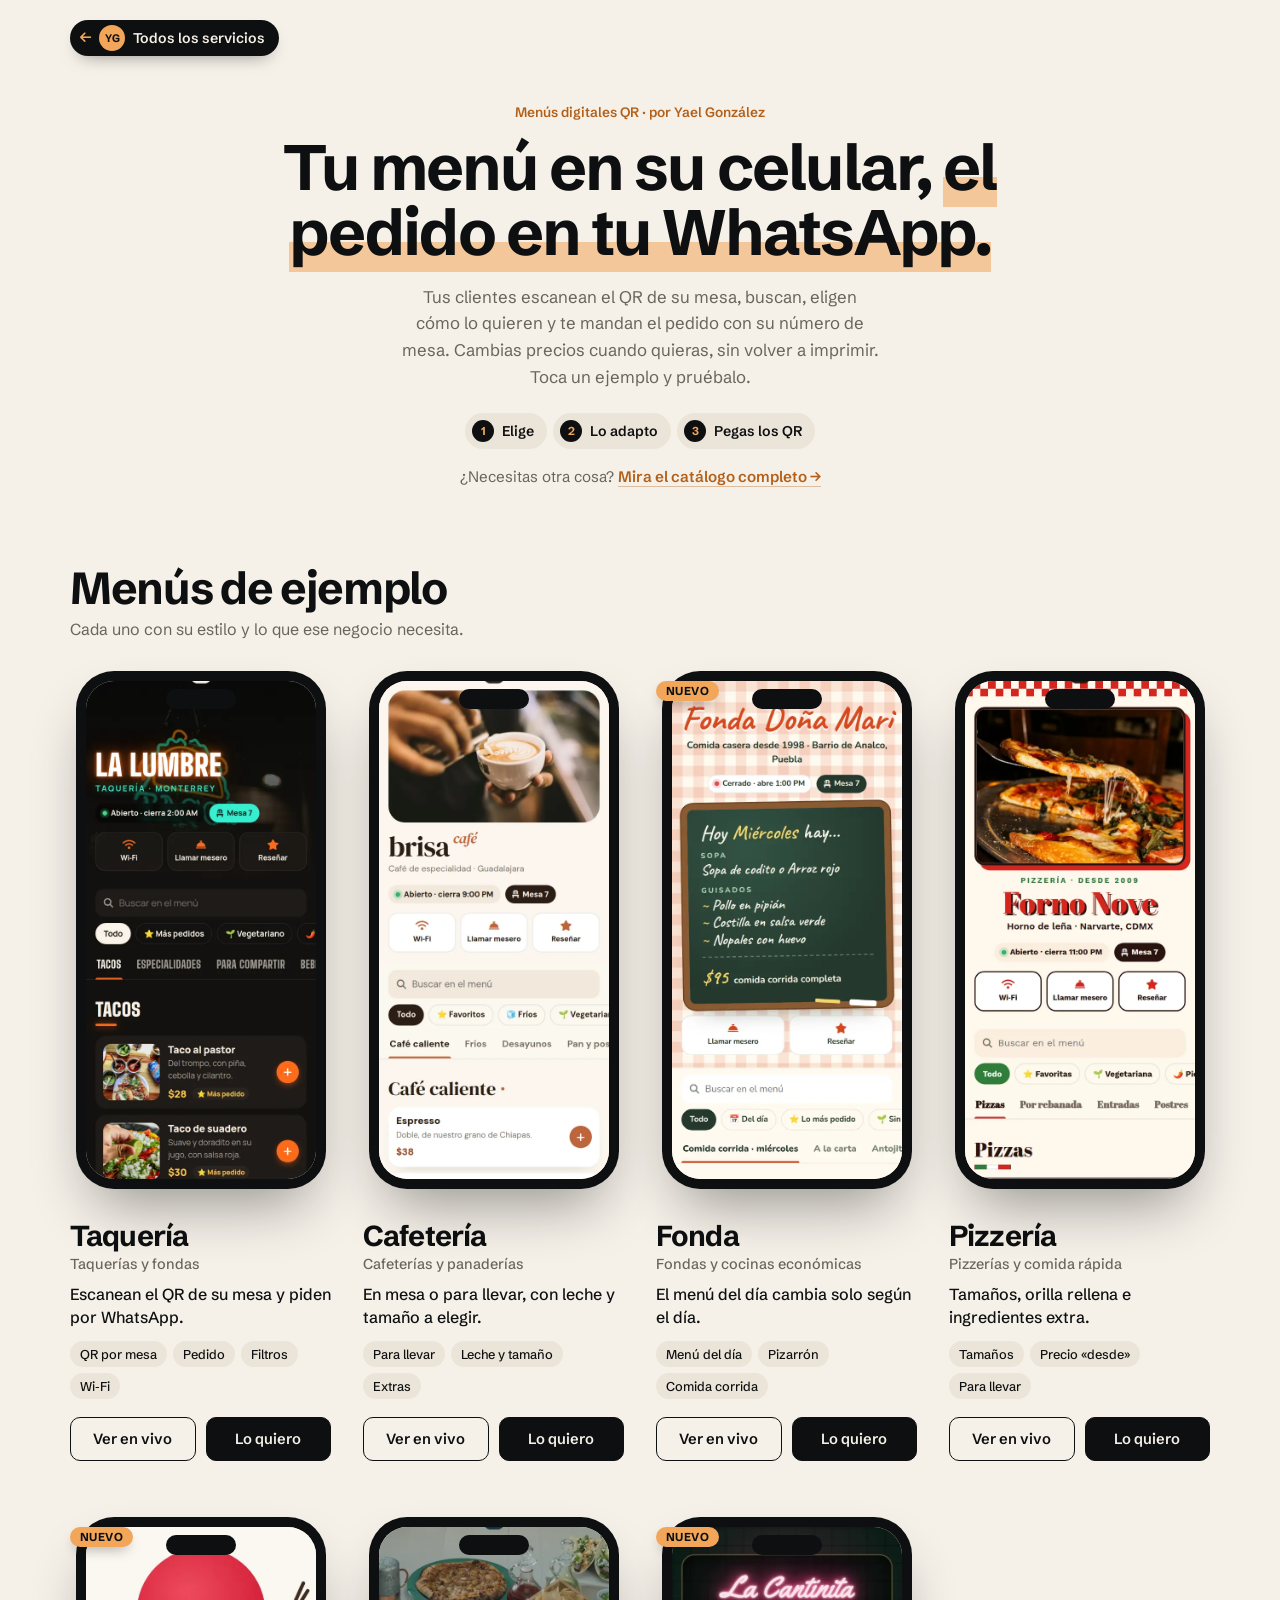
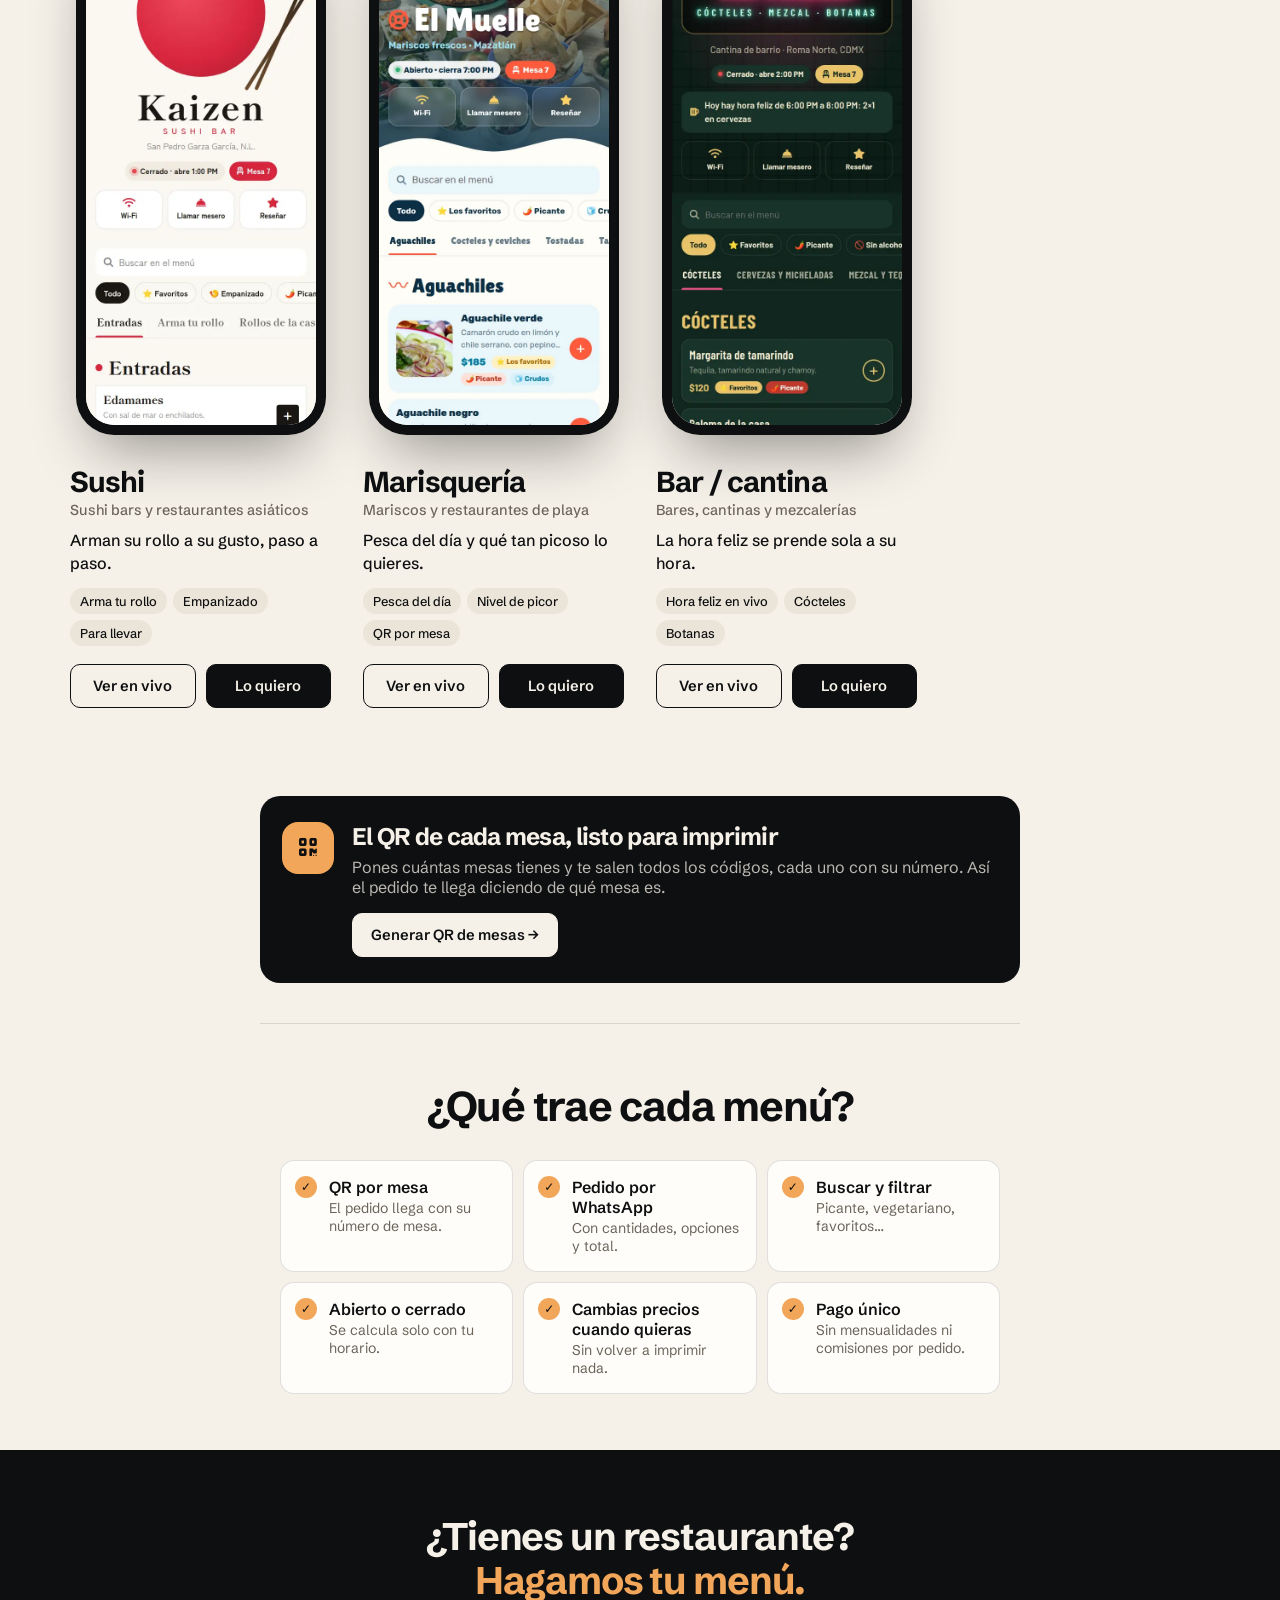
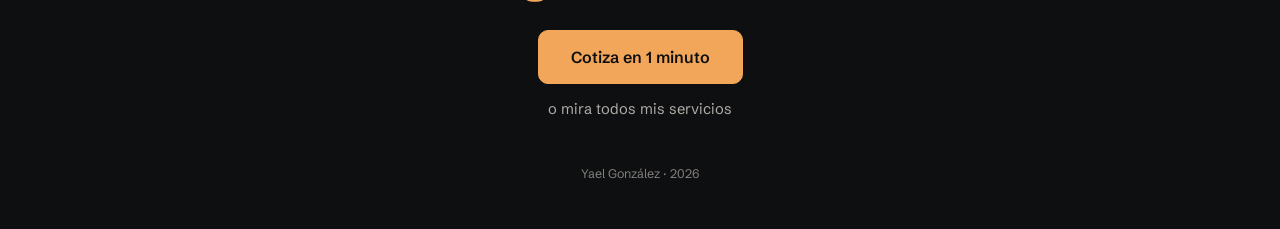
==== index.html @ 61d5575a "Ordena el recorrido: la portada regresa al catálogo y cada ejemplo termina con «Hecho por yalech · m" ====
<!doctype html>
<html lang="es">
<head>
  <meta charset="utf-8" />
  <meta name="viewport" content="width=device-width, initial-scale=1, viewport-fit=cover" />
  <title>Menús digitales QR · @yalech</title>
  <meta name="description" content="Menús digitales con QR por mesa y pedidos por WhatsApp: taquería, cafetería, fonda, pizzería, sushi, mariscos y bar. Ejemplos en vivo por Yael González." />
  <meta name="theme-color" content="#f5f0e8" />

  <!-- Vista previa al compartir. Al publicar, cambia la ruta por la URL completa
       (ej. https://tudominio.com/assets/plantillas/menu-taqueria.jpg): WhatsApp y Facebook la necesitan así. -->
  <meta property="og:type" content="website" />
  <meta property="og:title" content="Menús digitales QR · @yalech" />
  <meta property="og:description" content="Tus clientes escanean el QR de su mesa, ven el menú y te piden por WhatsApp. Mira los ejemplos en vivo." />
  <meta property="og:image" content="assets/plantillas/menu-taqueria.jpg" />
  <meta property="og:image:width" content="540" />
  <meta property="og:image:height" content="1169" />
  <meta name="twitter:card" content="summary_large_image" />

  <link rel="icon" href="favicon.svg" type="image/svg+xml" />
  <link rel="apple-touch-icon" href="assets/apple-touch-icon.png" />

  <link rel="preconnect" href="https://fonts.googleapis.com" />
  <link rel="preconnect" href="https://fonts.gstatic.com" crossorigin />
  <link href="https://fonts.googleapis.com/css2?family=Schibsted+Grotesk:wght@400;500;600;700&display=swap" rel="stylesheet" />
  <link rel="stylesheet" href="https://cdnjs.cloudflare.com/ajax/libs/font-awesome/6.5.1/css/all.min.css" integrity="sha512-DTOQO9RWCH3ppGqcWaEA1BIZOC6xxalwEsw9c2QQeAIftl+Vegovlnee1c9QX4TctnWMn13TZye+giMm8e2LwA==" crossorigin="anonymous" referrerpolicy="no-referrer" />
  <link rel="stylesheet" href="estilos.css?v=1" />
  <link rel="stylesheet" href="assets/cotizar.css?v=1" />
  <link rel="stylesheet" href="assets/carrusel.css?v=2" />
</head>
<body>
  <!-- Ejemplos de menús digitales QR de yalech. Cada menú vive en su carpeta (taqueria/, sushi/, fonda/…)
       y comparte comun.js y base.css (buscar, filtros, pedido y envío por WhatsApp). qr.html genera los QR por mesa.
       El catálogo completo y el link en bio están en otro repositorio: cambia los enlaces
       ../yalech-web-link-in-bio/ (relativos: funcionan en tu compu y en GitHub Pages; con dominio propio, cámbialos). -->
  <nav class="topbar">
    <a class="back" href="../yalech-web-link-in-bio/#menus" aria-label="Regresar al catálogo de servicios"><i class="fa-solid fa-arrow-left"></i><span class="back-avatar" aria-hidden="true">YG</span>Todos los servicios</a>
  </nav>

  <header class="intro">
    <p class="kicker">Menús digitales QR · por Yael González</p>
    <h1 class="title">Tu menú en su celular, <em>el pedido en tu WhatsApp.</em></h1>
    <p class="lead">Tus clientes escanean el QR de su mesa, buscan, eligen cómo lo quieren y te mandan el pedido con su número de mesa. Cambias precios cuando quieras, sin volver a imprimir. Toca un ejemplo y pruébalo.</p>
    <ol class="how">
      <li><strong>Elige</strong></li>
      <li><strong>Lo adapto</strong></li>
      <li><strong>Pegas los QR</strong></li>
    </ol>
    <p class="help">¿Necesitas otra cosa? <a href="../yalech-web-link-in-bio/">Mira el catálogo completo <span aria-hidden="true">→</span></a></p>
  </header>

  <section class="category" id="menus">
    <div class="category-head">
      <div><h2>Menús de ejemplo</h2><p class="category-sub">Cada uno con su estilo y lo que ese negocio necesita.</p></div>
      <p class="swipe-hint">Desliza para ver más →</p>
    </div>
    <div class="grid">
      <article class="item">
        <a class="phone" href="taqueria/?mesa=7" target="_blank" rel="noopener" aria-label="Ver menú de taquería en vivo">
          <span class="screen"><img src="assets/plantillas/menu-taqueria.jpg" alt="Menú digital de una taquería" loading="lazy" width="540" height="1169" data-tall="assets/plantillas/largas/menu-taqueria.webp" /></span>
        </a>
        <div class="item-info">
          <h3 class="item-name">Taquería</h3>
          <p class="item-for">Taquerías y fondas</p>
          <p class="item-desc">Escanean el QR de su mesa y piden por WhatsApp.</p>
          <ul class="chips"><li>QR por mesa</li><li>Pedido</li><li>Filtros</li><li>Wi‑Fi</li></ul>
          <div class="item-actions">
            <a class="btn" href="taqueria/?mesa=7" target="_blank" rel="noopener">Ver en vivo</a>
            <a class="btn btn--solid" data-cotizar="menu" data-ejemplo="Taquería" href="https://wa.me/520000000000?text=Hola%20Yael%2C%20quiero%20un%20men%C3%BA%20digital%20QR%20para%20mi%20negocio%20%28taquer%C3%ADa%29" target="_blank" rel="noopener">Lo quiero</a>
          </div>
        </div>
      </article>
      <article class="item">
        <a class="phone" href="cafeteria/?mesa=7" target="_blank" rel="noopener" aria-label="Ver menú de cafetería en vivo">
          <span class="screen"><img src="assets/plantillas/menu-cafeteria.jpg" alt="Menú digital de una cafetería" loading="lazy" width="540" height="1169" data-tall="assets/plantillas/largas/menu-cafeteria.webp" /></span>
        </a>
        <div class="item-info">
          <h3 class="item-name">Cafetería</h3>
          <p class="item-for">Cafeterías y panaderías</p>
          <p class="item-desc">En mesa o para llevar, con leche y tamaño a elegir.</p>
          <ul class="chips"><li>Para llevar</li><li>Leche y tamaño</li><li>Extras</li></ul>
          <div class="item-actions">
            <a class="btn" href="cafeteria/?mesa=7" target="_blank" rel="noopener">Ver en vivo</a>
            <a class="btn btn--solid" data-cotizar="menu" data-ejemplo="Cafetería" href="https://wa.me/520000000000?text=Hola%20Yael%2C%20quiero%20un%20men%C3%BA%20digital%20QR%20para%20mi%20negocio%20%28cafeter%C3%ADa%29" target="_blank" rel="noopener">Lo quiero</a>
          </div>
        </div>
      </article>
      <article class="item">
        <a class="phone" href="fonda/?mesa=7" target="_blank" rel="noopener" aria-label="Ver menú de fonda en vivo">
          <span class="screen"><img src="assets/plantillas/menu-fonda.jpg" alt="Menú digital de una fonda con pizarrón del día" loading="lazy" width="540" height="1169" data-tall="assets/plantillas/largas/menu-fonda.webp" /></span>
        </a>
        <div class="item-info">
          <span class="tag-new">Nuevo</span><h3 class="item-name">Fonda</h3>
          <p class="item-for">Fondas y cocinas económicas</p>
          <p class="item-desc">El menú del día cambia solo según el día.</p>
          <ul class="chips"><li>Menú del día</li><li>Pizarrón</li><li>Comida corrida</li></ul>
          <div class="item-actions">
            <a class="btn" href="fonda/?mesa=7" target="_blank" rel="noopener">Ver en vivo</a>
            <a class="btn btn--solid" data-cotizar="menu" data-ejemplo="Fonda" href="https://wa.me/520000000000?text=Hola%20Yael%2C%20quiero%20un%20men%C3%BA%20digital%20QR%20para%20mi%20negocio%20%28fonda%29" target="_blank" rel="noopener">Lo quiero</a>
          </div>
        </div>
      </article>
      <article class="item">
        <a class="phone" href="pizzeria/?mesa=7" target="_blank" rel="noopener" aria-label="Ver menú de pizzería en vivo">
          <span class="screen"><img src="assets/plantillas/menu-pizzeria.jpg" alt="Menú digital de una pizzería" loading="lazy" width="540" height="1169" data-tall="assets/plantillas/largas/menu-pizzeria.webp" /></span>
        </a>
        <div class="item-info">
          <h3 class="item-name">Pizzería</h3>
          <p class="item-for">Pizzerías y comida rápida</p>
          <p class="item-desc">Tamaños, orilla rellena e ingredientes extra.</p>
          <ul class="chips"><li>Tamaños</li><li>Precio «desde»</li><li>Para llevar</li></ul>
          <div class="item-actions">
            <a class="btn" href="pizzeria/?mesa=7" target="_blank" rel="noopener">Ver en vivo</a>
            <a class="btn btn--solid" data-cotizar="menu" data-ejemplo="Pizzería" href="https://wa.me/520000000000?text=Hola%20Yael%2C%20quiero%20un%20men%C3%BA%20digital%20QR%20para%20mi%20negocio%20%28pizzer%C3%ADa%29" target="_blank" rel="noopener">Lo quiero</a>
          </div>
        </div>
      </article>
      <article class="item">
        <a class="phone" href="sushi/?mesa=7" target="_blank" rel="noopener" aria-label="Ver menú de sushi en vivo">
          <span class="screen"><img src="assets/plantillas/menu-sushi.jpg" alt="Menú digital de un sushi bar" loading="lazy" width="540" height="1169" data-tall="assets/plantillas/largas/menu-sushi.webp" /></span>
        </a>
        <div class="item-info">
          <span class="tag-new">Nuevo</span><h3 class="item-name">Sushi</h3>
          <p class="item-for">Sushi bars y restaurantes asiáticos</p>
          <p class="item-desc">Arman su rollo a su gusto, paso a paso.</p>
          <ul class="chips"><li>Arma tu rollo</li><li>Empanizado</li><li>Para llevar</li></ul>
          <div class="item-actions">
            <a class="btn" href="sushi/?mesa=7" target="_blank" rel="noopener">Ver en vivo</a>
            <a class="btn btn--solid" data-cotizar="menu" data-ejemplo="Sushi" href="https://wa.me/520000000000?text=Hola%20Yael%2C%20quiero%20un%20men%C3%BA%20digital%20QR%20para%20mi%20negocio%20%28sushi%29" target="_blank" rel="noopener">Lo quiero</a>
          </div>
        </div>
      </article>
      <article class="item">
        <a class="phone" href="mariscos/?mesa=7" target="_blank" rel="noopener" aria-label="Ver menú de marisquería en vivo">
          <span class="screen"><img src="assets/plantillas/menu-mariscos.jpg" alt="Menú digital de una marisquería" loading="lazy" width="540" height="1169" data-tall="assets/plantillas/largas/menu-mariscos.webp" /></span>
        </a>
        <div class="item-info">
          <h3 class="item-name">Marisquería</h3>
          <p class="item-for">Mariscos y restaurantes de playa</p>
          <p class="item-desc">Pesca del día y qué tan picoso lo quieres.</p>
          <ul class="chips"><li>Pesca del día</li><li>Nivel de picor</li><li>QR por mesa</li></ul>
          <div class="item-actions">
            <a class="btn" href="mariscos/?mesa=7" target="_blank" rel="noopener">Ver en vivo</a>
            <a class="btn btn--solid" data-cotizar="menu" data-ejemplo="Marisquería" href="https://wa.me/520000000000?text=Hola%20Yael%2C%20quiero%20un%20men%C3%BA%20digital%20QR%20para%20mi%20negocio%20%28marisquer%C3%ADa%29" target="_blank" rel="noopener">Lo quiero</a>
          </div>
        </div>
      </article>
      <article class="item">
        <a class="phone" href="bar/?mesa=7" target="_blank" rel="noopener" aria-label="Ver menú de bar / cantina en vivo">
          <span class="screen"><img src="assets/plantillas/menu-bar.jpg" alt="Menú digital de una cantina con letrero de neón" loading="lazy" width="540" height="1169" data-tall="assets/plantillas/largas/menu-bar.webp" /></span>
        </a>
        <div class="item-info">
          <span class="tag-new">Nuevo</span><h3 class="item-name">Bar / cantina</h3>
          <p class="item-for">Bares, cantinas y mezcalerías</p>
          <p class="item-desc">La hora feliz se prende sola a su hora.</p>
          <ul class="chips"><li>Hora feliz en vivo</li><li>Cócteles</li><li>Botanas</li></ul>
          <div class="item-actions">
            <a class="btn" href="bar/?mesa=7" target="_blank" rel="noopener">Ver en vivo</a>
            <a class="btn btn--solid" data-cotizar="menu" data-ejemplo="Bar" href="https://wa.me/520000000000?text=Hola%20Yael%2C%20quiero%20un%20men%C3%BA%20digital%20QR%20para%20mi%20negocio%20%28bar%29" target="_blank" rel="noopener">Lo quiero</a>
          </div>
        </div>
      </article>
    </div>
  </section>

  <section class="tool">
    <div class="tool-ico" aria-hidden="true"><i class="fa-solid fa-qrcode"></i></div>
    <div>
      <h2 class="tool-title">El QR de cada mesa, listo para imprimir</h2>
      <p class="tool-text">Pones cuántas mesas tienes y te salen todos los códigos, cada uno con su número. Así el pedido te llega diciendo de qué mesa es.</p>
      <a class="btn" href="qr.html">Generar QR de mesas <span aria-hidden="true">→</span></a>
    </div>
  </section>

  <section class="why">
    <h2 class="why-title">¿Qué trae cada menú?</h2>
    <ul class="why-list">
      <li><strong>QR por mesa</strong><span>El pedido llega con su número de mesa.</span></li>
      <li><strong>Pedido por WhatsApp</strong><span>Con cantidades, opciones y total.</span></li>
      <li><strong>Buscar y filtrar</strong><span>Picante, vegetariano, favoritos…</span></li>
      <li><strong>Abierto o cerrado</strong><span>Se calcula solo con tu horario.</span></li>
      <li><strong>Cambias precios cuando quieras</strong><span>Sin volver a imprimir nada.</span></li>
      <li><strong>Pago único</strong><span>Sin mensualidades ni comisiones por pedido.</span></li>
    </ul>
  </section>

  <footer class="outro">
    <p class="outro-text">¿Tienes un restaurante? <em>Hagamos tu menú.</em></p>
    <a class="btn btn--solid btn--big" href="https://wa.me/520000000000?text=Hola%20Yael,%20quiero%20cotizar%20un%20men%C3%BA%20digital%20QR" target="_blank" rel="noopener" data-cotizar="menu">Cotiza en 1 minuto</a>
    <a class="outro-alt" href="../yalech-web-link-in-bio/">o mira todos mis servicios</a>
    <p class="outro-sign">Yael González · 2026</p>
  </footer>

  <a class="float-quote" href="https://wa.me/520000000000?text=Hola%20Yael,%20quiero%20cotizar%20un%20men%C3%BA%20digital%20QR" target="_blank" rel="noopener" data-cotizar="menu"><i class="fa-solid fa-bolt"></i> Cotiza en 1 minuto</a>

  <script src="assets/motion.js"></script>
  <script src="assets/cotizar.js?v=2"></script>
  <script src="assets/carrusel.js?v=1"></script>
  <script>
    // Carrusel de ejemplos: flechas, puntitos y una probadita para que se note que se desliza
    document.querySelectorAll('.category .grid').forEach(g => carrusel(g));

    // Aparecen al bajar
    motion.reveal('.category-head, .tool, .why-title, .outro-text, .outro .btn');
    motion.stagger('.grid, .why-list');

    // Botón flotante: aparece al pasar la presentación y se esconde al llegar al cierre
    const flotante = document.querySelector('.float-quote');
    const intro = document.querySelector('.intro');
    const cierre = document.querySelector('.outro');
    const verFlotante = () => {
      const pasado = intro.getBoundingClientRect().bottom < 0;
      const alFinal = cierre.getBoundingClientRect().top < innerHeight;
      flotante.classList.toggle('show', pasado && !alFinal);
    };
    addEventListener('scroll', verFlotante, { passive: true });
    verFlotante();

    // Celular de muestra: al pasar el mouse (o al verlo en el celular) recorre la página completa.
    // Las capturas largas están en assets/plantillas/largas y se cargan solo cuando la tarjeta está cerca.
    const phones = document.querySelectorAll('.phone');
    const medir = phone => {
      const img = phone.querySelector('img');
      const extra = img.offsetHeight - phone.querySelector('.screen').clientHeight;
      phone.style.setProperty('--shift', -Math.max(extra, 0) + 'px');
      phone.style.setProperty('--dur', Math.max(extra / 160, 2).toFixed(1) + 's');
    };
    const cargar = new IntersectionObserver(entries => entries.forEach(e => {
      if (!e.isIntersecting) return;
      cargar.unobserve(e.target);
      const img = e.target.querySelector('img');
      const tall = new Image();
      tall.onload = () => { img.removeAttribute('height'); img.src = tall.src; e.target.classList.add('is-tall'); medir(e.target); };
      tall.src = img.dataset.tall;
    }), { rootMargin: '300px' });
    if (!motion.calm) phones.forEach(p => cargar.observe(p));
    addEventListener('resize', () => document.querySelectorAll('.phone.is-tall').forEach(medir));

    // En pantallas táctiles no hay "pasar el mouse": se recorre sola mientras está a la vista
    if (!matchMedia('(hover: hover)').matches) {
      const play = new IntersectionObserver(entries => entries.forEach(e =>
        e.target.classList.toggle('is-playing', e.isIntersecting)
      ), { threshold: 0.7 });
      phones.forEach(p => play.observe(p));
    }
  </script>
</body>
</html>
---- estilos.css ----
:root {
  --bg: #f5f0e8;
  --paper: #ebe4d8;
  --ink: #0e0f10;
  --muted: #6a645b;
  --line: rgba(14, 15, 16, 0.12);
  --amber: #f2a65a;
  --amber-text: #b45f17;

  --font: "Schibsted Grotesk", system-ui, sans-serif;
  --tracking: -0.03em;

  /* Tamaño del celular de muestra */
  --phone-w: 230;
  --screen-w: 390;
  --screen-h: 844;
}

* { box-sizing: border-box; margin: 0; padding: 0; }

body {
  font-family: var(--font);
  color: var(--ink);
  background: var(--bg);
  -webkit-font-smoothing: antialiased;
  overflow-x: hidden;
}

/* ---------- Barra superior ---------- */
.topbar {
  max-width: 1180px;
  margin: 0 auto;
  padding: 20px 20px 0;
}
.back {
  display: inline-flex;
  align-items: center;
  gap: 8px;
  padding: 5px 14px 5px 10px;
  border-radius: 999px;
  background: var(--ink);
  color: var(--bg);
  text-decoration: none;
  font-size: 0.88rem;
  font-weight: 600;
  box-shadow: 0 8px 18px -10px rgba(14, 15, 16, 0.55);
  transition: background 0.2s ease, color 0.2s ease;
}
.back i { font-size: 0.8rem; color: var(--amber); transition: translate 0.2s ease; }
.back-avatar {
  display: grid;
  place-items: center;
  width: 26px;
  height: 26px;
  border-radius: 50%;
  background: var(--amber);
  color: var(--ink);
  font-size: 0.68rem;
  font-weight: 700;
}
.back:hover { background: #2a2b2e; }
.back:hover i { translate: -3px 0; }

/* ---------- Intro ---------- */
.intro {
  max-width: 780px;
  margin: 0 auto;
  padding: 48px 20px 24px;
  text-align: center;
}
.kicker {
  font-size: 0.85rem;
  font-weight: 600;
  color: var(--amber-text);
}
.title {
  font-weight: 700;
  font-size: clamp(2.3rem, 7.5vw, 4rem);
  line-height: 1.02;
  letter-spacing: var(--tracking);
  margin: 14px 0 18px;
  text-wrap: balance;
}
.title em {
  font-style: normal;
  background: linear-gradient(transparent 62%, rgba(242, 166, 90, 0.55) 62%);
}
.lead {
  max-width: 48ch;
  margin: 0 auto;
  font-size: 1.05rem;
  line-height: 1.6;
  color: var(--muted);
}

/* Cómo funciona: 3 pasos */
.how {
  list-style: none;
  counter-reset: how;
  display: flex;
  justify-content: center;
  gap: 6px;
  margin-top: 22px;
}
.how li {
  counter-increment: how;
  display: flex;
  align-items: center;
  gap: 8px;
  padding: 7px 13px 7px 7px;
  border-radius: 999px;
  background: var(--paper);
  font-size: 0.88rem;
  color: var(--muted);
}
.how li::before {
  content: counter(how);
  display: grid;
  place-items: center;
  width: 22px;
  height: 22px;
  border-radius: 50%;
  background: var(--ink);
  color: var(--amber);
  font-size: 0.72rem;
  font-weight: 700;
}
.how strong { color: var(--ink); font-weight: 600; }

/* ¿No sabes cuál? → abre el cotizador */
.help { margin-top: 18px; font-size: 0.95rem; color: var(--muted); animation: rise 0.8s cubic-bezier(0.2, 0.8, 0.2, 1) 0.55s both; }
.help a { color: var(--amber-text); font-weight: 600; text-decoration: none; border-bottom: 1.5px solid rgba(180, 95, 23, 0.35); transition: border-color 0.2s ease; }
.help a:hover { border-color: var(--amber-text); }

/* Cotizador (assets/cotizar.css): colores de esta página */
.cz {
  --cz-bg: #fffdf9;
  --cz-card: var(--bg);
  --cz-text: var(--ink);
  --cz-muted: var(--muted);
  --cz-line: var(--line);
  --cz-accent: var(--amber);
  --cz-on-accent: var(--ink);
  --cz-font: var(--font);
}
.cz .cz-kicker { color: var(--amber-text); }

/* Botón flotante para cotizar (solo celular) */
.float-quote {
  position: fixed;
  left: 50%;
  bottom: max(16px, env(safe-area-inset-bottom));
  z-index: 30;
  display: flex;
  align-items: center;
  justify-content: center;
  gap: 10px;
  width: min(calc(100% - 32px), 420px);
  padding: 15px;
  border-radius: 14px;
  background: var(--ink);
  color: var(--bg);
  font-weight: 600;
  text-decoration: none;
  box-shadow: 0 14px 30px -10px rgba(14, 15, 16, 0.5);
  translate: -50% 160%;
  transition: translate 0.35s cubic-bezier(0.2, 0.8, 0.2, 1);
}
.float-quote i { color: var(--amber); }
.float-quote.show { translate: -50% 0; }
@media (min-width: 900px) { .float-quote { display: none; } }

/* ---------- Menú de secciones (fijo arriba) ---------- */
.jump {
  position: sticky;
  top: 0;
  z-index: 20;
  margin-top: 8px;
  background: color-mix(in srgb, var(--bg) 88%, transparent);
  border-bottom: 1px solid var(--line);
  backdrop-filter: blur(12px);
  animation: rise 0.8s cubic-bezier(0.2, 0.8, 0.2, 1) 0.55s both;
}
.jump-inner {
  display: flex;
  gap: 6px;
  max-width: 1180px;
  margin: 0 auto;
  padding: 10px 20px;
  overflow-x: auto;
  scrollbar-width: none;
}
.jump-inner::-webkit-scrollbar { display: none; }
.jump a {
  flex: none;
  display: inline-flex;
  align-items: center;
  gap: 7px;
  padding: 8px 8px 8px 14px;
  border: 1px solid var(--line);
  border-radius: 999px;
  color: var(--ink);
  text-decoration: none;
  font-size: 0.88rem;
  font-weight: 600;
  white-space: nowrap;
  transition: background 0.2s ease, color 0.2s ease, border-color 0.2s ease;
}
.jump a span {
  display: grid;
  place-items: center;
  min-width: 22px;
  height: 22px;
  padding: 0 6px;
  border-radius: 99px;
  background: var(--paper);
  font-size: 0.72rem;
}
.jump a:hover { border-color: var(--ink); }
.jump a.is-on { background: var(--ink); border-color: var(--ink); color: var(--bg); }
.jump a.is-on span { background: var(--amber); color: var(--ink); }
@media (min-width: 1000px) { .jump-inner { justify-content: center; } }

/* ---------- Categorías ---------- */
.category {
  scroll-margin-top: 70px;
  padding-top: 56px;
}
.category + .category { border-top: 1px solid var(--line); margin-top: 32px; }
.category-head {
  max-width: 1180px;
  margin: 0 auto;
  padding: 0 20px;
}
.category-sub {
  margin-top: 8px;
  max-width: 46ch;
  font-size: 1rem;
  color: var(--muted);
}
.category-head h2 {
  font-weight: 700;
  font-size: clamp(2rem, 5.5vw, 2.8rem);
  line-height: 1;
  letter-spacing: var(--tracking);
}
.category-head {
  display: flex;
  align-items: baseline;
  justify-content: space-between;
  gap: 12px;
}
.swipe-hint {
  display: none;
  font-size: 0.85rem;
  font-weight: 500;
  color: var(--muted);
  white-space: nowrap;
}

/* ---------- Catálogo ---------- */
.grid {
  max-width: 1180px;
  margin: 0 auto;
  padding: 32px 20px 40px;
  display: grid;
  grid-template-columns: repeat(auto-fit, minmax(250px, 1fr));
  gap: 56px 32px;
}

.item {
  display: flex;
  flex-direction: column;
  align-items: center;
}

/* Celular con la plantilla en vivo */
.phone {
  position: relative;
  display: block;
  width: calc(var(--phone-w) * 1px + 20px);
  height: calc(var(--phone-w) * var(--screen-h) / var(--screen-w) * 1px + 20px);
  padding: 10px;
  border-radius: 38px;
  background: var(--ink);
  box-shadow: 0 30px 60px -20px rgba(14, 15, 16, 0.45);
  overflow: hidden;
  transition: transform 0.35s cubic-bezier(0.2, 0.8, 0.2, 1);
}
.phone::after {
  /* Cámara */
  content: "";
  position: absolute;
  top: 18px;
  left: 50%;
  translate: -50% 0;
  width: 70px;
  height: 20px;
  border-radius: 999px;
  background: var(--ink);
}
.screen {
  display: block;
  height: 100%;
  overflow: hidden;
  border-radius: 28px;
  background: var(--paper);
}
.phone img {
  display: block;
  width: 100%;
  height: 100%;
  object-fit: cover;
  object-position: top;
  transition: translate 0.9s cubic-bezier(0.45, 0, 0.2, 1);
}
.item:hover .phone { transform: translateY(-8px) rotate(-1deg); }

/* Recorrido de la página completa dentro del celular */
.phone.is-tall img { height: auto; }
@media (hover: hover) {
  .item:hover .phone.is-tall img {
    translate: 0 var(--shift);
    transition: translate var(--dur) cubic-bezier(0.45, 0, 0.55, 1) 0.25s;
  }
}
.phone.is-playing.is-tall img { animation: peek calc(var(--dur) * 2 + 3s) ease-in-out 0.6s infinite; }
@keyframes peek {
  0%, 12% { translate: 0 0; }
  50%, 62% { translate: 0 var(--shift); }
  100% { translate: 0 0; }
}

.item-info {
  width: 100%;
  max-width: 320px;
  margin-top: 28px;
}
.item-name {
  font-weight: 700;
  font-size: 1.8rem;
  line-height: 1.05;
  letter-spacing: var(--tracking);
  margin-top: 4px;
}
.item-for {
  font-size: 0.9rem;
  font-weight: 500;
  color: var(--muted);
  margin-top: 4px;
}
.item-desc {
  margin-top: 10px;
  font-size: 1rem;
  font-weight: 500;
  line-height: 1.45;
}
.chips {
  list-style: none;
  display: flex;
  flex-wrap: wrap;
  gap: 6px;
  margin-top: 12px;
}
.chips li {
  padding: 5px 10px;
  border-radius: 999px;
  background: var(--paper);
  font-size: 0.8rem;
  font-weight: 500;
}
.item-actions {
  display: flex;
  gap: 10px;
  margin-top: 18px;
}

/* ---------- Botones ---------- */
.btn {
  flex: 1;
  display: inline-block;
  padding: 12px 18px;
  border: 1px solid var(--ink);
  border-radius: 10px;
  color: var(--ink);
  text-align: center;
  text-decoration: none;
  font-weight: 600;
  font-size: 0.92rem;
  transition: background 0.2s ease, color 0.2s ease, border-color 0.2s ease;
}
.btn:hover { background: var(--ink); color: var(--bg); }
.btn--solid { background: var(--ink); color: var(--bg); }
.btn--solid:hover { background: var(--amber); border-color: var(--amber); color: var(--ink); }
.btn--big { flex: none; padding: 16px 32px; font-size: 1rem; }

/* ---------- Por qué ---------- */
.why {
  max-width: 760px;
  margin: 40px auto 0;
  padding: 56px 20px;
  border-top: 1px solid var(--line);
}
.why-title {
  font-weight: 700;
  font-size: clamp(1.9rem, 5.5vw, 2.6rem);
  letter-spacing: var(--tracking);
  text-align: center;
}
.why-list {
  list-style: none;
  display: grid;
  grid-template-columns: repeat(auto-fit, minmax(210px, 1fr));
  gap: 10px;
  margin-top: 28px;
}
.why-list li {
  position: relative;
  padding: 16px 16px 16px 48px;
  border-radius: 14px;
  background: #fffdf9;
  border: 1px solid var(--line);
}
.why-list li::before {
  content: "✓";
  position: absolute;
  left: 14px;
  top: 15px;
  display: grid;
  place-items: center;
  width: 22px;
  height: 22px;
  border-radius: 50%;
  background: var(--amber);
  color: var(--ink);
  font-size: 0.75rem;
  font-weight: 700;
}
.why-list strong {
  display: block;
  font-size: 1rem;
  font-weight: 600;
}
.why-list span {
  display: block;
  margin-top: 2px;
  font-size: 0.88rem;
  color: var(--muted);
}

/* ---------- Sistemas: laptop con celular al lado ---------- */
.device { position: relative; display: block; width: 100%; max-width: 360px; margin: 0 auto; padding-bottom: 26px; transition: transform 0.35s cubic-bezier(0.2, 0.8, 0.2, 1); }
.item:hover .device { transform: translateY(-6px); }
.laptop { display: block; width: 88%; padding: 7px 7px 0; border-radius: 14px 14px 0 0; background: var(--ink); box-shadow: 0 26px 50px -24px rgba(14, 15, 16, 0.5); }
.laptop::after { content: ""; display: block; width: 114%; height: 10px; margin: 0 -7%; border-radius: 0 0 10px 10px; background: linear-gradient(#cfc8bc, #b9b1a4); }
.laptop-screen { display: block; aspect-ratio: 16 / 10; overflow: hidden; border-radius: 6px 6px 0 0; background: var(--paper); }
.laptop-screen img, .device-phone img { display: block; width: 100%; height: 100%; object-fit: cover; object-position: top; }
.device-phone { position: absolute; right: 0; bottom: 0; width: 27%; aspect-ratio: 300 / 649; padding: 4px; border-radius: 16px; background: var(--ink); box-shadow: 0 16px 30px -12px rgba(14, 15, 16, 0.55); overflow: hidden; }
.device-phone img { border-radius: 12px; }
@media (max-width: 640px) { .item--system .device { max-width: 320px; } }

/* Sitios web y landing pages: filas de 3 centradas (en lugar de 4 + sobrantes) */
@media (min-width: 641px) {
  #sitios-web .grid, #landing-pages .grid { display: flex; flex-wrap: wrap; justify-content: center; }
  #sitios-web .item, #landing-pages .item { flex: 0 1 calc((100% - 64px) / 3); min-width: 250px; }
}

/* ---------- Celular: plantillas en carrusel ---------- */
@media (max-width: 640px) {
  .swipe-hint { display: block; }
  .category-head { flex-direction: column; align-items: flex-start; gap: 10px; }
  .grid {
    grid-template-columns: none;
    grid-auto-flow: column;
    grid-auto-columns: 78%;
    gap: 16px;
    overflow-x: auto;
    scroll-snap-type: x mandatory;
    scroll-padding: 0 20px;
    padding-bottom: 24px;
    scrollbar-width: none;
  }
  .grid::-webkit-scrollbar { display: none; }
  .item { scroll-snap-align: start; align-items: stretch; }
  .phone { --phone-w: 210; margin: 0 auto; }
  .item:hover .phone { transform: none; }
  .item-info { max-width: none; margin-top: 20px; }
  .item-name { font-size: 1.6rem; }
}

/* ---------- Cierre ---------- */
.outro {
  padding: 64px 20px 48px;
  background: var(--ink);
  color: var(--bg);
  text-align: center;
}
.outro-text {
  font-weight: 700;
  font-size: clamp(1.7rem, 5.5vw, 2.4rem);
  line-height: 1.15;
  letter-spacing: var(--tracking);
  max-width: 22ch;
  margin: 0 auto 28px;
}
.outro-text em { font-style: normal; color: var(--amber); }
.outro .btn--solid { background: var(--amber); color: var(--ink); border-color: var(--amber); }
.outro .btn--solid:hover { background: var(--bg); border-color: var(--bg); }
.outro-alt { display: block; margin-top: 16px; font-size: 0.92rem; color: var(--bg); opacity: 0.7; text-decoration: none; }
.outro-alt:hover { opacity: 1; }
.outro-sign {
  margin-top: 48px;
  font-size: 0.78rem;
  opacity: 0.5;
}

/* ---------- Entrada ---------- */
.topbar, .kicker, .title, .lead, .how li { animation: rise 0.8s cubic-bezier(0.2, 0.8, 0.2, 1) both; }
.kicker { animation-delay: 0.05s; }
.title { animation-delay: 0.12s; }
.lead { animation-delay: 0.22s; }
.how li:nth-child(1) { animation-delay: 0.32s; }
.how li:nth-child(2) { animation-delay: 0.4s; }
.how li:nth-child(3) { animation-delay: 0.48s; }
@keyframes rise { from { opacity: 0; translate: 0 18px; } }
/* El subrayado del título se pinta de izquierda a derecha */
.title em {
  background-size: 0% 100%;
  background-repeat: no-repeat;
  animation: highlight 0.9s cubic-bezier(0.6, 0, 0.2, 1) 0.7s forwards;
}
@keyframes highlight { to { background-size: 100% 100%; } }

/* Botones: se hunden un poco al tocarlos */
.btn, .back { transition-property: background, color, border-color, scale; }
.btn:active, .back:active { scale: 0.96; }

@media (prefers-reduced-motion: reduce) {
  *, *::before, *::after { animation: none !important; transition: none !important; }
  .title em { background-size: 100% 100%; }
}

/* ---------- Señales del carrusel (assets/carrusel.css) ---------- */
.category { --rail-ink: var(--ink); --rail-on: var(--amber); --rail-dot: rgba(14, 15, 16, 0.18); --rail-count: var(--muted); --rail-top: 34%; }
.rail-ui { margin-top: -8px; padding-bottom: 8px; }
.swipe-hint { color: var(--ink); font-weight: 600; }

/* ---------- Etiqueta «Nueva» / «De temporada» ---------- */
.item:has(.tag-new) { position: relative; }
.tag-new {
  position: absolute;
  top: 10px;
  left: 0;
  z-index: 2;
  box-shadow: 0 6px 14px -6px rgba(14, 15, 16, 0.5);
  padding: 3px 10px;
  border-radius: 99px;
  background: var(--amber);
  color: var(--ink);
  font-size: 0.72rem;
  font-weight: 700;
  letter-spacing: 0.04em;
  text-transform: uppercase;
}

/* ---------- Generador de pases ---------- */
.tool {
  display: flex;
  gap: 18px;
  align-items: flex-start;
  max-width: 760px;
  margin: 48px auto 0;
  padding: 26px 22px;
  border-radius: 20px;
  background: var(--ink);
  color: var(--bg);
}
.tool-ico {
  flex: none;
  display: grid;
  place-items: center;
  width: 52px;
  height: 52px;
  border-radius: 16px;
  background: var(--amber);
  color: var(--ink);
  font-size: 1.3rem;
}
.tool-title { font-weight: 700; font-size: 1.5rem; letter-spacing: var(--tracking); }
.tool-text { margin-top: 6px; color: rgba(245, 240, 232, 0.75); }
.tool .btn { margin-top: 16px; background: var(--bg); color: var(--ink); border-color: var(--bg); }
.tool .btn:hover { background: var(--amber); border-color: var(--amber); }
@media (max-width: 800px) { .tool { margin-inline: 16px; } }
---- assets/cotizar.css ----
/* Cotizador en 1 minuto (assets/cotizar.js). Cada página define sus colores:
   --cz-bg, --cz-card, --cz-text, --cz-muted, --cz-line, --cz-accent, --cz-on-accent, --cz-font */
.cz {
  --cz-ease: cubic-bezier(0.2, 0.8, 0.2, 1);
  width: 100%;
  max-width: 480px;
  max-height: 92svh;
  margin: auto auto 0;
  padding: 0;
  border: 0;
  border-radius: 24px 24px 0 0;
  background: var(--cz-bg, #fff);
  color: var(--cz-text, #111);
  font-family: var(--cz-font, system-ui, sans-serif);
  overflow: hidden;
}
.cz[open] { animation: cz-up 0.35s var(--cz-ease); }
.cz::backdrop { background: rgba(0, 0, 0, 0.6); backdrop-filter: blur(4px); }
@keyframes cz-up { from { translate: 0 100%; } }
.cz [hidden] { display: none !important; }
.cz-inner { max-height: 92svh; overflow-y: auto; padding: 14px 20px max(22px, env(safe-area-inset-bottom)); }
.cz-inner:focus { outline: none; }
.cz :focus-visible { outline: 2px solid var(--cz-accent, #f2a65a); outline-offset: 2px; }

.cz-top { position: sticky; top: -14px; z-index: 1; display: flex; align-items: center; gap: 12px; margin: -14px -20px 6px; padding: 14px 20px 10px; background: var(--cz-bg, #fff); }
.cz-icon { flex: none; display: grid; place-items: center; width: 38px; height: 38px; border: 1px solid var(--cz-line, rgba(0, 0, 0, 0.12)); border-radius: 50%; background: none; color: inherit; font: inherit; cursor: pointer; }
.cz-icon:hover { border-color: var(--cz-text, #111); }
.cz-progress { flex: 1; height: 6px; border-radius: 6px; background: var(--cz-line, rgba(0, 0, 0, 0.12)); overflow: hidden; }
.cz-progress span { display: block; width: 33%; height: 100%; border-radius: inherit; background: var(--cz-accent, #f2a65a); transition: width 0.4s var(--cz-ease); }

.cz-step { animation: cz-in 0.35s var(--cz-ease); }
@keyframes cz-in { from { opacity: 0; translate: 16px 0; } }
.cz-kicker { margin-top: 6px; font-size: 0.8rem; font-weight: 600; color: var(--cz-accent, #f2a65a); }
.cz-title { margin-top: 4px; font-size: 1.7rem; font-weight: 700; line-height: 1.1; letter-spacing: -0.03em; }

.cz-options { display: grid; gap: 8px; margin-top: 16px; }
.cz-option { display: flex; align-items: center; gap: 14px; width: 100%; padding: 12px 14px; border: 1px solid var(--cz-line, rgba(0, 0, 0, 0.12)); border-radius: 16px; background: var(--cz-card, #f5f5f5); color: inherit; font: inherit; text-align: left; cursor: pointer; transition: border-color 0.2s ease, background 0.2s ease, scale 0.15s ease; }
.cz-option:hover { border-color: var(--cz-accent, #f2a65a); }
.cz-option:active { scale: 0.98; }
.cz-option.is-on { border-color: var(--cz-accent, #f2a65a); background: color-mix(in srgb, var(--cz-accent, #f2a65a) 14%, var(--cz-card, #f5f5f5)); }
.cz-option > i { flex: none; display: grid; place-items: center; width: 40px; height: 40px; border-radius: 12px; background: color-mix(in srgb, var(--cz-accent, #f2a65a) 18%, transparent); color: var(--cz-accent, #f2a65a); font-size: 1.05rem; }
.cz-option strong { display: block; font-size: 1rem; font-weight: 600; line-height: 1.25; }
.cz-option small { display: block; margin-top: 2px; font-size: 0.82rem; color: var(--cz-muted, rgba(0, 0, 0, 0.6)); }

.cz-field { display: grid; gap: 8px; margin-top: 18px; border: 0; min-width: 0; }
.cz-field > span, .cz-field legend { font-size: 0.88rem; font-weight: 600; }
.cz-field legend { margin-bottom: 8px; }
.cz-field input { width: 100%; padding: 14px; border: 1px solid var(--cz-line, rgba(0, 0, 0, 0.12)); border-radius: 14px; background: var(--cz-card, #f5f5f5); color: inherit; font: inherit; font-size: 1rem; }
.cz-field input::placeholder { color: var(--cz-muted, rgba(0, 0, 0, 0.5)); }
.cz-field input:focus { outline: none; border-color: var(--cz-accent, #f2a65a); }
.cz-chips { display: flex; flex-wrap: wrap; gap: 8px; margin-top: 4px; }
.cz-step > .cz-chips { margin-top: 16px; }
.cz-chip { position: relative; cursor: pointer; }
.cz-chip input { position: absolute; inset: 0; opacity: 0; }
.cz-chip span { display: block; padding: 10px 14px; border: 1px solid var(--cz-line, rgba(0, 0, 0, 0.12)); border-radius: 99px; font-size: 0.92rem; font-weight: 500; transition: background 0.2s ease, color 0.2s ease, border-color 0.2s ease; }
.cz-chip input:checked + span { background: var(--cz-accent, #f2a65a); border-color: var(--cz-accent, #f2a65a); color: var(--cz-on-accent, #111); font-weight: 600; }
.cz-chip input:focus-visible + span { outline: 2px solid var(--cz-accent, #f2a65a); outline-offset: 2px; }

.cz-btn { display: flex; align-items: center; justify-content: center; gap: 10px; width: 100%; min-height: 54px; margin-top: 22px; border: 0; border-radius: 16px; background: var(--cz-accent, #f2a65a); color: var(--cz-on-accent, #111); font: inherit; font-weight: 700; font-size: 1.02rem; cursor: pointer; transition: filter 0.2s ease, scale 0.15s ease; }
.cz-btn:hover { filter: brightness(1.06); }
.cz-btn:active { scale: 0.98; }
.cz-btn i { font-size: 1.15rem; }
.cz-btn--line { background: none; border: 1px solid var(--cz-line, rgba(0, 0, 0, 0.12)); color: inherit; }
.cz-error { margin-top: 12px; color: #e5484d; font-weight: 600; font-size: 0.92rem; }
.cz-note { margin-top: 10px; text-align: center; font-size: 0.82rem; color: var(--cz-muted, rgba(0, 0, 0, 0.6)); }

.cz-done { display: grid; justify-items: center; padding: 20px 0 6px; text-align: center; }
.cz-done-icon { display: grid; place-items: center; width: 64px; height: 64px; border-radius: 50%; background: var(--cz-accent, #f2a65a); color: var(--cz-on-accent, #111); font-size: 1.6rem; animation: cz-pop 0.5s cubic-bezier(0.34, 1.56, 0.64, 1); }
@keyframes cz-pop { from { scale: 0.3; } }
.cz-done .cz-title { margin-top: 14px; }
.cz-done p { margin-top: 8px; max-width: 34ch; color: var(--cz-muted, rgba(0, 0, 0, 0.6)); }

@media (min-width: 600px) {
  .cz { margin: auto; border-radius: 24px; }
  @keyframes cz-up { from { opacity: 0; translate: 0 30px; } }
}
@media (prefers-reduced-motion: reduce) {
  .cz, .cz * { animation: none !important; transition: none !important; }
}
---- assets/carrusel.css ----
/* Señales de los carruseles (assets/carrusel.js). Colores ajustables por página:
   --rail-ink (flechas y punto activo), --rail-on (ícono sobre la flecha), --rail-dot (puntos) */
.rail { position: relative; }
.rail-btn {
  position: absolute;
  top: var(--rail-top, 38%);
  z-index: 5;
  display: none;
  place-items: center;
  width: 44px;
  height: 44px;
  border: 0;
  border-radius: 50%;
  background: var(--rail-ink, #0e0f10);
  color: var(--rail-on, #fff);
  font-size: 0.95rem;
  box-shadow: 0 10px 22px -8px rgba(0, 0, 0, 0.55), 0 0 0 3px rgba(255, 255, 255, 0.85);
  cursor: pointer;
  translate: 0 -50%;
  transition: opacity 0.25s ease, scale 0.15s ease;
}
.rail-btn:active { scale: 0.92; }
.rail-btn--prev { left: 8px; }
.rail-btn--next { right: 8px; animation: rail-hint 1.8s ease-in-out 1s 3; }
.rail.is-scrollable .rail-btn { display: grid; }
.rail-btn.is-hidden { opacity: 0; pointer-events: none; }
@keyframes rail-hint { 50% { translate: 5px -50%; } }

.rail-ui { display: flex; align-items: center; justify-content: center; gap: 12px; margin-top: 4px; padding: 0 20px; }
.rail-ui[hidden] { display: none; }
.rail-dots { display: flex; gap: 6px; }
.rail-dots button { width: 8px; height: 8px; padding: 0; border: 0; border-radius: 99px; background: var(--rail-dot, rgba(0, 0, 0, 0.2)); cursor: pointer; transition: width 0.3s ease, background 0.3s ease; }
.rail-dots button.is-on { width: 22px; background: var(--rail-ink, #0e0f10); }
.rail-count { font-size: 0.8rem; font-weight: 600; color: var(--rail-count, rgba(0, 0, 0, 0.55)); font-variant-numeric: tabular-nums; }

/* La «probadita»: los elementos se asoman hacia la izquierda y regresan */
.is-nudging > * > * { animation: rail-nudge 1.5s cubic-bezier(0.45, 0, 0.2, 1); }
@keyframes rail-nudge { 35% { translate: -56px 0; } 60% { translate: -56px 0; } }

@media (prefers-reduced-motion: reduce) {
  .rail-btn--next, .is-nudging > * > * { animation: none; }
}
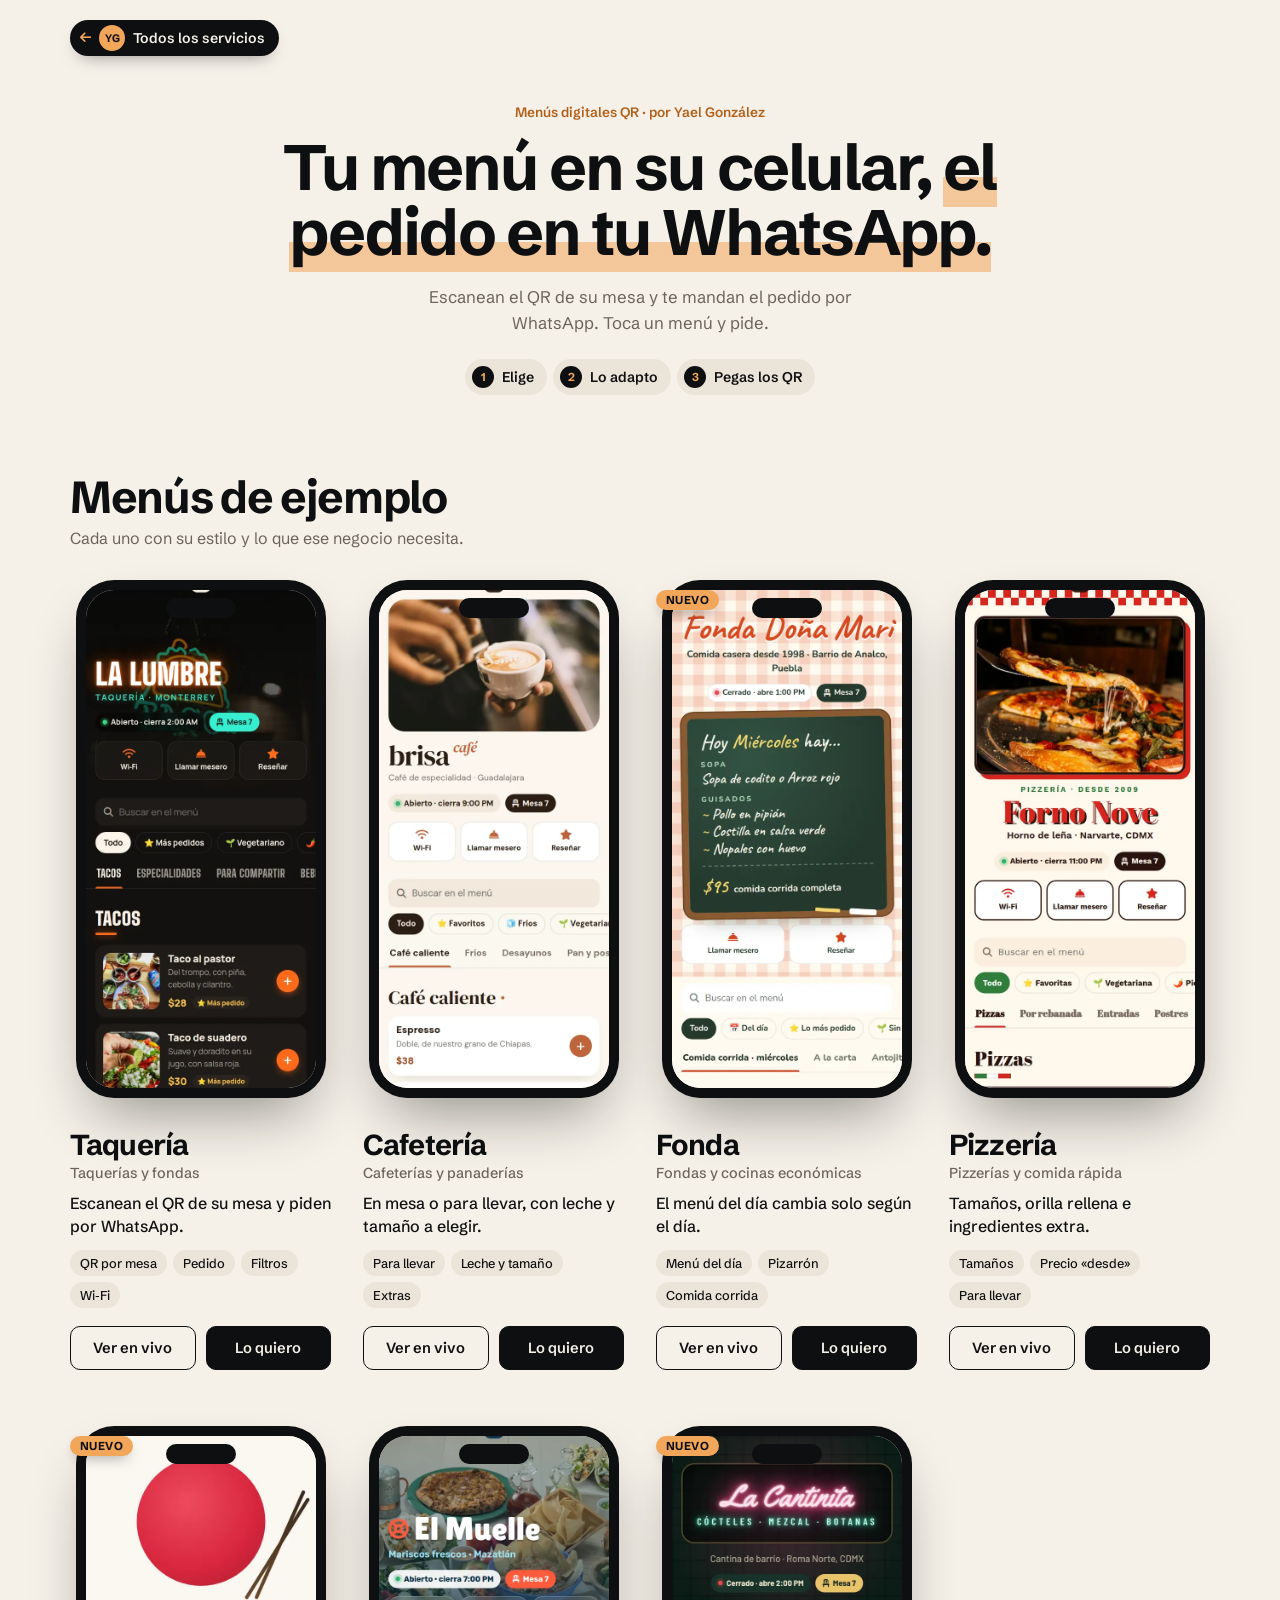
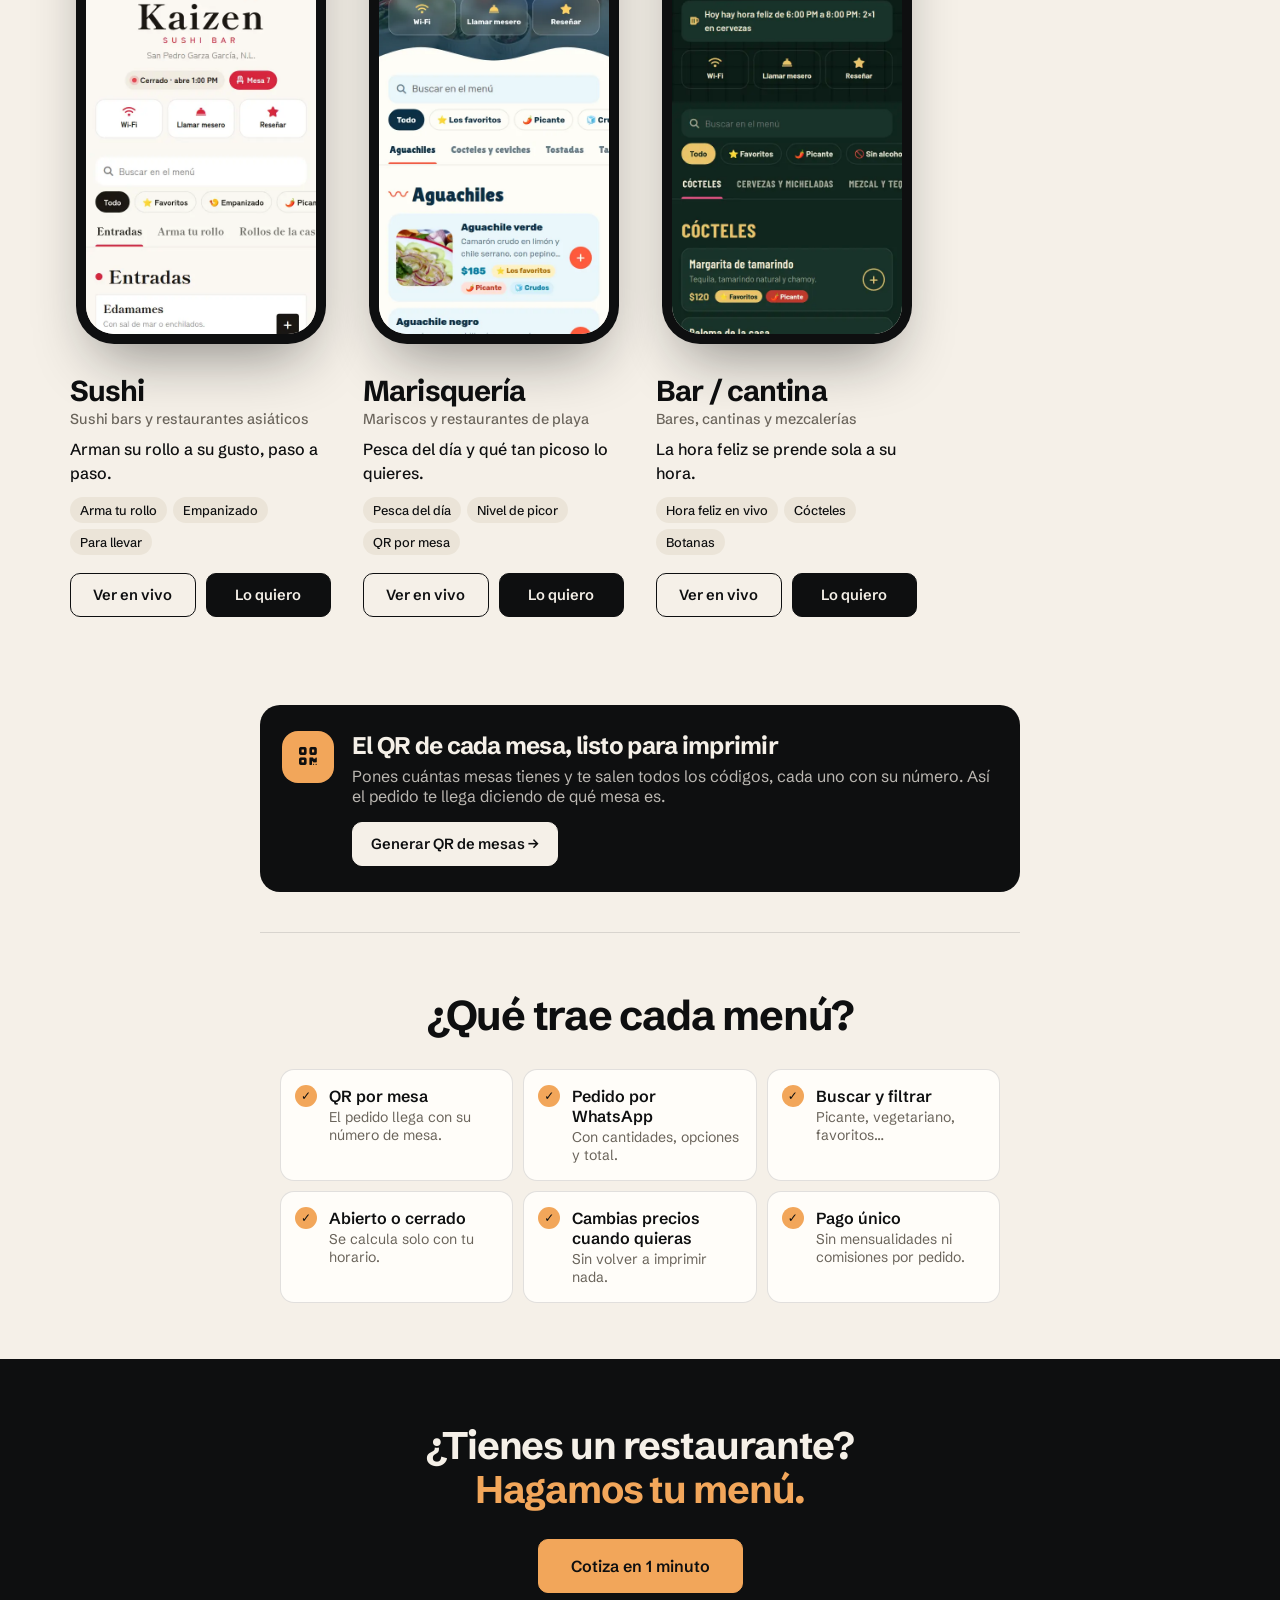
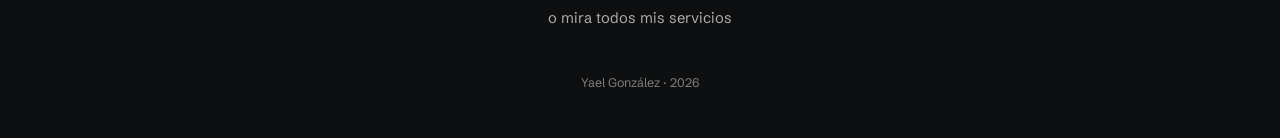
==== commit 19a39088: "Portada: texto de entrada corto y sin el enlace repetido al catálogo, para que el primer ejemplo se " ====
--- a/index.html
+++ b/index.html
@@ -40,13 +40,12 @@
   <header class="intro">
     <p class="kicker">Menús digitales QR · por Yael González</p>
     <h1 class="title">Tu menú en su celular, <em>el pedido en tu WhatsApp.</em></h1>
-    <p class="lead">Tus clientes escanean el QR de su mesa, buscan, eligen cómo lo quieren y te mandan el pedido con su número de mesa. Cambias precios cuando quieras, sin volver a imprimir. Toca un ejemplo y pruébalo.</p>
+    <p class="lead">Escanean el QR de su mesa y te mandan el pedido por WhatsApp. Toca un menú y pide.</p>
     <ol class="how">
       <li><strong>Elige</strong></li>
       <li><strong>Lo adapto</strong></li>
       <li><strong>Pegas los QR</strong></li>
     </ol>
-    <p class="help">¿Necesitas otra cosa? <a href="../yalech-web-link-in-bio/">Mira el catálogo completo <span aria-hidden="true">→</span></a></p>
   </header>
 
   <section class="category" id="menus">
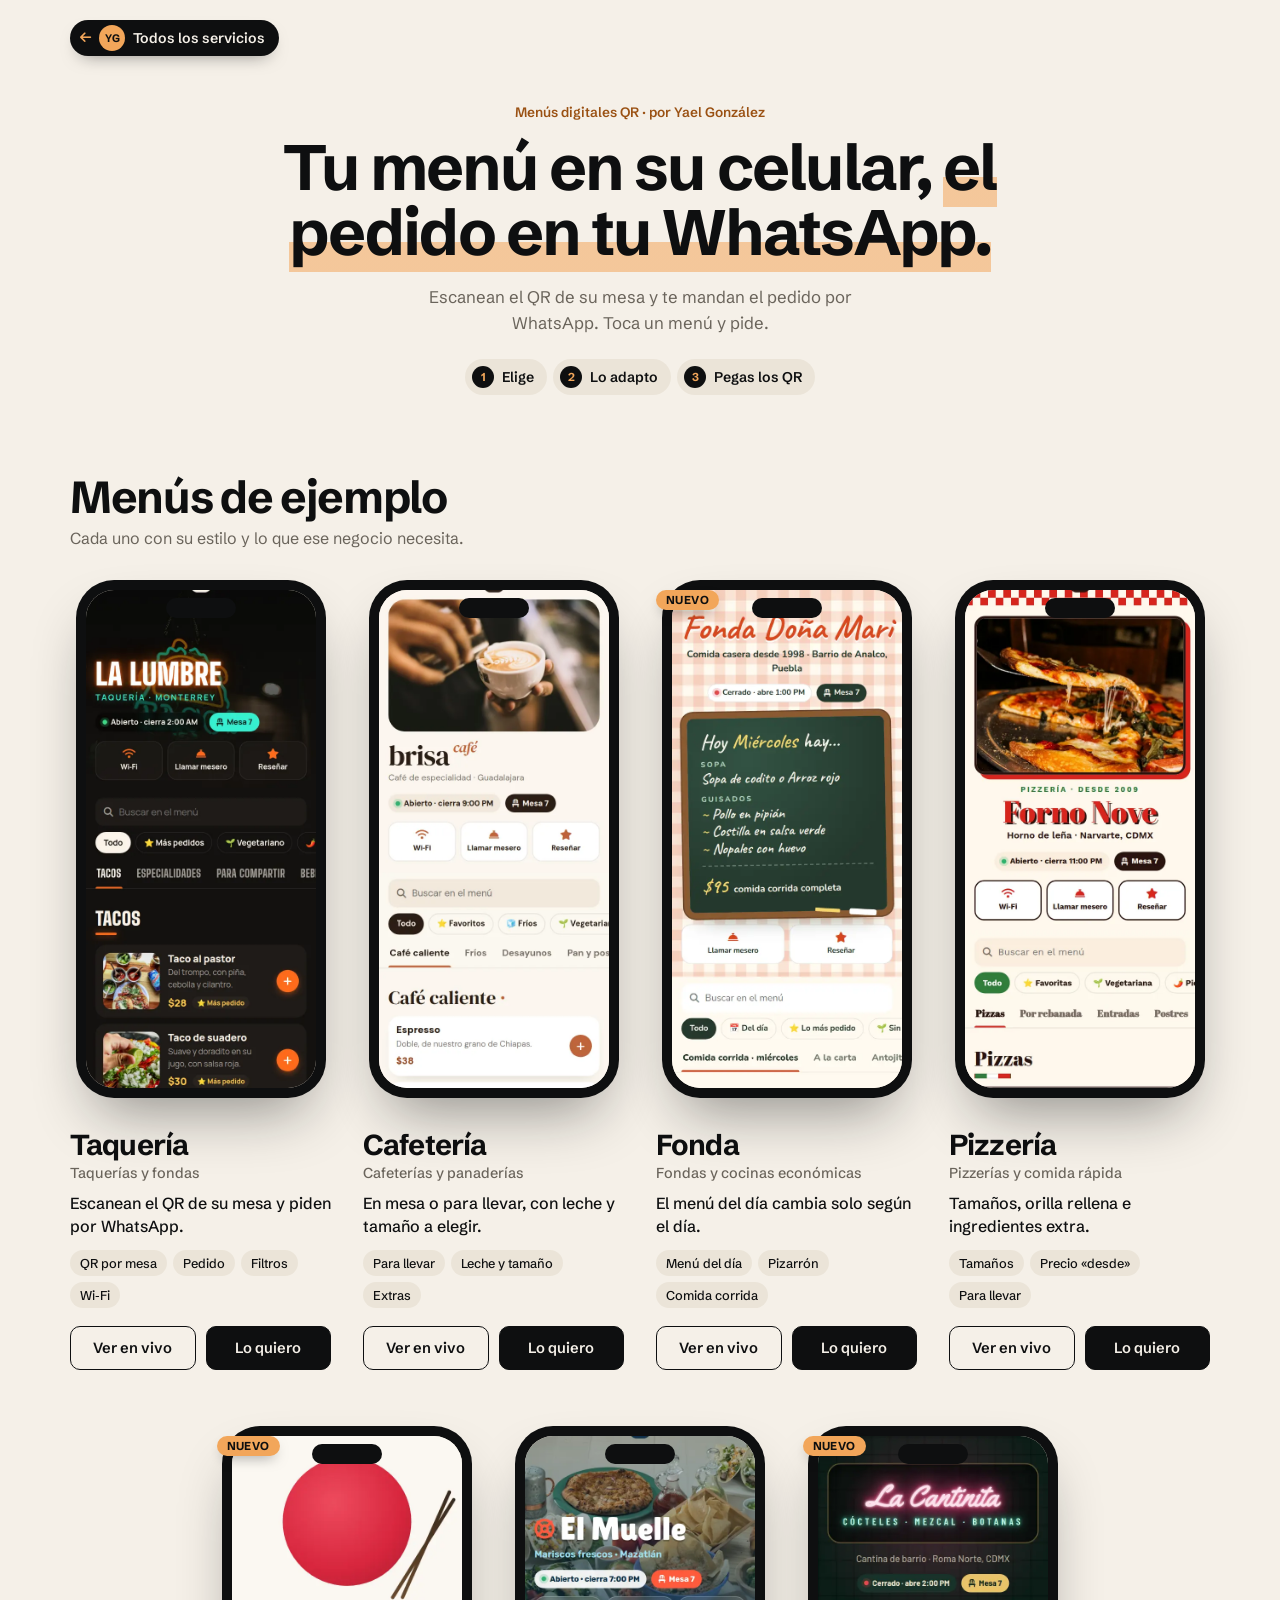
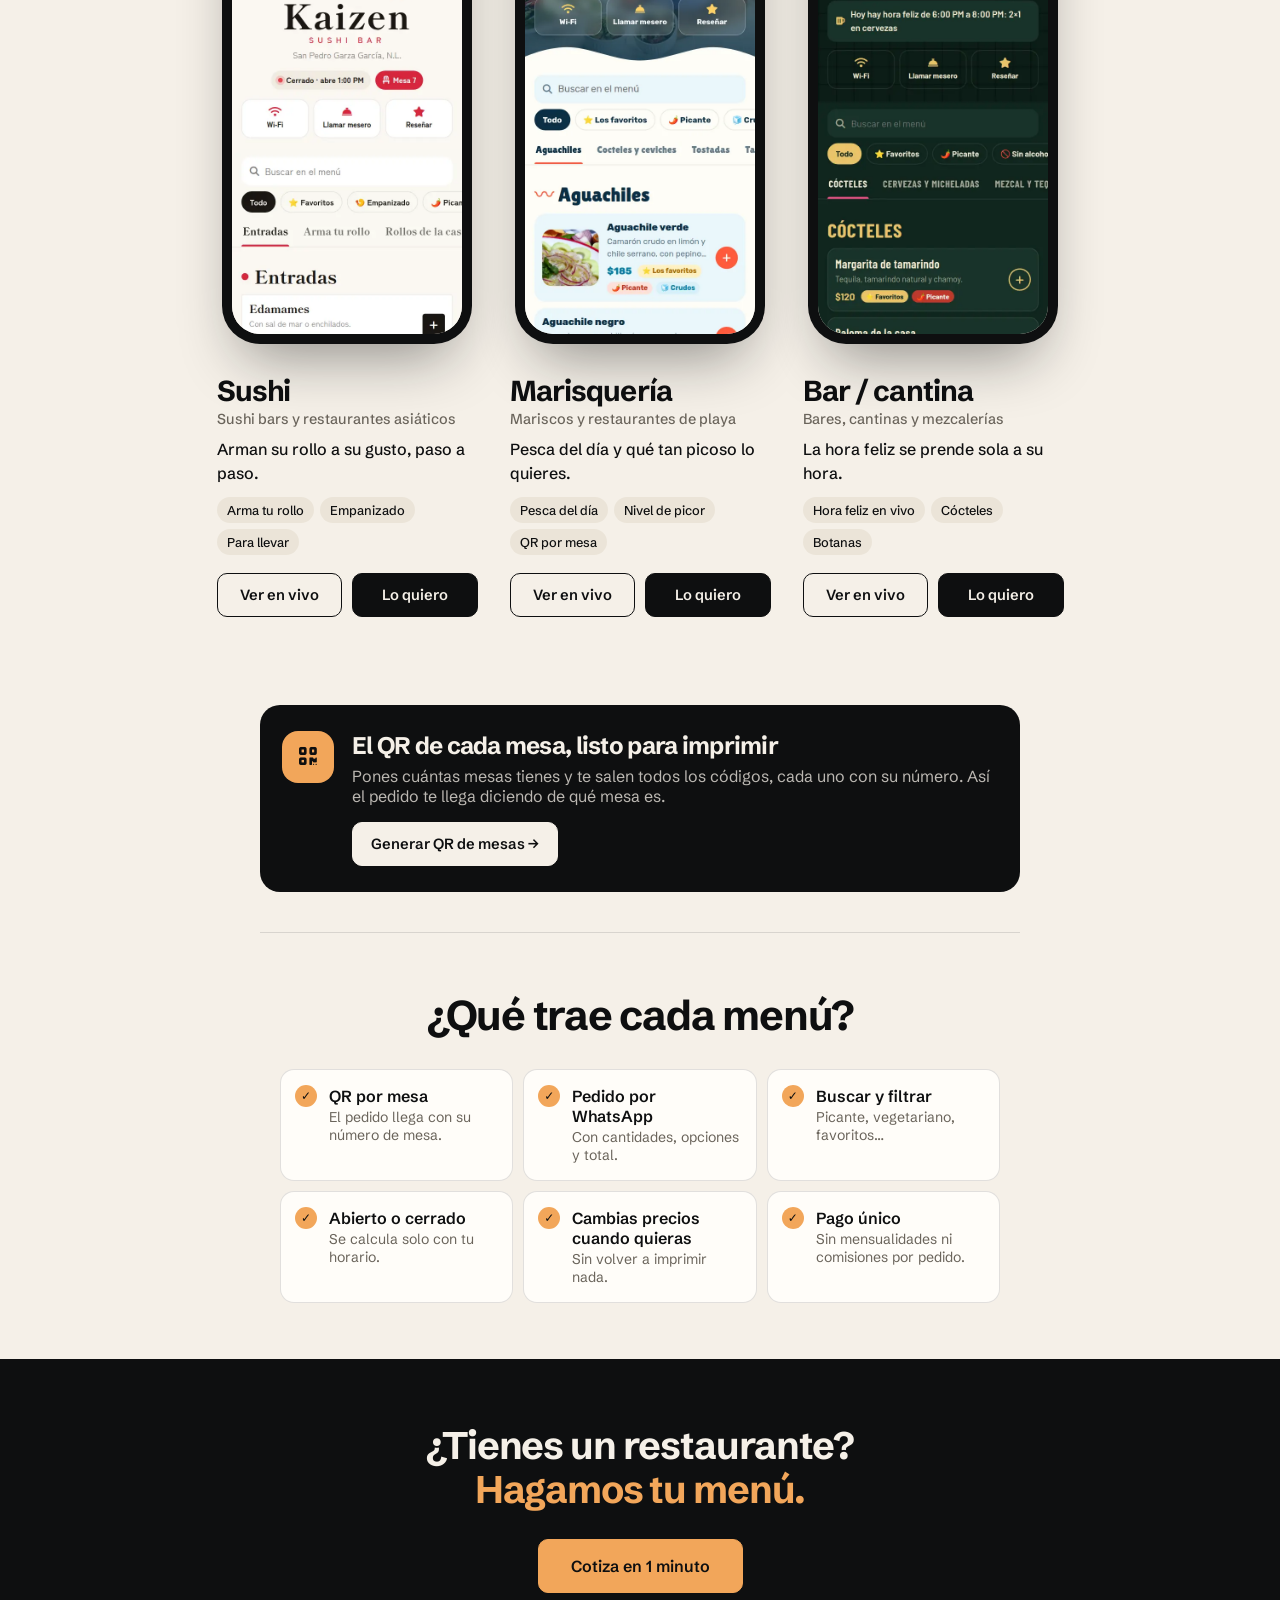
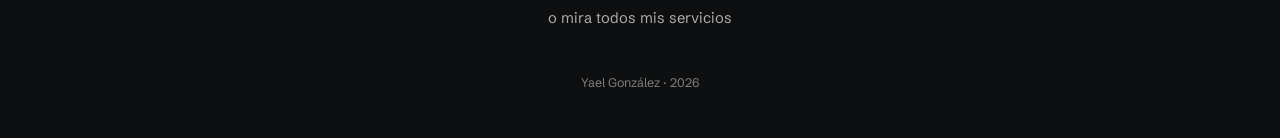
==== commit 1c316b93: "Portada de la misma familia que las demás: mismos estilos, carrusel y cotizador, última fila centrad" ====
--- a/index.html
+++ b/index.html
@@ -24,9 +24,9 @@
   <link rel="preconnect" href="https://fonts.gstatic.com" crossorigin />
   <link href="https://fonts.googleapis.com/css2?family=Schibsted+Grotesk:wght@400;500;600;700&display=swap" rel="stylesheet" />
   <link rel="stylesheet" href="https://cdnjs.cloudflare.com/ajax/libs/font-awesome/6.5.1/css/all.min.css" integrity="sha512-DTOQO9RWCH3ppGqcWaEA1BIZOC6xxalwEsw9c2QQeAIftl+Vegovlnee1c9QX4TctnWMn13TZye+giMm8e2LwA==" crossorigin="anonymous" referrerpolicy="no-referrer" />
-  <link rel="stylesheet" href="estilos.css?v=1" />
+  <link rel="stylesheet" href="estilos.css?v=10" />
   <link rel="stylesheet" href="assets/cotizar.css?v=1" />
-  <link rel="stylesheet" href="assets/carrusel.css?v=2" />
+  <link rel="stylesheet" href="assets/carrusel.css?v=3" />
 </head>
 <body>
   <!-- Ejemplos de menús digitales QR de yalech. Cada menú vive en su carpeta (taqueria/, sushi/, fonda/…)
@@ -37,6 +37,7 @@
     <a class="back" href="../yalech-web-link-in-bio/#menus" aria-label="Regresar al catálogo de servicios"><i class="fa-solid fa-arrow-left"></i><span class="back-avatar" aria-hidden="true">YG</span>Todos los servicios</a>
   </nav>
 
+  <main>
   <header class="intro">
     <p class="kicker">Menús digitales QR · por Yael González</p>
     <h1 class="title">Tu menú en su celular, <em>el pedido en tu WhatsApp.</em></h1>
@@ -155,7 +156,7 @@
           <ul class="chips"><li>Hora feliz en vivo</li><li>Cócteles</li><li>Botanas</li></ul>
           <div class="item-actions">
             <a class="btn" href="bar/?mesa=7" target="_blank" rel="noopener">Ver en vivo</a>
-            <a class="btn btn--solid" data-cotizar="menu" data-ejemplo="Bar" href="https://wa.me/520000000000?text=Hola%20Yael%2C%20quiero%20un%20men%C3%BA%20digital%20QR%20para%20mi%20negocio%20%28bar%29" target="_blank" rel="noopener">Lo quiero</a>
+            <a class="btn btn--solid" data-cotizar="menu" data-ejemplo="Bar / cantina" href="https://wa.me/520000000000?text=Hola%20Yael%2C%20quiero%20un%20men%C3%BA%20digital%20QR%20para%20mi%20negocio%20%28bar%29" target="_blank" rel="noopener">Lo quiero</a>
           </div>
         </div>
       </article>
@@ -183,6 +184,8 @@
     </ul>
   </section>
 
+  </main>
+
   <footer class="outro">
     <p class="outro-text">¿Tienes un restaurante? <em>Hagamos tu menú.</em></p>
     <a class="btn btn--solid btn--big" href="https://wa.me/520000000000?text=Hola%20Yael,%20quiero%20cotizar%20un%20men%C3%BA%20digital%20QR" target="_blank" rel="noopener" data-cotizar="menu">Cotiza en 1 minuto</a>
@@ -190,11 +193,13 @@
     <p class="outro-sign">Yael González · 2026</p>
   </footer>
 
+  <aside aria-label="Cotizar">
   <a class="float-quote" href="https://wa.me/520000000000?text=Hola%20Yael,%20quiero%20cotizar%20un%20men%C3%BA%20digital%20QR" target="_blank" rel="noopener" data-cotizar="menu"><i class="fa-solid fa-bolt"></i> Cotiza en 1 minuto</a>
+  </aside>
 
   <script src="assets/motion.js"></script>
-  <script src="assets/cotizar.js?v=2"></script>
-  <script src="assets/carrusel.js?v=1"></script>
+  <script src="assets/cotizar.js?v=3"></script>
+  <script src="assets/carrusel.js?v=3"></script>
   <script>
     // Carrusel de ejemplos: flechas, puntitos y una probadita para que se note que se desliza
     document.querySelectorAll('.category .grid').forEach(g => carrusel(g));
--- a/estilos.css
+++ b/estilos.css
@@ -5,7 +5,7 @@
   --muted: #6a645b;
   --line: rgba(14, 15, 16, 0.12);
   --amber: #f2a65a;
-  --amber-text: #b45f17;
+  --amber-text: #9a5113;
 
   --font: "Schibsted Grotesk", system-ui, sans-serif;
   --tracking: -0.03em;
@@ -129,7 +129,7 @@
 
 /* ¿No sabes cuál? → abre el cotizador */
 .help { margin-top: 18px; font-size: 0.95rem; color: var(--muted); animation: rise 0.8s cubic-bezier(0.2, 0.8, 0.2, 1) 0.55s both; }
-.help a { color: var(--amber-text); font-weight: 600; text-decoration: none; border-bottom: 1.5px solid rgba(180, 95, 23, 0.35); transition: border-color 0.2s ease; }
+.help a { color: var(--amber-text); font-weight: 600; text-decoration: none; border-bottom: 1.5px solid rgba(154, 81, 19, 0.35); transition: border-color 0.2s ease; }
 .help a:hover { border-color: var(--amber-text); }
 
 /* Cotizador (assets/cotizar.css): colores de esta página */
@@ -459,10 +459,11 @@
 .device-phone img { border-radius: 12px; }
 @media (max-width: 640px) { .item--system .device { max-width: 320px; } }
 
-/* Sitios web y landing pages: filas de 3 centradas (en lugar de 4 + sobrantes) */
+/* En compu y tablet: hasta 4 por fila (3 para sistemas) y la última fila centrada, sin huecos a la derecha */
 @media (min-width: 641px) {
-  #sitios-web .grid, #landing-pages .grid { display: flex; flex-wrap: wrap; justify-content: center; }
-  #sitios-web .item, #landing-pages .item { flex: 0 1 calc((100% - 64px) / 3); min-width: 250px; }
+  .grid { display: flex; flex-wrap: wrap; justify-content: center; }
+  .item { flex: 0 1 calc((100% - 96px) / 4); min-width: 230px; }
+  .item--system { flex-basis: calc((100% - 64px) / 3); min-width: 280px; }
 }
 
 /* ---------- Celular: plantillas en carrusel ---------- */
@@ -591,3 +592,10 @@
 .tool .btn { margin-top: 16px; background: var(--bg); color: var(--ink); border-color: var(--bg); }
 .tool .btn:hover { background: var(--amber); border-color: var(--amber); }
 @media (max-width: 800px) { .tool { margin-inline: 16px; } }
+
+/* Los botones de cada ejemplo no se parten en dos líneas */
+.item-actions .btn { white-space: nowrap; padding-inline: 12px; }
+
+/* Los botones de todas las tarjetas quedan a la misma altura, aunque la descripción mida distinto */
+.item-info { flex: 1; display: flex; flex-direction: column; }
+.item-actions { margin-top: auto; padding-top: 18px; }
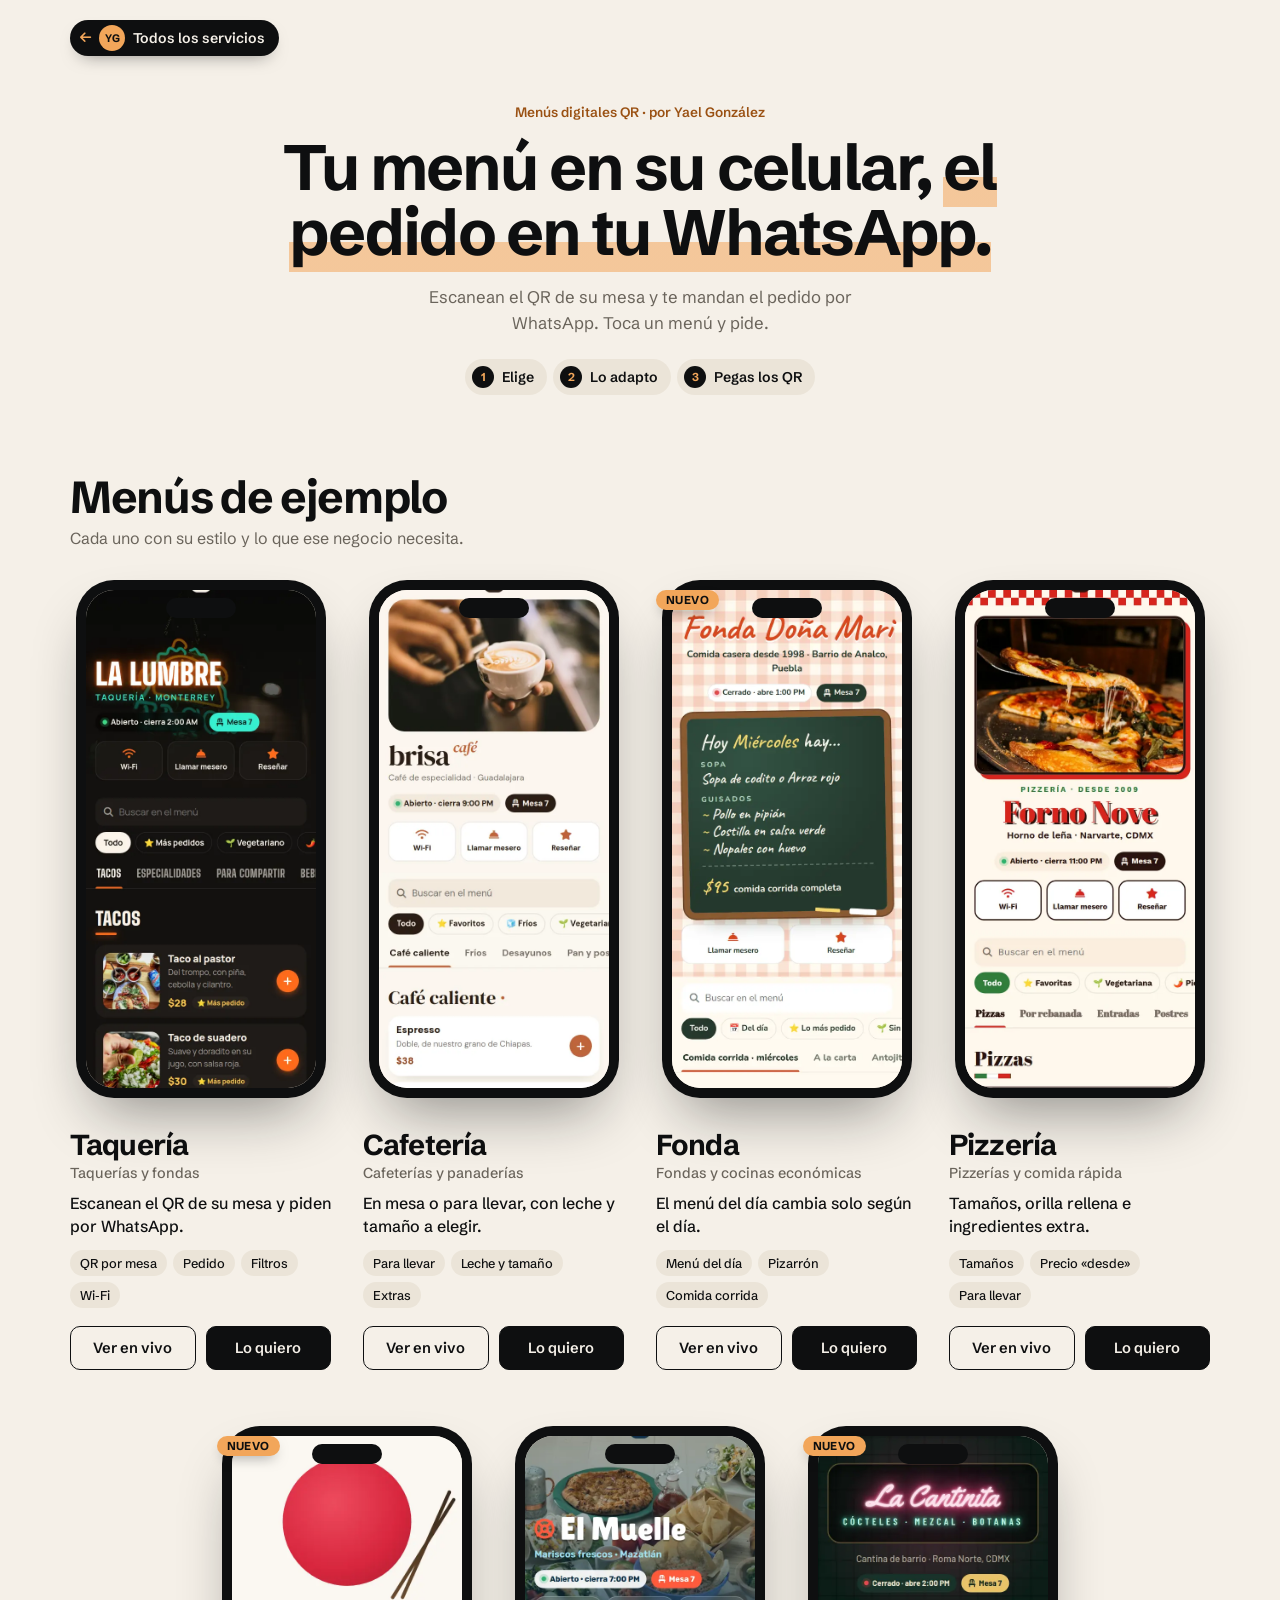
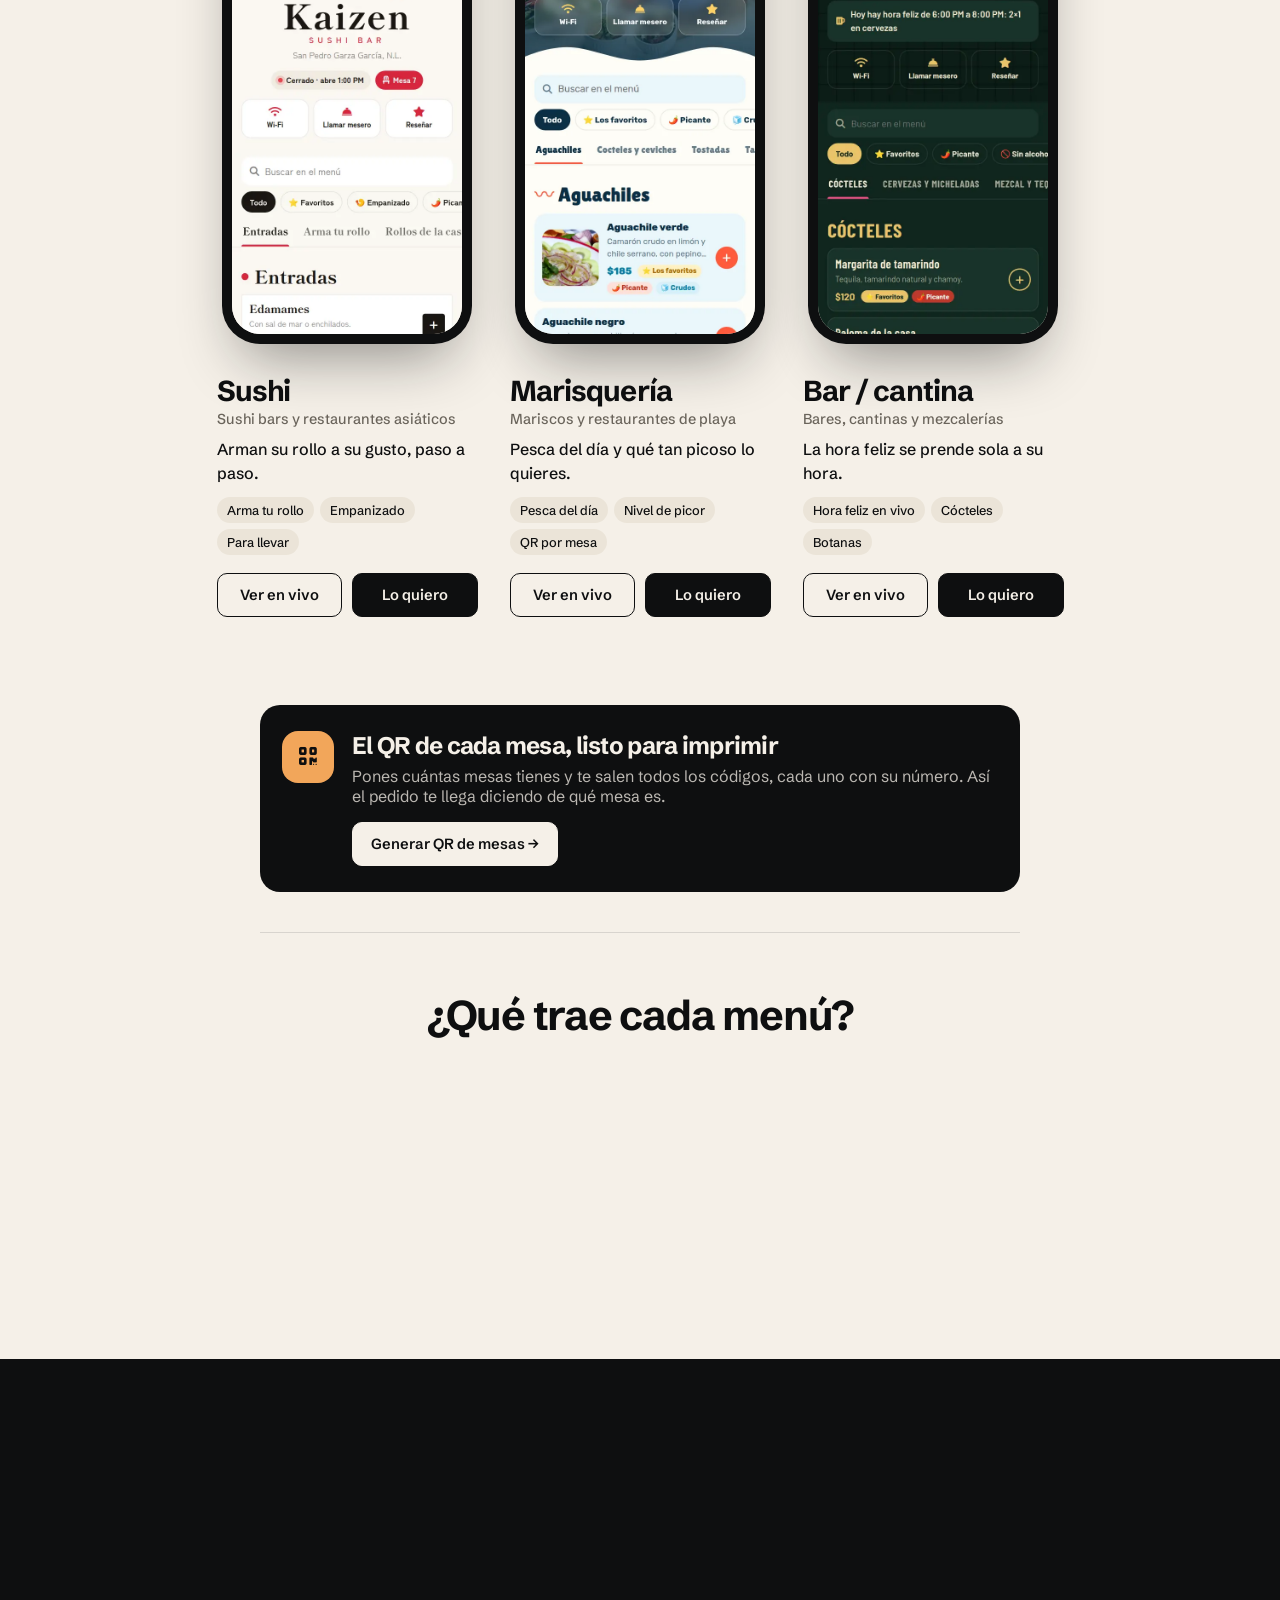
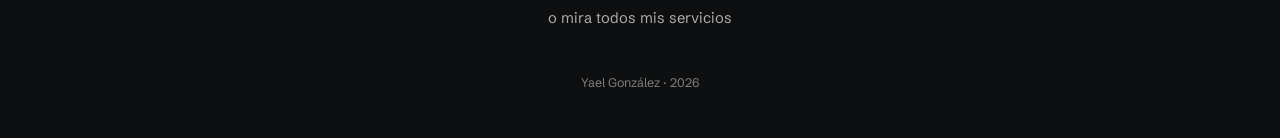
==== commit 776c3236: "Íconos propios y ligeros: solo los 226 íconos que se usan (unos 33 KB en lugar de unos 400 KB desde " ====
--- a/index.html
+++ b/index.html
@@ -23,7 +23,7 @@
   <link rel="preconnect" href="https://fonts.googleapis.com" />
   <link rel="preconnect" href="https://fonts.gstatic.com" crossorigin />
   <link href="https://fonts.googleapis.com/css2?family=Schibsted+Grotesk:wght@400;500;600;700&display=swap" rel="stylesheet" />
-  <link rel="stylesheet" href="https://cdnjs.cloudflare.com/ajax/libs/font-awesome/6.5.1/css/all.min.css" integrity="sha512-DTOQO9RWCH3ppGqcWaEA1BIZOC6xxalwEsw9c2QQeAIftl+Vegovlnee1c9QX4TctnWMn13TZye+giMm8e2LwA==" crossorigin="anonymous" referrerpolicy="no-referrer" />
+  <link rel="stylesheet" href="assets/iconos/iconos.css?v=1" />
   <link rel="stylesheet" href="estilos.css?v=10" />
   <link rel="stylesheet" href="assets/cotizar.css?v=1" />
   <link rel="stylesheet" href="assets/carrusel.css?v=3" />
--- a/assets/iconos/iconos.css
+++ b/assets/iconos/iconos.css
@@ -0,0 +1,9 @@
+/*!
+ * Font Awesome Free 6.5.1 by @fontawesome - https://fontawesome.com
+ * License - https://fontawesome.com/license/free (Icons: CC BY 4.0, Fonts: SIL OFL 1.1, Code: MIT License)
+ * Copyright 2023 Fonticons, Inc.
+ */
+/* Versión ligera para yalech: solo los íconos que usan los ejemplos (se genera con iconos.py; no editar a mano). */
+
+.fa{font-family:var(--fa-style-family,"Font Awesome 6 Free");font-weight:var(--fa-style,900)}.fa,.fa-brands,.fa-classic,.fa-regular,.fa-sharp,.fa-solid,.fab,.far,.fas{-moz-osx-font-smoothing:grayscale;-webkit-font-smoothing:antialiased;display:var(--fa-display,inline-block);font-style:normal;font-variant:normal;line-height:1;text-rendering:auto}.fa-classic,.fa-regular,.fa-solid,.far,.fas{font-family:"Font Awesome 6 Free"}.fa-brands,.fab{font-family:"Font Awesome 6 Brands"}.fa-1x{font-size:1em}.fa-2x{font-size:2em}.fa-3x{font-size:3em}.fa-4x{font-size:4em}.fa-5x{font-size:5em}.fa-6x{font-size:6em}.fa-7x{font-size:7em}.fa-8x{font-size:8em}.fa-9x{font-size:9em}.fa-10x{font-size:10em}.fa-2xs{font-size:.625em;line-height:.1em;vertical-align:.225em}.fa-xs{font-size:.75em;line-height:.08333em;vertical-align:.125em}.fa-sm{font-size:.875em;line-height:.07143em;vertical-align:.05357em}.fa-lg{font-size:1.25em;line-height:.05em;vertical-align:-.075em}.fa-xl{font-size:1.5em;line-height:.04167em;vertical-align:-.125em}.fa-2xl{font-size:2em;line-height:.03125em;vertical-align:-.1875em}.fa-fw{text-align:center;width:1.25em}.fa-ul{list-style-type:none;margin-left:var(--fa-li-margin,2.5em);padding-left:0}.fa-ul>li{position:relative}.fa-li{left:calc(var(--fa-li-width, 2em)*-1);position:absolute;text-align:center;width:var(--fa-li-width,2em);line-height:inherit}.fa-border{border-radius:var(--fa-border-radius,.1em);border:var(--fa-border-width,.08em) var(--fa-border-style,solid) var(--fa-border-color,#eee);padding:var(--fa-border-padding,.2em .25em .15em)}.fa-pull-left{float:left;margin-right:var(--fa-pull-margin,.3em)}.fa-pull-right{float:right;margin-left:var(--fa-pull-margin,.3em)}.fa-beat{-webkit-animation-name:fa-beat;animation-name:fa-beat;-webkit-animation-delay:var(--fa-animation-delay,0s);animation-delay:var(--fa-animation-delay,0s);-webkit-animation-direction:var(--fa-animation-direction,normal);animation-direction:var(--fa-animation-direction,normal);-webkit-animation-duration:var(--fa-animation-duration,1s);animation-duration:var(--fa-animation-duration,1s);-webkit-animation-iteration-count:var(--fa-animation-iteration-count,infinite);animation-iteration-count:var(--fa-animation-iteration-count,infinite);-webkit-animation-timing-function:var(--fa-animation-timing,ease-in-out);animation-timing-function:var(--fa-animation-timing,ease-in-out)}.fa-bounce{-webkit-animation-name:fa-bounce;animation-name:fa-bounce;-webkit-animation-delay:var(--fa-animation-delay,0s);animation-delay:var(--fa-animation-delay,0s);-webkit-animation-direction:var(--fa-animation-direction,normal);animation-direction:var(--fa-animation-direction,normal);-webkit-animation-duration:var(--fa-animation-duration,1s);animation-duration:var(--fa-animation-duration,1s);-webkit-animation-iteration-count:var(--fa-animation-iteration-count,infinite);animation-iteration-count:var(--fa-animation-iteration-count,infinite);-webkit-animation-timing-function:var(--fa-animation-timing,cubic-bezier(.28,.84,.42,1));animation-timing-function:var(--fa-animation-timing,cubic-bezier(.28,.84,.42,1))}.fa-fade{-webkit-animation-name:fa-fade;animation-name:fa-fade;-webkit-animation-iteration-count:var(--fa-animation-iteration-count,infinite);animation-iteration-count:var(--fa-animation-iteration-count,infinite);-webkit-animation-timing-function:var(--fa-animation-timing,cubic-bezier(.4,0,.6,1));animation-timing-function:var(--fa-animation-timing,cubic-bezier(.4,0,.6,1))}.fa-beat-fade,.fa-fade{-webkit-animation-delay:var(--fa-animation-delay,0s);animation-delay:var(--fa-animation-delay,0s);-webkit-animation-direction:var(--fa-animation-direction,normal);animation-direction:var(--fa-animation-direction,normal);-webkit-animation-duration:var(--fa-animation-duration,1s);animation-duration:var(--fa-animation-duration,1s)}.fa-beat-fade{-webkit-animation-name:fa-beat-fade;animation-name:fa-beat-fade;-webkit-animation-iteration-count:var(--fa-animation-iteration-count,infinite);animation-iteration-count:var(--fa-animation-iteration-count,infinite);-webkit-animation-timing-function:var(--fa-animation-timing,cubic-bezier(.4,0,.6,1));animation-timing-function:var(--fa-animation-timing,cubic-bezier(.4,0,.6,1))}.fa-flip{-webkit-animation-name:fa-flip;animation-name:fa-flip;-webkit-animation-delay:var(--fa-animation-delay,0s);animation-delay:var(--fa-animation-delay,0s);-webkit-animation-direction:var(--fa-animation-direction,normal);animation-direction:var(--fa-animation-direction,normal);-webkit-animation-duration:var(--fa-animation-duration,1s);animation-duration:var(--fa-animation-duration,1s);-webkit-animation-iteration-count:var(--fa-animation-iteration-count,infinite);animation-iteration-count:var(--fa-animation-iteration-count,infinite);-webkit-animation-timing-function:var(--fa-animation-timing,ease-in-out);animation-timing-function:var(--fa-animation-timing,ease-in-out)}.fa-shake{-webkit-animation-name:fa-shake;animation-name:fa-shake;-webkit-animation-duration:var(--fa-animation-duration,1s);animation-duration:var(--fa-animation-duration,1s);-webkit-animation-iteration-count:var(--fa-animation-iteration-count,infinite);animation-iteration-count:var(--fa-animation-iteration-count,infinite);-webkit-animation-timing-function:var(--fa-animation-timing,linear);animation-timing-function:var(--fa-animation-timing,linear)}.fa-shake,.fa-spin{-webkit-animation-delay:var(--fa-animation-delay,0s);animation-delay:var(--fa-animation-delay,0s);-webkit-animation-direction:var(--fa-animation-direction,normal);animation-direction:var(--fa-animation-direction,normal)}.fa-spin{-webkit-animation-name:fa-spin;animation-name:fa-spin;-webkit-animation-duration:var(--fa-animation-duration,2s);animation-duration:var(--fa-animation-duration,2s);-webkit-animation-iteration-count:var(--fa-animation-iteration-count,infinite);animation-iteration-count:var(--fa-animation-iteration-count,infinite);-webkit-animation-timing-function:var(--fa-animation-timing,linear);animation-timing-function:var(--fa-animation-timing,linear)}.fa-spin-reverse{--fa-animation-direction:reverse}.fa-pulse,.fa-spin-pulse{-webkit-animation-name:fa-spin;animation-name:fa-spin;-webkit-animation-direction:var(--fa-animation-direction,normal);animation-direction:var(--fa-animation-direction,normal);-webkit-animation-duration:var(--fa-animation-duration,1s);animation-duration:var(--fa-animation-duration,1s);-webkit-animation-iteration-count:var(--fa-animation-iteration-count,infinite);animation-iteration-count:var(--fa-animation-iteration-count,infinite);-webkit-animation-timing-function:var(--fa-animation-timing,steps(8));animation-timing-function:var(--fa-animation-timing,steps(8))}@media (prefers-reduced-motion:reduce){.fa-beat,.fa-beat-fade,.fa-bounce,.fa-fade,.fa-flip,.fa-pulse,.fa-shake,.fa-spin,.fa-spin-pulse{-webkit-animation-delay:-1ms;animation-delay:-1ms;-webkit-animation-duration:1ms;animation-duration:1ms;-webkit-animation-iteration-count:1;animation-iteration-count:1;-webkit-transition-delay:0s;transition-delay:0s;-webkit-transition-duration:0s;transition-duration:0s}}@-webkit-keyframes fa-beat{0%,90%{-webkit-transform:scale(1);transform:scale(1)}45%{-webkit-transform:scale(var(--fa-beat-scale,1.25));transform:scale(var(--fa-beat-scale,1.25))}}@keyframes fa-beat{0%,90%{-webkit-transform:scale(1);transform:scale(1)}45%{-webkit-transform:scale(var(--fa-beat-scale,1.25));transform:scale(var(--fa-beat-scale,1.25))}}@-webkit-keyframes fa-bounce{0%{-webkit-transform:scale(1) translateY(0);transform:scale(1) translateY(0)}10%{-webkit-transform:scale(var(--fa-bounce-start-scale-x,1.1),var(--fa-bounce-start-scale-y,.9)) translateY(0);transform:scale(var(--fa-bounce-start-scale-x,1.1),var(--fa-bounce-start-scale-y,.9)) translateY(0)}30%{-webkit-transform:scale(var(--fa-bounce-jump-scale-x,.9),var(--fa-bounce-jump-scale-y,1.1)) translateY(var(--fa-bounce-height,-.5em));transform:scale(var(--fa-bounce-jump-scale-x,.9),var(--fa-bounce-jump-scale-y,1.1)) translateY(var(--fa-bounce-height,-.5em))}50%{-webkit-transform:scale(var(--fa-bounce-land-scale-x,1.05),var(--fa-bounce-land-scale-y,.95)) translateY(0);transform:scale(var(--fa-bounce-land-scale-x,1.05),var(--fa-bounce-land-scale-y,.95)) translateY(0)}57%{-webkit-transform:scale(1) translateY(var(--fa-bounce-rebound,-.125em));transform:scale(1) translateY(var(--fa-bounce-rebound,-.125em))}64%{-webkit-transform:scale(1) translateY(0);transform:scale(1) translateY(0)}to{-webkit-transform:scale(1) translateY(0);transform:scale(1) translateY(0)}}@keyframes fa-bounce{0%{-webkit-transform:scale(1) translateY(0);transform:scale(1) translateY(0)}10%{-webkit-transform:scale(var(--fa-bounce-start-scale-x,1.1),var(--fa-bounce-start-scale-y,.9)) translateY(0);transform:scale(var(--fa-bounce-start-scale-x,1.1),var(--fa-bounce-start-scale-y,.9)) translateY(0)}30%{-webkit-transform:scale(var(--fa-bounce-jump-scale-x,.9),var(--fa-bounce-jump-scale-y,1.1)) translateY(var(--fa-bounce-height,-.5em));transform:scale(var(--fa-bounce-jump-scale-x,.9),var(--fa-bounce-jump-scale-y,1.1)) translateY(var(--fa-bounce-height,-.5em))}50%{-webkit-transform:scale(var(--fa-bounce-land-scale-x,1.05),var(--fa-bounce-land-scale-y,.95)) translateY(0);transform:scale(var(--fa-bounce-land-scale-x,1.05),var(--fa-bounce-land-scale-y,.95)) translateY(0)}57%{-webkit-transform:scale(1) translateY(var(--fa-bounce-rebound,-.125em));transform:scale(1) translateY(var(--fa-bounce-rebound,-.125em))}64%{-webkit-transform:scale(1) translateY(0);transform:scale(1) translateY(0)}to{-webkit-transform:scale(1) translateY(0);transform:scale(1) translateY(0)}}@-webkit-keyframes fa-fade{50%{opacity:var(--fa-fade-opacity,.4)}}@keyframes fa-fade{50%{opacity:var(--fa-fade-opacity,.4)}}@-webkit-keyframes fa-beat-fade{0%,to{opacity:var(--fa-beat-fade-opacity,.4);-webkit-transform:scale(1);transform:scale(1)}50%{opacity:1;-webkit-transform:scale(var(--fa-beat-fade-scale,1.125));transform:scale(var(--fa-beat-fade-scale,1.125))}}@keyframes fa-beat-fade{0%,to{opacity:var(--fa-beat-fade-opacity,.4);-webkit-transform:scale(1);transform:scale(1)}50%{opacity:1;-webkit-transform:scale(var(--fa-beat-fade-scale,1.125));transform:scale(var(--fa-beat-fade-scale,1.125))}}@-webkit-keyframes fa-flip{50%{-webkit-transform:rotate3d(var(--fa-flip-x,0),var(--fa-flip-y,1),var(--fa-flip-z,0),var(--fa-flip-angle,-180deg));transform:rotate3d(var(--fa-flip-x,0),var(--fa-flip-y,1),var(--fa-flip-z,0),var(--fa-flip-angle,-180deg))}}@keyframes fa-flip{50%{-webkit-transform:rotate3d(var(--fa-flip-x,0),var(--fa-flip-y,1),var(--fa-flip-z,0),var(--fa-flip-angle,-180deg));transform:rotate3d(var(--fa-flip-x,0),var(--fa-flip-y,1),var(--fa-flip-z,0),var(--fa-flip-angle,-180deg))}}@-webkit-keyframes fa-shake{0%{-webkit-transform:rotate(-15deg);transform:rotate(-15deg)}4%{-webkit-transform:rotate(15deg);transform:rotate(15deg)}8%,24%{-webkit-transform:rotate(-18deg);transform:rotate(-18deg)}12%,28%{-webkit-transform:rotate(18deg);transform:rotate(18deg)}16%{-webkit-transform:rotate(-22deg);transform:rotate(-22deg)}20%{-webkit-transform:rotate(22deg);transform:rotate(22deg)}32%{-webkit-transform:rotate(-12deg);transform:rotate(-12deg)}36%{-webkit-transform:rotate(12deg);transform:rotate(12deg)}40%,to{-webkit-transform:rotate(0deg);transform:rotate(0deg)}}@keyframes fa-shake{0%{-webkit-transform:rotate(-15deg);transform:rotate(-15deg)}4%{-webkit-transform:rotate(15deg);transform:rotate(15deg)}8%,24%{-webkit-transform:rotate(-18deg);transform:rotate(-18deg)}12%,28%{-webkit-transform:rotate(18deg);transform:rotate(18deg)}16%{-webkit-transform:rotate(-22deg);transform:rotate(-22deg)}20%{-webkit-transform:rotate(22deg);transform:rotate(22deg)}32%{-webkit-transform:rotate(-12deg);transform:rotate(-12deg)}36%{-webkit-transform:rotate(12deg);transform:rotate(12deg)}40%,to{-webkit-transform:rotate(0deg);transform:rotate(0deg)}}@-webkit-keyframes fa-spin{0%{-webkit-transform:rotate(0deg);transform:rotate(0deg)}to{-webkit-transform:rotate(1turn);transform:rotate(1turn)}}@keyframes fa-spin{0%{-webkit-transform:rotate(0deg);transform:rotate(0deg)}to{-webkit-transform:rotate(1turn);transform:rotate(1turn)}}.fa-rotate-90{-webkit-transform:rotate(90deg);transform:rotate(90deg)}.fa-rotate-180{-webkit-transform:rotate(180deg);transform:rotate(180deg)}.fa-rotate-270{-webkit-transform:rotate(270deg);transform:rotate(270deg)}.fa-flip-horizontal{-webkit-transform:scaleX(-1);transform:scaleX(-1)}.fa-flip-vertical{-webkit-transform:scaleY(-1);transform:scaleY(-1)}.fa-flip-both,.fa-flip-horizontal.fa-flip-vertical{-webkit-transform:scale(-1);transform:scale(-1)}.fa-rotate-by{-webkit-transform:rotate(var(--fa-rotate-angle,none));transform:rotate(var(--fa-rotate-angle,none))}.fa-stack{display:inline-block;height:2em;line-height:2em;position:relative;vertical-align:middle;width:2.5em}.fa-stack-1x,.fa-stack-2x{left:0;position:absolute;text-align:center;width:100%;z-index:var(--fa-stack-z-index,auto)}.fa-stack-1x{line-height:inherit}.fa-stack-2x{font-size:2em}.fa-inverse{color:var(--fa-inverse,#fff)}.fa-trash-can:before{content:"\f2ed"}.fa-stethoscope:before{content:"\f0f1"}.fa-file-lines:before{content:"\f15c"}.fa-ring:before{content:"\f70b"}.fa-calendar-days:before{content:"\f073"}.fa-door-open:before{content:"\f52b"}.fa-soap:before{content:"\e06e"}.fa-face-smile-beam:before{content:"\f5b8"}.fa-flag-checkered:before{content:"\f11e"}.fa-beer-mug-empty:before{content:"\f0fc"}.fa-fire-flame-simple:before{content:"\f46a"}.fa-address-book:before{content:"\f2b9"}.fa-comments:before{content:"\f086"}.fa-clipboard-list:before{content:"\f46d"}.fa-truck-ramp-box:before{content:"\f4de"}.fa-toggle-off:before{content:"\f204"}.fa-paw:before{content:"\f1b0"}.fa-cloud:before{content:"\f0c2"}.fa-bell-concierge:before{content:"\f562"}.fa-people-arrows:before{content:"\e068"}.fa-scissors:before{content:"\f0c4"}.fa-laptop-code:before{content:"\f5fc"}.fa-bars:before{content:"\f0c9"}.fa-heart-crack:before{content:"\f7a9"}.fa-lightbulb:before{content:"\f0eb"}.fa-fire-burner:before{content:"\e4f1"}.fa-flag:before{content:"\f024"}.fa-volume-low:before{content:"\f027"}.fa-circle-dot:before{content:"\f192"}.fa-campground:before{content:"\f6bb"}.fa-paintbrush:before{content:"\f1fc"}.fa-lock:before{content:"\f023"}.fa-tree:before{content:"\f1bb"}.fa-car-side:before{content:"\f5e4"}.fa-share-nodes:before{content:"\f1e0"}.fa-hourglass-half:before{content:"\f252"}.fa-microscope:before{content:"\f610"}.fa-sink:before{content:"\e06d"}.fa-bag-shopping:before{content:"\f290"}.fa-users:before{content:"\f0c0"}.fa-hand:before{content:"\f256"}.fa-plug:before{content:"\f1e6"}.fa-tooth:before{content:"\f5c9"}.fa-bicycle:before{content:"\f206"}.fa-truck-medical:before{content:"\f0f9"}.fa-school:before{content:"\f549"}.fa-money-bill:before{content:"\f0d6"}.fa-chart-simple:before{content:"\e473"}.fa-wand-magic-sparkles:before{content:"\e2ca"}.fa-user:before{content:"\f007"}.fa-van-shuttle:before{content:"\f5b6"}.fa-key:before{content:"\f084"}.fa-globe:before{content:"\f0ac"}.fa-location-arrow:before{content:"\f124"}.fa-money-bill-wave:before{content:"\f53a"}.fa-star:before{content:"\f005"}.fa-cross:before{content:"\f654"}.fa-box:before{content:"\f466"}.fa-shapes:before{content:"\f61f"}.fa-person-breastfeeding:before{content:"\e53a"}.fa-heart-pulse:before{content:"\f21e"}.fa-temperature-high:before{content:"\f769"}.fa-crown:before{content:"\f521"}.fa-user-group:before{content:"\f500"}.fa-fire:before{content:"\f06d"}.fa-pepper-hot:before{content:"\f816"}.fa-champagne-glasses:before{content:"\f79f"}.fa-wifi:before{content:"\f1eb"}.fa-bath:before{content:"\f2cd"}.fa-mug-hot:before{content:"\f7b6"}.fa-gift:before{content:"\f06b"}.fa-rotate-left:before{content:"\f2ea"}.fa-table-columns:before{content:"\f0db"}.fa-handshake:before{content:"\f2b5"}.fa-chair:before{content:"\f6c0"}.fa-circle-check:before{content:"\f058"}.fa-user-tie:before{content:"\f508"}.fa-certificate:before{content:"\f0a3"}.fa-box-open:before{content:"\f49e"}.fa-spa:before{content:"\f5bb"}.fa-diamond-turn-right:before{content:"\f5eb"}.fa-seedling:before{content:"\f4d8"}.fa-left-right:before{content:"\f337"}.fa-bowl-food:before{content:"\e4c6"}.fa-children:before{content:"\e4e1"}.fa-shield-halved:before{content:"\f3ed"}.fa-couch:before{content:"\f4b8"}.fa-church:before{content:"\f51d"}.fa-snowflake:before{content:"\f2dc"}.fa-question:before{content:"\3f"}.fa-file-signature:before{content:"\f573"}.fa-hand-holding-heart:before{content:"\f4be"}.fa-leaf:before{content:"\f06c"}.fa-arrow-right:before{content:"\f061"}.fa-cash-register:before{content:"\f788"}.fa-screwdriver-wrench:before{content:"\f7d9"}.fa-heart:before{content:"\f004"}.fa-bottle-water:before{content:"\e4c5"}.fa-kitchen-set:before{content:"\e51a"}.fa-cube:before{content:"\f1b2"}.fa-shield-dog:before{content:"\e573"}.fa-circle:before{content:"\f111"}.fa-user-astronaut:before{content:"\f4fb"}.fa-wallet:before{content:"\f555"}.fa-wrench:before{content:"\f0ad"}.fa-cat:before{content:"\f6be"}.fa-tags:before{content:"\f02c"}.fa-square-parking:before{content:"\f540"}.fa-faucet-drip:before{content:"\e006"}.fa-eye:before{content:"\f06e"}.fa-user-slash:before{content:"\f506"}.fa-pen:before{content:"\f304"}.fa-house-chimney:before{content:"\e3af"}.fa-comment-dots:before{content:"\f4ad"}.fa-phone:before{content:"\f095"}.fa-child-reaching:before{content:"\e59d"}.fa-door-closed:before{content:"\f52a"}.fa-shirt:before{content:"\f553"}.fa-headphones:before{content:"\f025"}.fa-arrow-left:before{content:"\f060"}.fa-table-cells:before{content:"\f00a"}.fa-person-dress:before{content:"\f182"}.fa-phone-volume:before{content:"\f2a0"}.fa-tag:before{content:"\f02b"}.fa-cake-candles:before{content:"\f1fd"}.fa-envelope:before{content:"\f0e0"}.fa-circle-info:before{content:"\f05a"}.fa-camera:before{content:"\f030"}.fa-hand-holding-droplet:before{content:"\f4c1"}.fa-calendar-check:before{content:"\f274"}.fa-truck:before{content:"\f0d1"}.fa-tent:before{content:"\e57d"}.fa-cookie:before{content:"\f563"}.fa-dumbbell:before{content:"\f44b"}.fa-calendar-plus:before{content:"\f271"}.fa-minus:before{content:"\f068"}.fa-clock:before{content:"\f017"}.fa-keyboard:before{content:"\f11c"}.fa-flask:before{content:"\f0c3"}.fa-ticket:before{content:"\f145"}.fa-power-off:before{content:"\f011"}.fa-id-card:before{content:"\f2c2"}.fa-utensils:before{content:"\f2e7"}.fa-bolt:before{content:"\f0e7"}.fa-toilet:before{content:"\f7d8"}.fa-sun:before{content:"\f185"}.fa-grip-lines:before{content:"\f7a4"}.fa-credit-card:before{content:"\f09d"}.fa-car:before{content:"\f1b9"}.fa-mountain-sun:before{content:"\e52f"}.fa-bed:before{content:"\f236"}.fa-podcast:before{content:"\f2ce"}.fa-location-dot:before{content:"\f3c5"}.fa-person-swimming:before{content:"\f5c4"}.fa-arrow-down:before{content:"\f063"}.fa-droplet:before{content:"\f043"}.fa-earth-americas:before{content:"\f57d"}.fa-dove:before{content:"\f4ba"}.fa-socks:before{content:"\f696"}.fa-envelope-open-text:before{content:"\f658"}.fa-boxes-stacked:before{content:"\f468"}.fa-link:before{content:"\f0c1"}.fa-play:before{content:"\f04b"}.fa-magnifying-glass:before{content:"\f002"}.fa-file-pen:before{content:"\f31c"}.fa-receipt:before{content:"\f543"}.fa-chevron-down:before{content:"\f078"}.fa-list-check:before{content:"\f0ae"}.fa-wind:before{content:"\f72e"}.fa-truck-fast:before{content:"\f48b"}.fa-fish:before{content:"\f578"}.fa-copy:before{content:"\f0c5"}.fa-plus:before{content:"\2b"}.fa-xmark:before{content:"\f00d"}.fa-baby:before{content:"\f77c"}.fa-ruler-combined:before{content:"\f546"}.fa-teeth:before{content:"\f62e"}.fa-map:before{content:"\f279"}.fa-rocket:before{content:"\f135"}.fa-store:before{content:"\f54e"}.fa-chevron-left:before{content:"\f053"}.fa-chevron-right:before{content:"\f054"}.fa-percent:before{content:"\25"}.fa-face-smile:before{content:"\f118"}.fa-person-praying:before{content:"\f683"}.fa-rotate:before{content:"\f2f1"}.fa-building:before{content:"\f1ad"}.fa-qrcode:before{content:"\f029"}.fa-clock-rotate-left:before{content:"\f1da"}.fa-pen-nib:before{content:"\f5ad"}.fa-dog:before{content:"\f6d3"}.fa-moon:before{content:"\f186"}.fa-music:before{content:"\f001"}.fa-shield-heart:before{content:"\e574"}.fa-fan:before{content:"\f863"}.fa-calendar:before{content:"\f133"}.fa-scale-balanced:before{content:"\f24e"}.fa-shower:before{content:"\f2cc"}.fa-user-plus:before{content:"\f234"}.fa-check:before{content:"\f00c"}.fa-briefcase:before{content:"\f0b1"}.fa-triangle-exclamation:before{content:"\f071"}.fa-life-ring:before{content:"\f1cd"}.fa-thumbs-up:before{content:"\f164"}.fa-file-invoice:before{content:"\f570"}.fa-syringe:before{content:"\f48e"}.fa-cloud-sun:before{content:"\f6c4"}.fa-bone:before{content:"\f5d7"}.fa-plane:before{content:"\f072"}.fa-print:before{content:"\f02f"}.fa-building-columns:before{content:"\f19c"}.fa-umbrella:before{content:"\f0e9"}.fa-video:before{content:"\f03d"}.fa-graduation-cap:before{content:"\f19d"}
+.fa-sr-only,.fa-sr-only-focusable:not(:focus),.sr-only,.sr-only-focusable:not(:focus){position:absolute;width:1px;height:1px;padding:0;margin:-1px;overflow:hidden;clip:rect(0,0,0,0);white-space:nowrap;border-width:0}:host,:root{--fa-style-family-brands:"Font Awesome 6 Brands";--fa-font-brands:normal 400 1em/1 "Font Awesome 6 Brands"}@font-face{font-family:"Font Awesome 6 Brands";font-style:normal;font-weight:400;font-display:block;src:url(./fa-brands-400.woff2) format("woff2")}.fa-brands,.fab{font-weight:400}.fa-linkedin-in:before{content:"\f0e1"}.fa-discord:before{content:"\f392"}.fa-apple:before{content:"\f179"}.fa-facebook-f:before{content:"\f39e"}.fa-spotify:before{content:"\f1bc"}.fa-tiktok:before{content:"\e07b"}.fa-twitch:before{content:"\f1e8"}.fa-instagram:before{content:"\f16d"}.fa-whatsapp:before{content:"\f232"}.fa-pinterest-p:before{content:"\f231"}.fa-github:before{content:"\f09b"}.fa-youtube:before{content:"\f167"}:host,:root{--fa-font-regular:normal 400 1em/1 "Font Awesome 6 Free"}@font-face{font-family:"Font Awesome 6 Free";font-style:normal;font-weight:400;font-display:block;src:url(./fa-regular-400.woff2) format("woff2")}.fa-regular,.far{font-weight:400}:host,:root{--fa-style-family-classic:"Font Awesome 6 Free";--fa-font-solid:normal 900 1em/1 "Font Awesome 6 Free"}@font-face{font-family:"Font Awesome 6 Free";font-style:normal;font-weight:900;font-display:block;src:url(./fa-solid-900.woff2) format("woff2")}.fa-solid,.fas{font-weight:900}
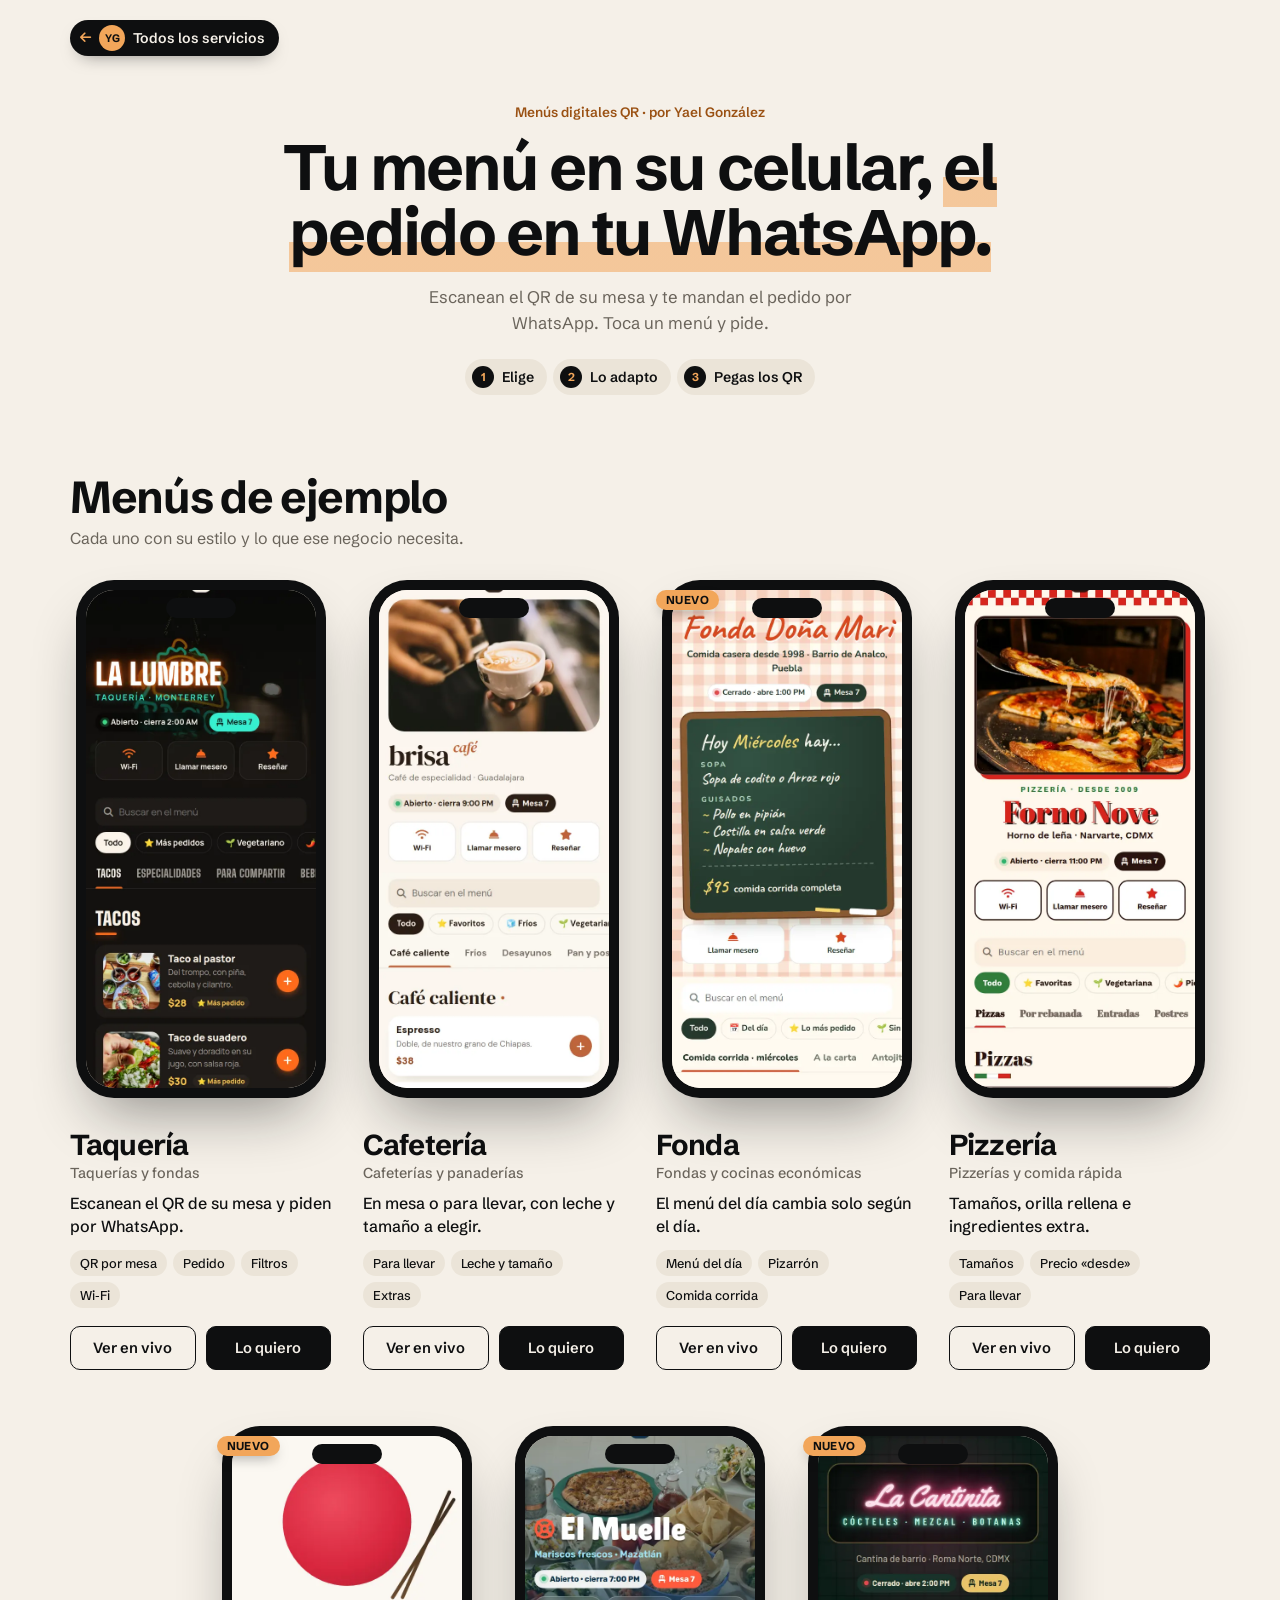
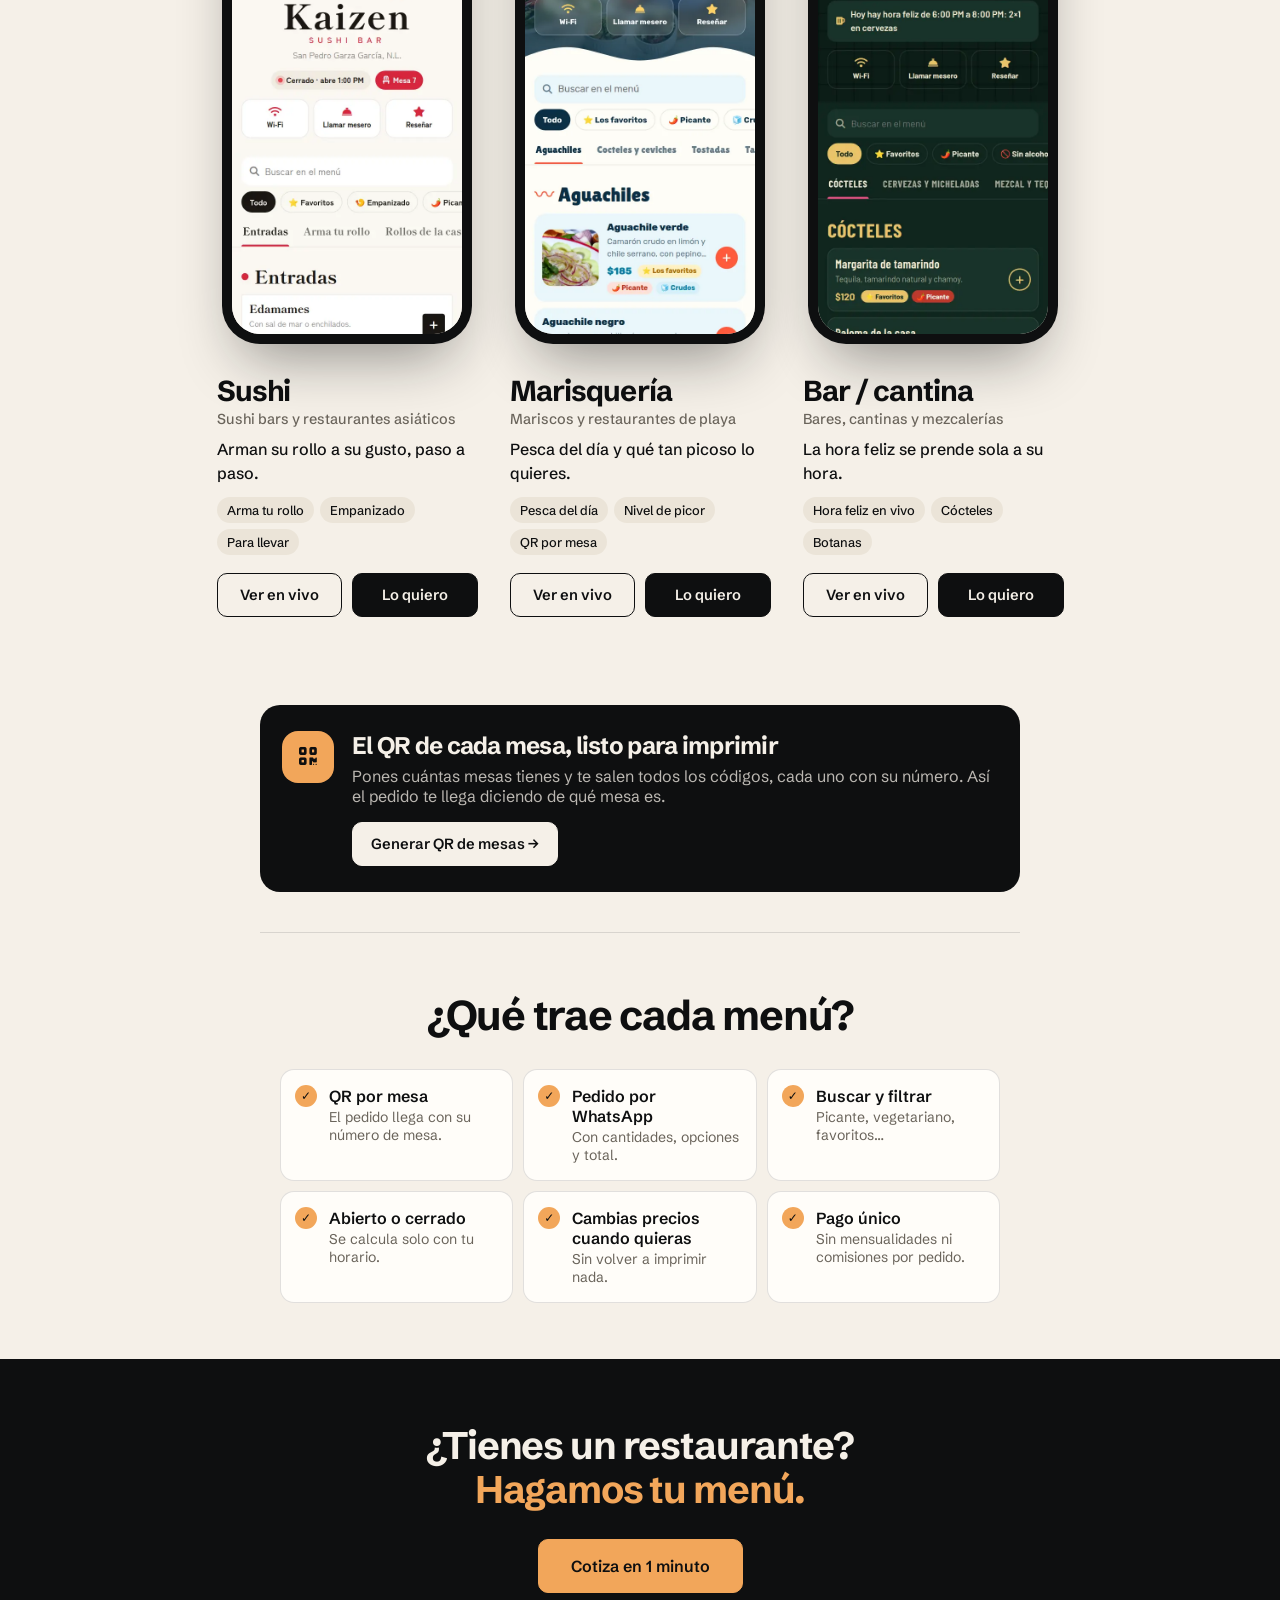
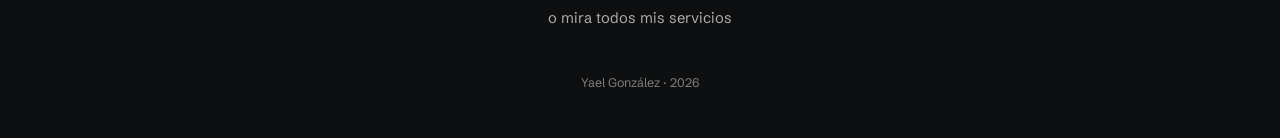
==== commit df86e930: "Íconos: el mismo programa en los 7 repos (assets/iconos/actualizar.py) recorta Font Awesome a los íc" ====
--- a/index.html
+++ b/index.html
@@ -23,7 +23,7 @@
   <link rel="preconnect" href="https://fonts.googleapis.com" />
   <link rel="preconnect" href="https://fonts.gstatic.com" crossorigin />
   <link href="https://fonts.googleapis.com/css2?family=Schibsted+Grotesk:wght@400;500;600;700&display=swap" rel="stylesheet" />
-  <link rel="stylesheet" href="assets/iconos/iconos.css?v=1" />
+  <link rel="stylesheet" href="assets/iconos/iconos.css?v=2" />
   <link rel="stylesheet" href="estilos.css?v=10" />
   <link rel="stylesheet" href="assets/cotizar.css?v=1" />
   <link rel="stylesheet" href="assets/carrusel.css?v=3" />
--- a/assets/iconos/iconos.css
+++ b/assets/iconos/iconos.css
@@ -1,9 +1,45 @@
-/*!
- * Font Awesome Free 6.5.1 by @fontawesome - https://fontawesome.com
- * License - https://fontawesome.com/license/free (Icons: CC BY 4.0, Fonts: SIL OFL 1.1, Code: MIT License)
- * Copyright 2023 Fonticons, Inc.
- */
-/* Versión ligera para yalech: solo los íconos que usan los ejemplos (se genera con iconos.py; no editar a mano). */
+/* Íconos: Font Awesome Free 6.5.1 (https://fontawesome.com), recortado a los que usa este sitio.
+ * Licencia: íconos CC BY 4.0, fuentes SIL OFL 1.1, código MIT. Copyright 2023 Fonticons, Inc.
+ * Generado con assets/iconos/actualizar.py; no lo edites a mano. */
+@font-face { font-family: 'Font Awesome 6 Free'; font-style: normal; font-weight: 900; font-display: block; src: url("solid.woff2?v=ec02e98f") format("woff2"); }
+@font-face { font-family: 'Font Awesome 6 Free'; font-style: normal; font-weight: 400; font-display: block; src: url("regular.woff2?v=251178c4") format("woff2"); }
+@font-face { font-family: 'Font Awesome 6 Brands'; font-style: normal; font-weight: 400; font-display: block; src: url("brands.woff2?v=27e3b55a") format("woff2"); }
 
-.fa{font-family:var(--fa-style-family,"Font Awesome 6 Free");font-weight:var(--fa-style,900)}.fa,.fa-brands,.fa-classic,.fa-regular,.fa-sharp,.fa-solid,.fab,.far,.fas{-moz-osx-font-smoothing:grayscale;-webkit-font-smoothing:antialiased;display:var(--fa-display,inline-block);font-style:normal;font-variant:normal;line-height:1;text-rendering:auto}.fa-classic,.fa-regular,.fa-solid,.far,.fas{font-family:"Font Awesome 6 Free"}.fa-brands,.fab{font-family:"Font Awesome 6 Brands"}.fa-1x{font-size:1em}.fa-2x{font-size:2em}.fa-3x{font-size:3em}.fa-4x{font-size:4em}.fa-5x{font-size:5em}.fa-6x{font-size:6em}.fa-7x{font-size:7em}.fa-8x{font-size:8em}.fa-9x{font-size:9em}.fa-10x{font-size:10em}.fa-2xs{font-size:.625em;line-height:.1em;vertical-align:.225em}.fa-xs{font-size:.75em;line-height:.08333em;vertical-align:.125em}.fa-sm{font-size:.875em;line-height:.07143em;vertical-align:.05357em}.fa-lg{font-size:1.25em;line-height:.05em;vertical-align:-.075em}.fa-xl{font-size:1.5em;line-height:.04167em;vertical-align:-.125em}.fa-2xl{font-size:2em;line-height:.03125em;vertical-align:-.1875em}.fa-fw{text-align:center;width:1.25em}.fa-ul{list-style-type:none;margin-left:var(--fa-li-margin,2.5em);padding-left:0}.fa-ul>li{position:relative}.fa-li{left:calc(var(--fa-li-width, 2em)*-1);position:absolute;text-align:center;width:var(--fa-li-width,2em);line-height:inherit}.fa-border{border-radius:var(--fa-border-radius,.1em);border:var(--fa-border-width,.08em) var(--fa-border-style,solid) var(--fa-border-color,#eee);padding:var(--fa-border-padding,.2em .25em .15em)}.fa-pull-left{float:left;margin-right:var(--fa-pull-margin,.3em)}.fa-pull-right{float:right;margin-left:var(--fa-pull-margin,.3em)}.fa-beat{-webkit-animation-name:fa-beat;animation-name:fa-beat;-webkit-animation-delay:var(--fa-animation-delay,0s);animation-delay:var(--fa-animation-delay,0s);-webkit-animation-direction:var(--fa-animation-direction,normal);animation-direction:var(--fa-animation-direction,normal);-webkit-animation-duration:var(--fa-animation-duration,1s);animation-duration:var(--fa-animation-duration,1s);-webkit-animation-iteration-count:var(--fa-animation-iteration-count,infinite);animation-iteration-count:var(--fa-animation-iteration-count,infinite);-webkit-animation-timing-function:var(--fa-animation-timing,ease-in-out);animation-timing-function:var(--fa-animation-timing,ease-in-out)}.fa-bounce{-webkit-animation-name:fa-bounce;animation-name:fa-bounce;-webkit-animation-delay:var(--fa-animation-delay,0s);animation-delay:var(--fa-animation-delay,0s);-webkit-animation-direction:var(--fa-animation-direction,normal);animation-direction:var(--fa-animation-direction,normal);-webkit-animation-duration:var(--fa-animation-duration,1s);animation-duration:var(--fa-animation-duration,1s);-webkit-animation-iteration-count:var(--fa-animation-iteration-count,infinite);animation-iteration-count:var(--fa-animation-iteration-count,infinite);-webkit-animation-timing-function:var(--fa-animation-timing,cubic-bezier(.28,.84,.42,1));animation-timing-function:var(--fa-animation-timing,cubic-bezier(.28,.84,.42,1))}.fa-fade{-webkit-animation-name:fa-fade;animation-name:fa-fade;-webkit-animation-iteration-count:var(--fa-animation-iteration-count,infinite);animation-iteration-count:var(--fa-animation-iteration-count,infinite);-webkit-animation-timing-function:var(--fa-animation-timing,cubic-bezier(.4,0,.6,1));animation-timing-function:var(--fa-animation-timing,cubic-bezier(.4,0,.6,1))}.fa-beat-fade,.fa-fade{-webkit-animation-delay:var(--fa-animation-delay,0s);animation-delay:var(--fa-animation-delay,0s);-webkit-animation-direction:var(--fa-animation-direction,normal);animation-direction:var(--fa-animation-direction,normal);-webkit-animation-duration:var(--fa-animation-duration,1s);animation-duration:var(--fa-animation-duration,1s)}.fa-beat-fade{-webkit-animation-name:fa-beat-fade;animation-name:fa-beat-fade;-webkit-animation-iteration-count:var(--fa-animation-iteration-count,infinite);animation-iteration-count:var(--fa-animation-iteration-count,infinite);-webkit-animation-timing-function:var(--fa-animation-timing,cubic-bezier(.4,0,.6,1));animation-timing-function:var(--fa-animation-timing,cubic-bezier(.4,0,.6,1))}.fa-flip{-webkit-animation-name:fa-flip;animation-name:fa-flip;-webkit-animation-delay:var(--fa-animation-delay,0s);animation-delay:var(--fa-animation-delay,0s);-webkit-animation-direction:var(--fa-animation-direction,normal);animation-direction:var(--fa-animation-direction,normal);-webkit-animation-duration:var(--fa-animation-duration,1s);animation-duration:var(--fa-animation-duration,1s);-webkit-animation-iteration-count:var(--fa-animation-iteration-count,infinite);animation-iteration-count:var(--fa-animation-iteration-count,infinite);-webkit-animation-timing-function:var(--fa-animation-timing,ease-in-out);animation-timing-function:var(--fa-animation-timing,ease-in-out)}.fa-shake{-webkit-animation-name:fa-shake;animation-name:fa-shake;-webkit-animation-duration:var(--fa-animation-duration,1s);animation-duration:var(--fa-animation-duration,1s);-webkit-animation-iteration-count:var(--fa-animation-iteration-count,infinite);animation-iteration-count:var(--fa-animation-iteration-count,infinite);-webkit-animation-timing-function:var(--fa-animation-timing,linear);animation-timing-function:var(--fa-animation-timing,linear)}.fa-shake,.fa-spin{-webkit-animation-delay:var(--fa-animation-delay,0s);animation-delay:var(--fa-animation-delay,0s);-webkit-animation-direction:var(--fa-animation-direction,normal);animation-direction:var(--fa-animation-direction,normal)}.fa-spin{-webkit-animation-name:fa-spin;animation-name:fa-spin;-webkit-animation-duration:var(--fa-animation-duration,2s);animation-duration:var(--fa-animation-duration,2s);-webkit-animation-iteration-count:var(--fa-animation-iteration-count,infinite);animation-iteration-count:var(--fa-animation-iteration-count,infinite);-webkit-animation-timing-function:var(--fa-animation-timing,linear);animation-timing-function:var(--fa-animation-timing,linear)}.fa-spin-reverse{--fa-animation-direction:reverse}.fa-pulse,.fa-spin-pulse{-webkit-animation-name:fa-spin;animation-name:fa-spin;-webkit-animation-direction:var(--fa-animation-direction,normal);animation-direction:var(--fa-animation-direction,normal);-webkit-animation-duration:var(--fa-animation-duration,1s);animation-duration:var(--fa-animation-duration,1s);-webkit-animation-iteration-count:var(--fa-animation-iteration-count,infinite);animation-iteration-count:var(--fa-animation-iteration-count,infinite);-webkit-animation-timing-function:var(--fa-animation-timing,steps(8));animation-timing-function:var(--fa-animation-timing,steps(8))}@media (prefers-reduced-motion:reduce){.fa-beat,.fa-beat-fade,.fa-bounce,.fa-fade,.fa-flip,.fa-pulse,.fa-shake,.fa-spin,.fa-spin-pulse{-webkit-animation-delay:-1ms;animation-delay:-1ms;-webkit-animation-duration:1ms;animation-duration:1ms;-webkit-animation-iteration-count:1;animation-iteration-count:1;-webkit-transition-delay:0s;transition-delay:0s;-webkit-transition-duration:0s;transition-duration:0s}}@-webkit-keyframes fa-beat{0%,90%{-webkit-transform:scale(1);transform:scale(1)}45%{-webkit-transform:scale(var(--fa-beat-scale,1.25));transform:scale(var(--fa-beat-scale,1.25))}}@keyframes fa-beat{0%,90%{-webkit-transform:scale(1);transform:scale(1)}45%{-webkit-transform:scale(var(--fa-beat-scale,1.25));transform:scale(var(--fa-beat-scale,1.25))}}@-webkit-keyframes fa-bounce{0%{-webkit-transform:scale(1) translateY(0);transform:scale(1) translateY(0)}10%{-webkit-transform:scale(var(--fa-bounce-start-scale-x,1.1),var(--fa-bounce-start-scale-y,.9)) translateY(0);transform:scale(var(--fa-bounce-start-scale-x,1.1),var(--fa-bounce-start-scale-y,.9)) translateY(0)}30%{-webkit-transform:scale(var(--fa-bounce-jump-scale-x,.9),var(--fa-bounce-jump-scale-y,1.1)) translateY(var(--fa-bounce-height,-.5em));transform:scale(var(--fa-bounce-jump-scale-x,.9),var(--fa-bounce-jump-scale-y,1.1)) translateY(var(--fa-bounce-height,-.5em))}50%{-webkit-transform:scale(var(--fa-bounce-land-scale-x,1.05),var(--fa-bounce-land-scale-y,.95)) translateY(0);transform:scale(var(--fa-bounce-land-scale-x,1.05),var(--fa-bounce-land-scale-y,.95)) translateY(0)}57%{-webkit-transform:scale(1) translateY(var(--fa-bounce-rebound,-.125em));transform:scale(1) translateY(var(--fa-bounce-rebound,-.125em))}64%{-webkit-transform:scale(1) translateY(0);transform:scale(1) translateY(0)}to{-webkit-transform:scale(1) translateY(0);transform:scale(1) translateY(0)}}@keyframes fa-bounce{0%{-webkit-transform:scale(1) translateY(0);transform:scale(1) translateY(0)}10%{-webkit-transform:scale(var(--fa-bounce-start-scale-x,1.1),var(--fa-bounce-start-scale-y,.9)) translateY(0);transform:scale(var(--fa-bounce-start-scale-x,1.1),var(--fa-bounce-start-scale-y,.9)) translateY(0)}30%{-webkit-transform:scale(var(--fa-bounce-jump-scale-x,.9),var(--fa-bounce-jump-scale-y,1.1)) translateY(var(--fa-bounce-height,-.5em));transform:scale(var(--fa-bounce-jump-scale-x,.9),var(--fa-bounce-jump-scale-y,1.1)) translateY(var(--fa-bounce-height,-.5em))}50%{-webkit-transform:scale(var(--fa-bounce-land-scale-x,1.05),var(--fa-bounce-land-scale-y,.95)) translateY(0);transform:scale(var(--fa-bounce-land-scale-x,1.05),var(--fa-bounce-land-scale-y,.95)) translateY(0)}57%{-webkit-transform:scale(1) translateY(var(--fa-bounce-rebound,-.125em));transform:scale(1) translateY(var(--fa-bounce-rebound,-.125em))}64%{-webkit-transform:scale(1) translateY(0);transform:scale(1) translateY(0)}to{-webkit-transform:scale(1) translateY(0);transform:scale(1) translateY(0)}}@-webkit-keyframes fa-fade{50%{opacity:var(--fa-fade-opacity,.4)}}@keyframes fa-fade{50%{opacity:var(--fa-fade-opacity,.4)}}@-webkit-keyframes fa-beat-fade{0%,to{opacity:var(--fa-beat-fade-opacity,.4);-webkit-transform:scale(1);transform:scale(1)}50%{opacity:1;-webkit-transform:scale(var(--fa-beat-fade-scale,1.125));transform:scale(var(--fa-beat-fade-scale,1.125))}}@keyframes fa-beat-fade{0%,to{opacity:var(--fa-beat-fade-opacity,.4);-webkit-transform:scale(1);transform:scale(1)}50%{opacity:1;-webkit-transform:scale(var(--fa-beat-fade-scale,1.125));transform:scale(var(--fa-beat-fade-scale,1.125))}}@-webkit-keyframes fa-flip{50%{-webkit-transform:rotate3d(var(--fa-flip-x,0),var(--fa-flip-y,1),var(--fa-flip-z,0),var(--fa-flip-angle,-180deg));transform:rotate3d(var(--fa-flip-x,0),var(--fa-flip-y,1),var(--fa-flip-z,0),var(--fa-flip-angle,-180deg))}}@keyframes fa-flip{50%{-webkit-transform:rotate3d(var(--fa-flip-x,0),var(--fa-flip-y,1),var(--fa-flip-z,0),var(--fa-flip-angle,-180deg));transform:rotate3d(var(--fa-flip-x,0),var(--fa-flip-y,1),var(--fa-flip-z,0),var(--fa-flip-angle,-180deg))}}@-webkit-keyframes fa-shake{0%{-webkit-transform:rotate(-15deg);transform:rotate(-15deg)}4%{-webkit-transform:rotate(15deg);transform:rotate(15deg)}8%,24%{-webkit-transform:rotate(-18deg);transform:rotate(-18deg)}12%,28%{-webkit-transform:rotate(18deg);transform:rotate(18deg)}16%{-webkit-transform:rotate(-22deg);transform:rotate(-22deg)}20%{-webkit-transform:rotate(22deg);transform:rotate(22deg)}32%{-webkit-transform:rotate(-12deg);transform:rotate(-12deg)}36%{-webkit-transform:rotate(12deg);transform:rotate(12deg)}40%,to{-webkit-transform:rotate(0deg);transform:rotate(0deg)}}@keyframes fa-shake{0%{-webkit-transform:rotate(-15deg);transform:rotate(-15deg)}4%{-webkit-transform:rotate(15deg);transform:rotate(15deg)}8%,24%{-webkit-transform:rotate(-18deg);transform:rotate(-18deg)}12%,28%{-webkit-transform:rotate(18deg);transform:rotate(18deg)}16%{-webkit-transform:rotate(-22deg);transform:rotate(-22deg)}20%{-webkit-transform:rotate(22deg);transform:rotate(22deg)}32%{-webkit-transform:rotate(-12deg);transform:rotate(-12deg)}36%{-webkit-transform:rotate(12deg);transform:rotate(12deg)}40%,to{-webkit-transform:rotate(0deg);transform:rotate(0deg)}}@-webkit-keyframes fa-spin{0%{-webkit-transform:rotate(0deg);transform:rotate(0deg)}to{-webkit-transform:rotate(1turn);transform:rotate(1turn)}}@keyframes fa-spin{0%{-webkit-transform:rotate(0deg);transform:rotate(0deg)}to{-webkit-transform:rotate(1turn);transform:rotate(1turn)}}.fa-rotate-90{-webkit-transform:rotate(90deg);transform:rotate(90deg)}.fa-rotate-180{-webkit-transform:rotate(180deg);transform:rotate(180deg)}.fa-rotate-270{-webkit-transform:rotate(270deg);transform:rotate(270deg)}.fa-flip-horizontal{-webkit-transform:scaleX(-1);transform:scaleX(-1)}.fa-flip-vertical{-webkit-transform:scaleY(-1);transform:scaleY(-1)}.fa-flip-both,.fa-flip-horizontal.fa-flip-vertical{-webkit-transform:scale(-1);transform:scale(-1)}.fa-rotate-by{-webkit-transform:rotate(var(--fa-rotate-angle,none));transform:rotate(var(--fa-rotate-angle,none))}.fa-stack{display:inline-block;height:2em;line-height:2em;position:relative;vertical-align:middle;width:2.5em}.fa-stack-1x,.fa-stack-2x{left:0;position:absolute;text-align:center;width:100%;z-index:var(--fa-stack-z-index,auto)}.fa-stack-1x{line-height:inherit}.fa-stack-2x{font-size:2em}.fa-inverse{color:var(--fa-inverse,#fff)}.fa-trash-can:before{content:"\f2ed"}.fa-stethoscope:before{content:"\f0f1"}.fa-file-lines:before{content:"\f15c"}.fa-ring:before{content:"\f70b"}.fa-calendar-days:before{content:"\f073"}.fa-door-open:before{content:"\f52b"}.fa-soap:before{content:"\e06e"}.fa-face-smile-beam:before{content:"\f5b8"}.fa-flag-checkered:before{content:"\f11e"}.fa-beer-mug-empty:before{content:"\f0fc"}.fa-fire-flame-simple:before{content:"\f46a"}.fa-address-book:before{content:"\f2b9"}.fa-comments:before{content:"\f086"}.fa-clipboard-list:before{content:"\f46d"}.fa-truck-ramp-box:before{content:"\f4de"}.fa-toggle-off:before{content:"\f204"}.fa-paw:before{content:"\f1b0"}.fa-cloud:before{content:"\f0c2"}.fa-bell-concierge:before{content:"\f562"}.fa-people-arrows:before{content:"\e068"}.fa-scissors:before{content:"\f0c4"}.fa-laptop-code:before{content:"\f5fc"}.fa-bars:before{content:"\f0c9"}.fa-heart-crack:before{content:"\f7a9"}.fa-lightbulb:before{content:"\f0eb"}.fa-fire-burner:before{content:"\e4f1"}.fa-flag:before{content:"\f024"}.fa-volume-low:before{content:"\f027"}.fa-circle-dot:before{content:"\f192"}.fa-campground:before{content:"\f6bb"}.fa-paintbrush:before{content:"\f1fc"}.fa-lock:before{content:"\f023"}.fa-tree:before{content:"\f1bb"}.fa-car-side:before{content:"\f5e4"}.fa-share-nodes:before{content:"\f1e0"}.fa-hourglass-half:before{content:"\f252"}.fa-microscope:before{content:"\f610"}.fa-sink:before{content:"\e06d"}.fa-bag-shopping:before{content:"\f290"}.fa-users:before{content:"\f0c0"}.fa-hand:before{content:"\f256"}.fa-plug:before{content:"\f1e6"}.fa-tooth:before{content:"\f5c9"}.fa-bicycle:before{content:"\f206"}.fa-truck-medical:before{content:"\f0f9"}.fa-school:before{content:"\f549"}.fa-money-bill:before{content:"\f0d6"}.fa-chart-simple:before{content:"\e473"}.fa-wand-magic-sparkles:before{content:"\e2ca"}.fa-user:before{content:"\f007"}.fa-van-shuttle:before{content:"\f5b6"}.fa-key:before{content:"\f084"}.fa-globe:before{content:"\f0ac"}.fa-location-arrow:before{content:"\f124"}.fa-money-bill-wave:before{content:"\f53a"}.fa-star:before{content:"\f005"}.fa-cross:before{content:"\f654"}.fa-box:before{content:"\f466"}.fa-shapes:before{content:"\f61f"}.fa-person-breastfeeding:before{content:"\e53a"}.fa-heart-pulse:before{content:"\f21e"}.fa-temperature-high:before{content:"\f769"}.fa-crown:before{content:"\f521"}.fa-user-group:before{content:"\f500"}.fa-fire:before{content:"\f06d"}.fa-pepper-hot:before{content:"\f816"}.fa-champagne-glasses:before{content:"\f79f"}.fa-wifi:before{content:"\f1eb"}.fa-bath:before{content:"\f2cd"}.fa-mug-hot:before{content:"\f7b6"}.fa-gift:before{content:"\f06b"}.fa-rotate-left:before{content:"\f2ea"}.fa-table-columns:before{content:"\f0db"}.fa-handshake:before{content:"\f2b5"}.fa-chair:before{content:"\f6c0"}.fa-circle-check:before{content:"\f058"}.fa-user-tie:before{content:"\f508"}.fa-certificate:before{content:"\f0a3"}.fa-box-open:before{content:"\f49e"}.fa-spa:before{content:"\f5bb"}.fa-diamond-turn-right:before{content:"\f5eb"}.fa-seedling:before{content:"\f4d8"}.fa-left-right:before{content:"\f337"}.fa-bowl-food:before{content:"\e4c6"}.fa-children:before{content:"\e4e1"}.fa-shield-halved:before{content:"\f3ed"}.fa-couch:before{content:"\f4b8"}.fa-church:before{content:"\f51d"}.fa-snowflake:before{content:"\f2dc"}.fa-question:before{content:"\3f"}.fa-file-signature:before{content:"\f573"}.fa-hand-holding-heart:before{content:"\f4be"}.fa-leaf:before{content:"\f06c"}.fa-arrow-right:before{content:"\f061"}.fa-cash-register:before{content:"\f788"}.fa-screwdriver-wrench:before{content:"\f7d9"}.fa-heart:before{content:"\f004"}.fa-bottle-water:before{content:"\e4c5"}.fa-kitchen-set:before{content:"\e51a"}.fa-cube:before{content:"\f1b2"}.fa-shield-dog:before{content:"\e573"}.fa-circle:before{content:"\f111"}.fa-user-astronaut:before{content:"\f4fb"}.fa-wallet:before{content:"\f555"}.fa-wrench:before{content:"\f0ad"}.fa-cat:before{content:"\f6be"}.fa-tags:before{content:"\f02c"}.fa-square-parking:before{content:"\f540"}.fa-faucet-drip:before{content:"\e006"}.fa-eye:before{content:"\f06e"}.fa-user-slash:before{content:"\f506"}.fa-pen:before{content:"\f304"}.fa-house-chimney:before{content:"\e3af"}.fa-comment-dots:before{content:"\f4ad"}.fa-phone:before{content:"\f095"}.fa-child-reaching:before{content:"\e59d"}.fa-door-closed:before{content:"\f52a"}.fa-shirt:before{content:"\f553"}.fa-headphones:before{content:"\f025"}.fa-arrow-left:before{content:"\f060"}.fa-table-cells:before{content:"\f00a"}.fa-person-dress:before{content:"\f182"}.fa-phone-volume:before{content:"\f2a0"}.fa-tag:before{content:"\f02b"}.fa-cake-candles:before{content:"\f1fd"}.fa-envelope:before{content:"\f0e0"}.fa-circle-info:before{content:"\f05a"}.fa-camera:before{content:"\f030"}.fa-hand-holding-droplet:before{content:"\f4c1"}.fa-calendar-check:before{content:"\f274"}.fa-truck:before{content:"\f0d1"}.fa-tent:before{content:"\e57d"}.fa-cookie:before{content:"\f563"}.fa-dumbbell:before{content:"\f44b"}.fa-calendar-plus:before{content:"\f271"}.fa-minus:before{content:"\f068"}.fa-clock:before{content:"\f017"}.fa-keyboard:before{content:"\f11c"}.fa-flask:before{content:"\f0c3"}.fa-ticket:before{content:"\f145"}.fa-power-off:before{content:"\f011"}.fa-id-card:before{content:"\f2c2"}.fa-utensils:before{content:"\f2e7"}.fa-bolt:before{content:"\f0e7"}.fa-toilet:before{content:"\f7d8"}.fa-sun:before{content:"\f185"}.fa-grip-lines:before{content:"\f7a4"}.fa-credit-card:before{content:"\f09d"}.fa-car:before{content:"\f1b9"}.fa-mountain-sun:before{content:"\e52f"}.fa-bed:before{content:"\f236"}.fa-podcast:before{content:"\f2ce"}.fa-location-dot:before{content:"\f3c5"}.fa-person-swimming:before{content:"\f5c4"}.fa-arrow-down:before{content:"\f063"}.fa-droplet:before{content:"\f043"}.fa-earth-americas:before{content:"\f57d"}.fa-dove:before{content:"\f4ba"}.fa-socks:before{content:"\f696"}.fa-envelope-open-text:before{content:"\f658"}.fa-boxes-stacked:before{content:"\f468"}.fa-link:before{content:"\f0c1"}.fa-play:before{content:"\f04b"}.fa-magnifying-glass:before{content:"\f002"}.fa-file-pen:before{content:"\f31c"}.fa-receipt:before{content:"\f543"}.fa-chevron-down:before{content:"\f078"}.fa-list-check:before{content:"\f0ae"}.fa-wind:before{content:"\f72e"}.fa-truck-fast:before{content:"\f48b"}.fa-fish:before{content:"\f578"}.fa-copy:before{content:"\f0c5"}.fa-plus:before{content:"\2b"}.fa-xmark:before{content:"\f00d"}.fa-baby:before{content:"\f77c"}.fa-ruler-combined:before{content:"\f546"}.fa-teeth:before{content:"\f62e"}.fa-map:before{content:"\f279"}.fa-rocket:before{content:"\f135"}.fa-store:before{content:"\f54e"}.fa-chevron-left:before{content:"\f053"}.fa-chevron-right:before{content:"\f054"}.fa-percent:before{content:"\25"}.fa-face-smile:before{content:"\f118"}.fa-person-praying:before{content:"\f683"}.fa-rotate:before{content:"\f2f1"}.fa-building:before{content:"\f1ad"}.fa-qrcode:before{content:"\f029"}.fa-clock-rotate-left:before{content:"\f1da"}.fa-pen-nib:before{content:"\f5ad"}.fa-dog:before{content:"\f6d3"}.fa-moon:before{content:"\f186"}.fa-music:before{content:"\f001"}.fa-shield-heart:before{content:"\e574"}.fa-fan:before{content:"\f863"}.fa-calendar:before{content:"\f133"}.fa-scale-balanced:before{content:"\f24e"}.fa-shower:before{content:"\f2cc"}.fa-user-plus:before{content:"\f234"}.fa-check:before{content:"\f00c"}.fa-briefcase:before{content:"\f0b1"}.fa-triangle-exclamation:before{content:"\f071"}.fa-life-ring:before{content:"\f1cd"}.fa-thumbs-up:before{content:"\f164"}.fa-file-invoice:before{content:"\f570"}.fa-syringe:before{content:"\f48e"}.fa-cloud-sun:before{content:"\f6c4"}.fa-bone:before{content:"\f5d7"}.fa-plane:before{content:"\f072"}.fa-print:before{content:"\f02f"}.fa-building-columns:before{content:"\f19c"}.fa-umbrella:before{content:"\f0e9"}.fa-video:before{content:"\f03d"}.fa-graduation-cap:before{content:"\f19d"}
-.fa-sr-only,.fa-sr-only-focusable:not(:focus),.sr-only,.sr-only-focusable:not(:focus){position:absolute;width:1px;height:1px;padding:0;margin:-1px;overflow:hidden;clip:rect(0,0,0,0);white-space:nowrap;border-width:0}:host,:root{--fa-style-family-brands:"Font Awesome 6 Brands";--fa-font-brands:normal 400 1em/1 "Font Awesome 6 Brands"}@font-face{font-family:"Font Awesome 6 Brands";font-style:normal;font-weight:400;font-display:block;src:url(./fa-brands-400.woff2) format("woff2")}.fa-brands,.fab{font-weight:400}.fa-linkedin-in:before{content:"\f0e1"}.fa-discord:before{content:"\f392"}.fa-apple:before{content:"\f179"}.fa-facebook-f:before{content:"\f39e"}.fa-spotify:before{content:"\f1bc"}.fa-tiktok:before{content:"\e07b"}.fa-twitch:before{content:"\f1e8"}.fa-instagram:before{content:"\f16d"}.fa-whatsapp:before{content:"\f232"}.fa-pinterest-p:before{content:"\f231"}.fa-github:before{content:"\f09b"}.fa-youtube:before{content:"\f167"}:host,:root{--fa-font-regular:normal 400 1em/1 "Font Awesome 6 Free"}@font-face{font-family:"Font Awesome 6 Free";font-style:normal;font-weight:400;font-display:block;src:url(./fa-regular-400.woff2) format("woff2")}.fa-regular,.far{font-weight:400}:host,:root{--fa-style-family-classic:"Font Awesome 6 Free";--fa-font-solid:normal 900 1em/1 "Font Awesome 6 Free"}@font-face{font-family:"Font Awesome 6 Free";font-style:normal;font-weight:900;font-display:block;src:url(./fa-solid-900.woff2) format("woff2")}.fa-solid,.fas{font-weight:900}
+.fa-solid, .fa-regular, .fa-brands {
+  -moz-osx-font-smoothing: grayscale; -webkit-font-smoothing: antialiased;
+  display: var(--fa-display, inline-block); font-style: normal; font-variant: normal;
+  line-height: 1; text-rendering: auto;
+}
+.fa-solid { font-family: 'Font Awesome 6 Free'; font-weight: 900; }
+.fa-regular { font-family: 'Font Awesome 6 Free'; font-weight: 400; }
+.fa-brands { font-family: 'Font Awesome 6 Brands'; font-weight: 400; }
+
+.fa-arrow-left::before { content: "\f060"; }
+.fa-arrow-right::before { content: "\f061"; }
+.fa-bag-shopping::before { content: "\f290"; }
+.fa-beer-mug-empty::before { content: "\f0fc"; }
+.fa-bell-concierge::before { content: "\f562"; }
+.fa-bolt::before { content: "\f0e7"; }
+.fa-chair::before { content: "\f6c0"; }
+.fa-check::before { content: "\f00c"; }
+.fa-chevron-left::before { content: "\f053"; }
+.fa-chevron-right::before { content: "\f054"; }
+.fa-envelope-open-text::before { content: "\f658"; }
+.fa-fish::before { content: "\f578"; }
+.fa-globe::before { content: "\f0ac"; }
+.fa-id-card::before { content: "\f2c2"; }
+.fa-laptop-code::before { content: "\f5fc"; }
+.fa-life-ring::before { content: "\f1cd"; }
+.fa-lightbulb::before { content: "\f0eb"; }
+.fa-link::before { content: "\f0c1"; }
+.fa-magnifying-glass::before { content: "\f002"; }
+.fa-minus::before { content: "\f068"; }
+.fa-plus::before { content: "\2b"; }
+.fa-print::before { content: "\f02f"; }
+.fa-qrcode::before { content: "\f029"; }
+.fa-rocket::before { content: "\f135"; }
+.fa-star::before { content: "\f005"; }
+.fa-utensils::before { content: "\f2e7"; }
+.fa-whatsapp::before { content: "\f232"; }
+.fa-wifi::before { content: "\f1eb"; }
+.fa-xmark::before { content: "\f00d"; }
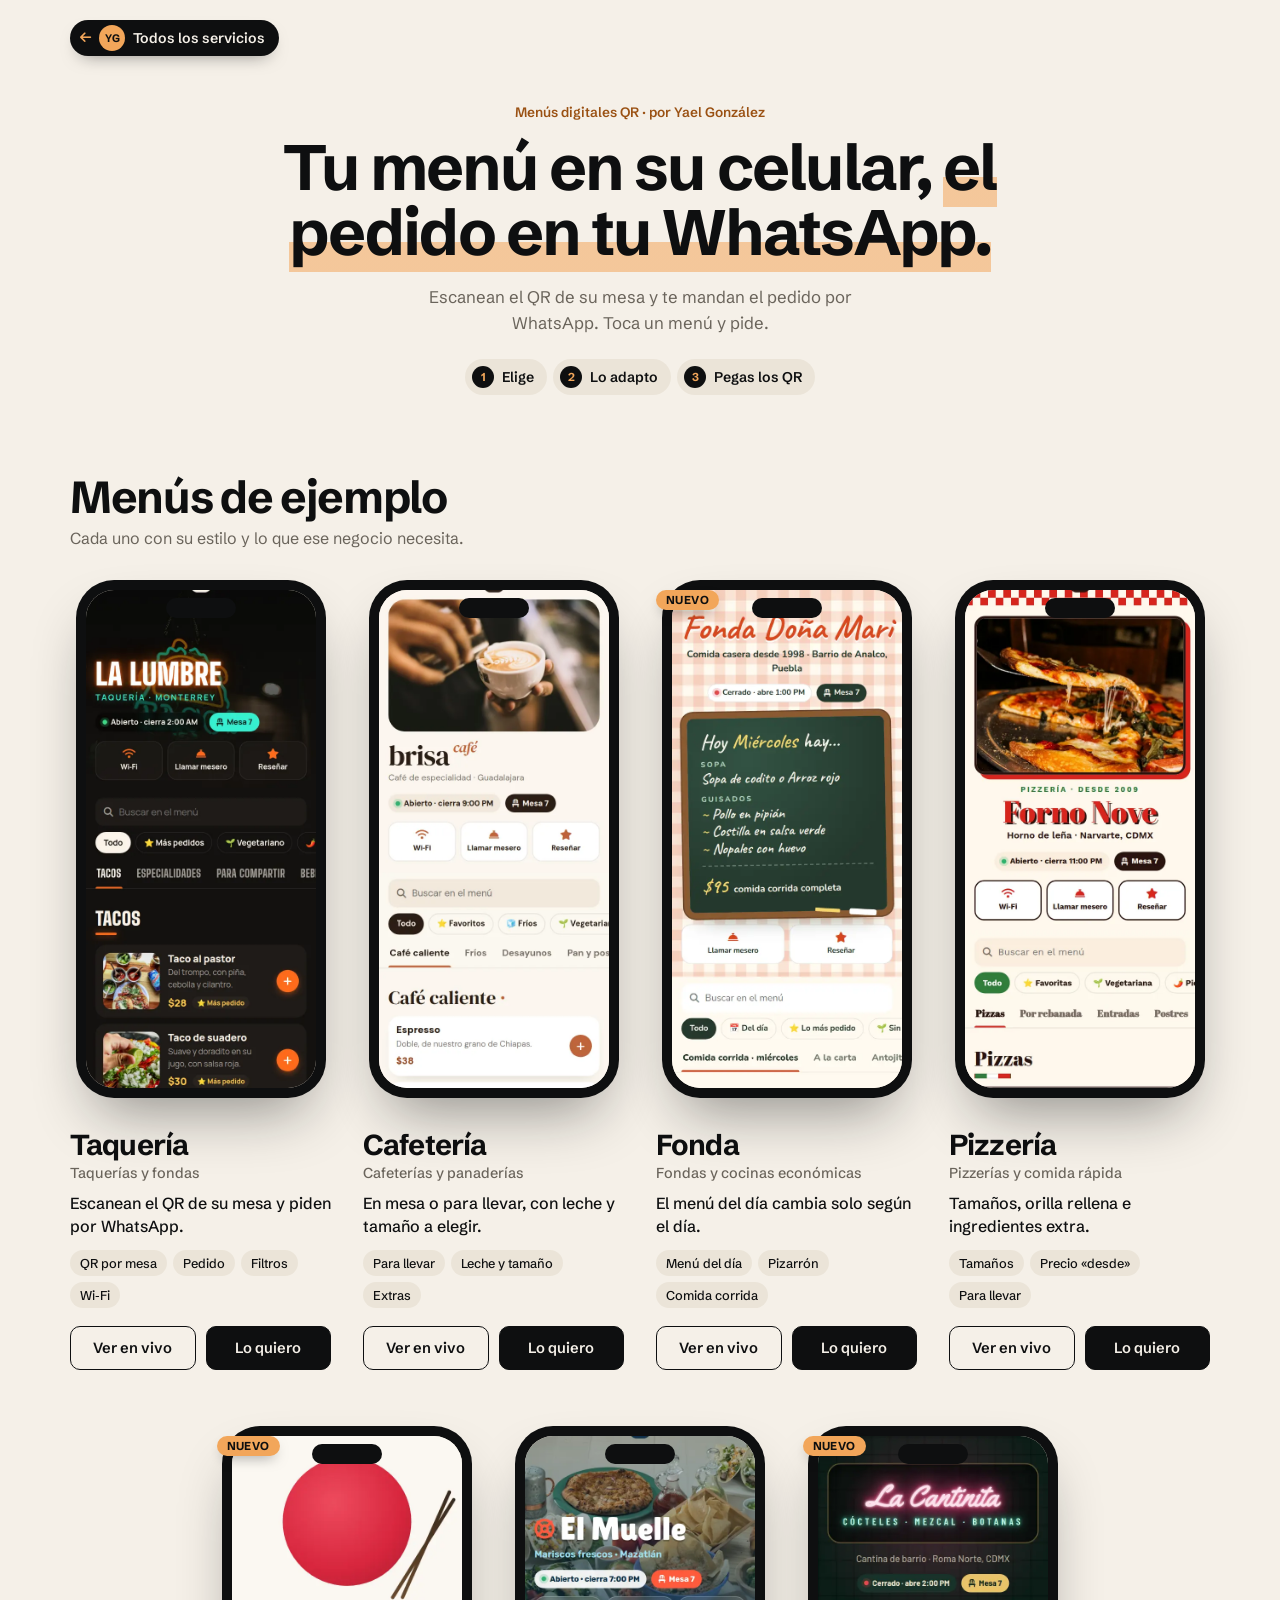
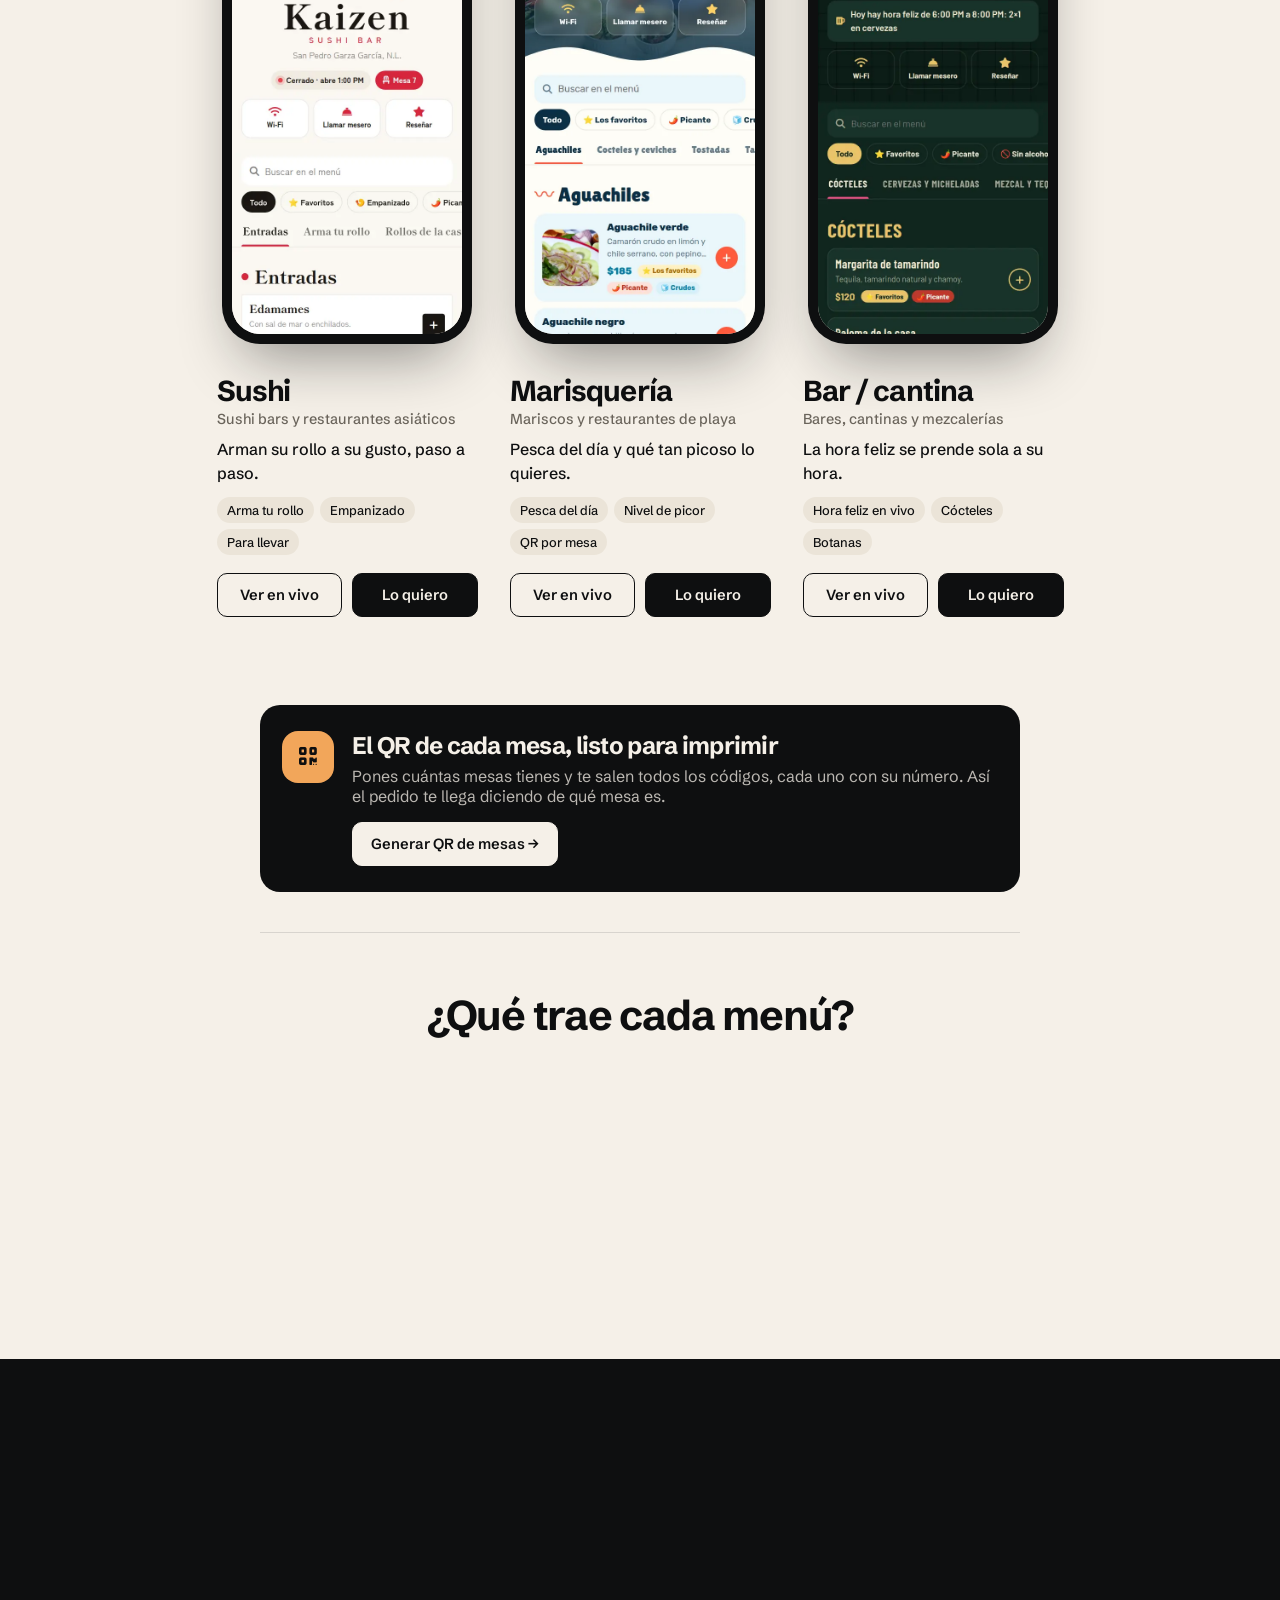
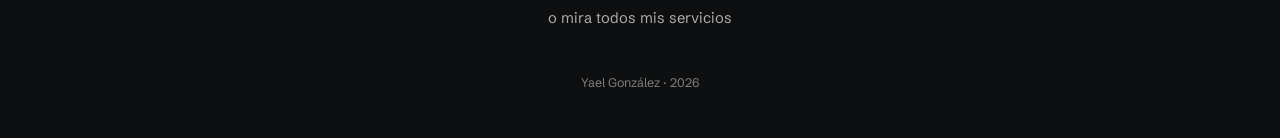
==== commit c2a551bb: "Portada más rápida: la primera imagen visible carga de inmediato y con prioridad, y las capturas lar" ====
--- a/index.html
+++ b/index.html
@@ -57,7 +57,7 @@
     <div class="grid">
       <article class="item">
         <a class="phone" href="taqueria/?mesa=7" target="_blank" rel="noopener" aria-label="Ver menú de taquería en vivo">
-          <span class="screen"><img src="assets/plantillas/menu-taqueria.jpg" alt="Menú digital de una taquería" loading="lazy" width="540" height="1169" data-tall="assets/plantillas/largas/menu-taqueria.webp" /></span>
+          <span class="screen"><img src="assets/plantillas/menu-taqueria.jpg" alt="Menú digital de una taquería" fetchpriority="high" width="540" height="1169" data-tall="assets/plantillas/largas/menu-taqueria.webp" /></span>
         </a>
         <div class="item-info">
           <h3 class="item-name">Taquería</h3>
@@ -237,7 +237,10 @@
       tall.onload = () => { img.removeAttribute('height'); img.src = tall.src; e.target.classList.add('is-tall'); medir(e.target); };
       tall.src = img.dataset.tall;
     }), { rootMargin: '300px' });
-    if (!motion.calm) phones.forEach(p => cargar.observe(p));
+    // Las capturas largas esperan a que la página termine de cargar, para no competir con lo primero que se ve
+    const empezar = () => { if (!motion.calm) phones.forEach(p => cargar.observe(p)); };
+    if (document.readyState === 'complete') setTimeout(empezar, 300);
+    else addEventListener('load', () => setTimeout(empezar, 300), { once: true });
     addEventListener('resize', () => document.querySelectorAll('.phone.is-tall').forEach(medir));
 
     // En pantallas táctiles no hay "pasar el mouse": se recorre sola mientras está a la vista
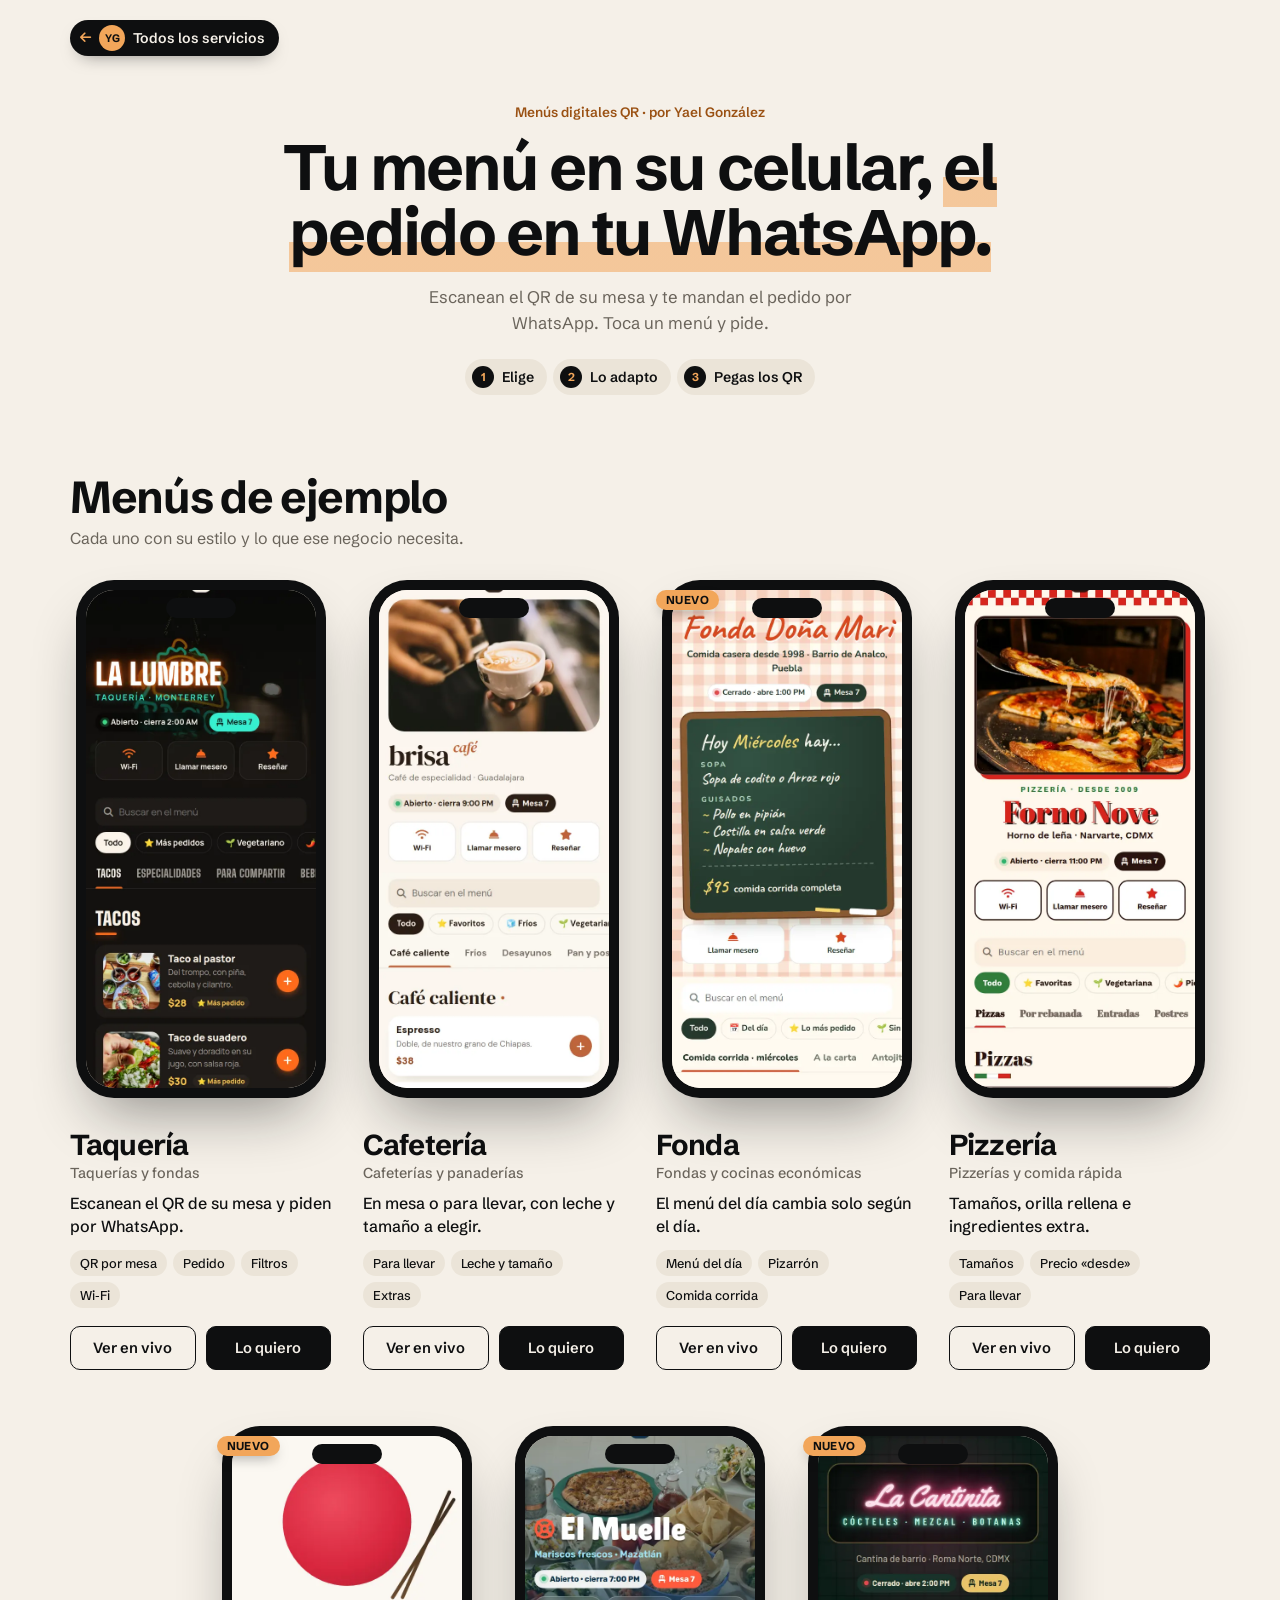
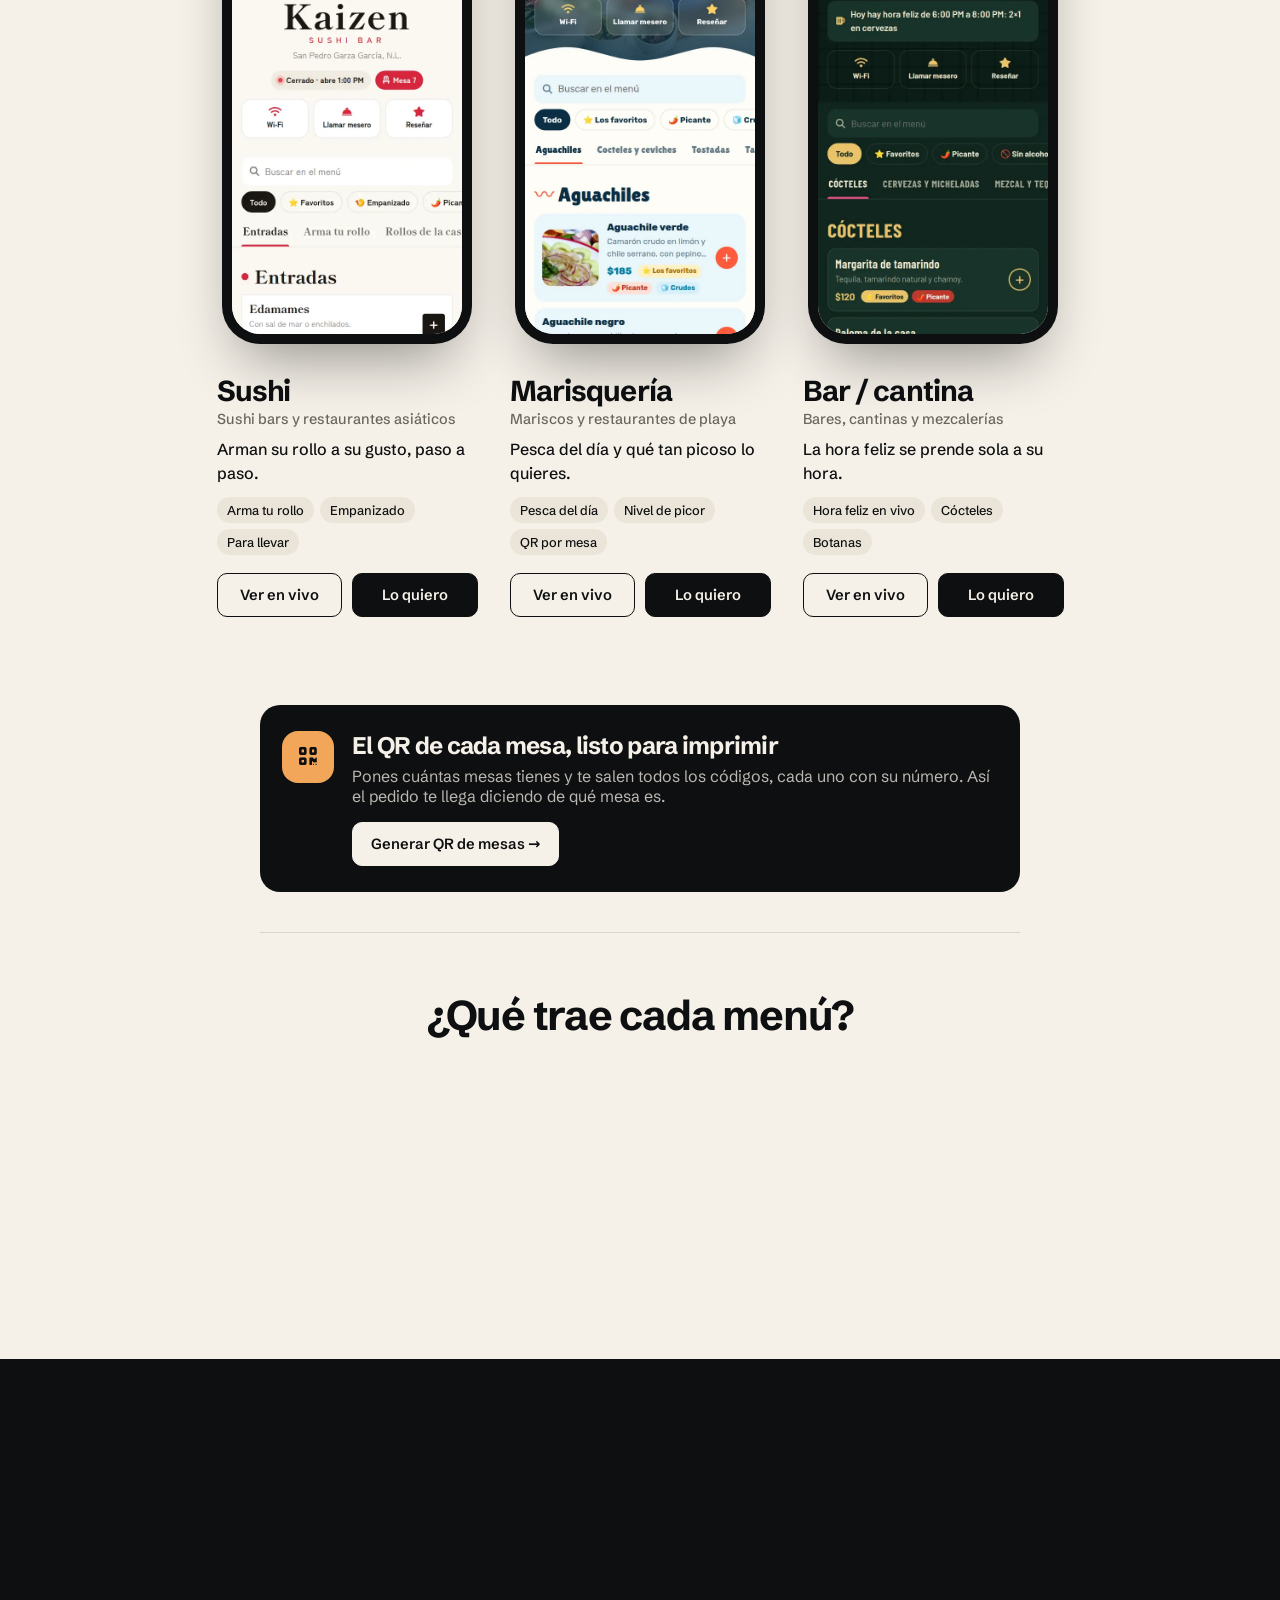
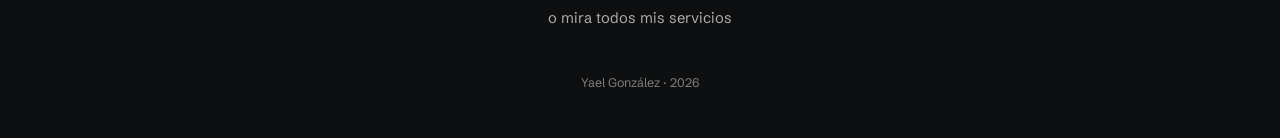
==== commit b3e5daf9: "Tipografías desde el propio sitio y precargadas (assets/fuentes/actualizar.py): la página ya no brin" ====
--- a/index.html
+++ b/index.html
@@ -19,10 +19,8 @@
 
   <link rel="icon" href="favicon.svg" type="image/svg+xml" />
   <link rel="apple-touch-icon" href="assets/apple-touch-icon.png" />
-
-  <link rel="preconnect" href="https://fonts.googleapis.com" />
-  <link rel="preconnect" href="https://fonts.gstatic.com" crossorigin />
-  <link href="https://fonts.googleapis.com/css2?family=Schibsted+Grotesk:wght@400;500;600;700&display=swap" rel="stylesheet" />
+  <link rel="preload" href="assets/fuentes/schibsted-grotesk-latin-abd60509.woff2" as="font" type="font/woff2" crossorigin />
+  <link rel="stylesheet" href="assets/fuentes/schibstedgrotesk-2d2a8c.css" />
   <link rel="stylesheet" href="assets/iconos/iconos.css?v=2" />
   <link rel="stylesheet" href="estilos.css?v=10" />
   <link rel="stylesheet" href="assets/cotizar.css?v=1" />
--- a/assets/fuentes/schibstedgrotesk-2d2a8c.css
+++ b/assets/fuentes/schibstedgrotesk-2d2a8c.css
@@ -0,0 +1,67 @@
+/* Tipografías de Google Fonts (licencia SIL OFL), servidas desde este sitio.
+ * Origen: https://fonts.googleapis.com/css2?family=Schibsted+Grotesk:wght@400;500;600;700&display=swap
+ * Solo los juegos latin y latin-ext. Se genera con fuentes.py; no editar a mano. */
+@font-face {
+  font-family: 'Schibsted Grotesk';
+  font-style: normal;
+  font-weight: 400;
+  font-display: swap;
+  src: url(schibsted-grotesk-latin-ext-0b648569.woff2) format('woff2');
+  unicode-range: U+0100-02BA, U+02BD-02C5, U+02C7-02CC, U+02CE-02D7, U+02DD-02FF, U+0304, U+0308, U+0329, U+1D00-1DBF, U+1E00-1E9F, U+1EF2-1EFF, U+2020, U+20A0-20AB, U+20AD-20C4, U+2113, U+2C60-2C7F, U+A720-A7FF;
+}
+@font-face {
+  font-family: 'Schibsted Grotesk';
+  font-style: normal;
+  font-weight: 400;
+  font-display: swap;
+  src: url(schibsted-grotesk-latin-abd60509.woff2) format('woff2');
+  unicode-range: U+0000-00FF, U+0131, U+0152-0153, U+02BB-02BC, U+02C6, U+02DA, U+02DC, U+0304, U+0308, U+0329, U+2000-206F, U+20AC, U+2122, U+2191, U+2193, U+2212, U+2215, U+FEFF, U+FFFD;
+}
+@font-face {
+  font-family: 'Schibsted Grotesk';
+  font-style: normal;
+  font-weight: 500;
+  font-display: swap;
+  src: url(schibsted-grotesk-latin-ext-0b648569.woff2) format('woff2');
+  unicode-range: U+0100-02BA, U+02BD-02C5, U+02C7-02CC, U+02CE-02D7, U+02DD-02FF, U+0304, U+0308, U+0329, U+1D00-1DBF, U+1E00-1E9F, U+1EF2-1EFF, U+2020, U+20A0-20AB, U+20AD-20C4, U+2113, U+2C60-2C7F, U+A720-A7FF;
+}
+@font-face {
+  font-family: 'Schibsted Grotesk';
+  font-style: normal;
+  font-weight: 500;
+  font-display: swap;
+  src: url(schibsted-grotesk-latin-abd60509.woff2) format('woff2');
+  unicode-range: U+0000-00FF, U+0131, U+0152-0153, U+02BB-02BC, U+02C6, U+02DA, U+02DC, U+0304, U+0308, U+0329, U+2000-206F, U+20AC, U+2122, U+2191, U+2193, U+2212, U+2215, U+FEFF, U+FFFD;
+}
+@font-face {
+  font-family: 'Schibsted Grotesk';
+  font-style: normal;
+  font-weight: 600;
+  font-display: swap;
+  src: url(schibsted-grotesk-latin-ext-0b648569.woff2) format('woff2');
+  unicode-range: U+0100-02BA, U+02BD-02C5, U+02C7-02CC, U+02CE-02D7, U+02DD-02FF, U+0304, U+0308, U+0329, U+1D00-1DBF, U+1E00-1E9F, U+1EF2-1EFF, U+2020, U+20A0-20AB, U+20AD-20C4, U+2113, U+2C60-2C7F, U+A720-A7FF;
+}
+@font-face {
+  font-family: 'Schibsted Grotesk';
+  font-style: normal;
+  font-weight: 600;
+  font-display: swap;
+  src: url(schibsted-grotesk-latin-abd60509.woff2) format('woff2');
+  unicode-range: U+0000-00FF, U+0131, U+0152-0153, U+02BB-02BC, U+02C6, U+02DA, U+02DC, U+0304, U+0308, U+0329, U+2000-206F, U+20AC, U+2122, U+2191, U+2193, U+2212, U+2215, U+FEFF, U+FFFD;
+}
+@font-face {
+  font-family: 'Schibsted Grotesk';
+  font-style: normal;
+  font-weight: 700;
+  font-display: swap;
+  src: url(schibsted-grotesk-latin-ext-0b648569.woff2) format('woff2');
+  unicode-range: U+0100-02BA, U+02BD-02C5, U+02C7-02CC, U+02CE-02D7, U+02DD-02FF, U+0304, U+0308, U+0329, U+1D00-1DBF, U+1E00-1E9F, U+1EF2-1EFF, U+2020, U+20A0-20AB, U+20AD-20C4, U+2113, U+2C60-2C7F, U+A720-A7FF;
+}
+@font-face {
+  font-family: 'Schibsted Grotesk';
+  font-style: normal;
+  font-weight: 700;
+  font-display: swap;
+  src: url(schibsted-grotesk-latin-abd60509.woff2) format('woff2');
+  unicode-range: U+0000-00FF, U+0131, U+0152-0153, U+02BB-02BC, U+02C6, U+02DA, U+02DC, U+0304, U+0308, U+0329, U+2000-206F, U+20AC, U+2122, U+2191, U+2193, U+2212, U+2215, U+FEFF, U+FFFD;
+}
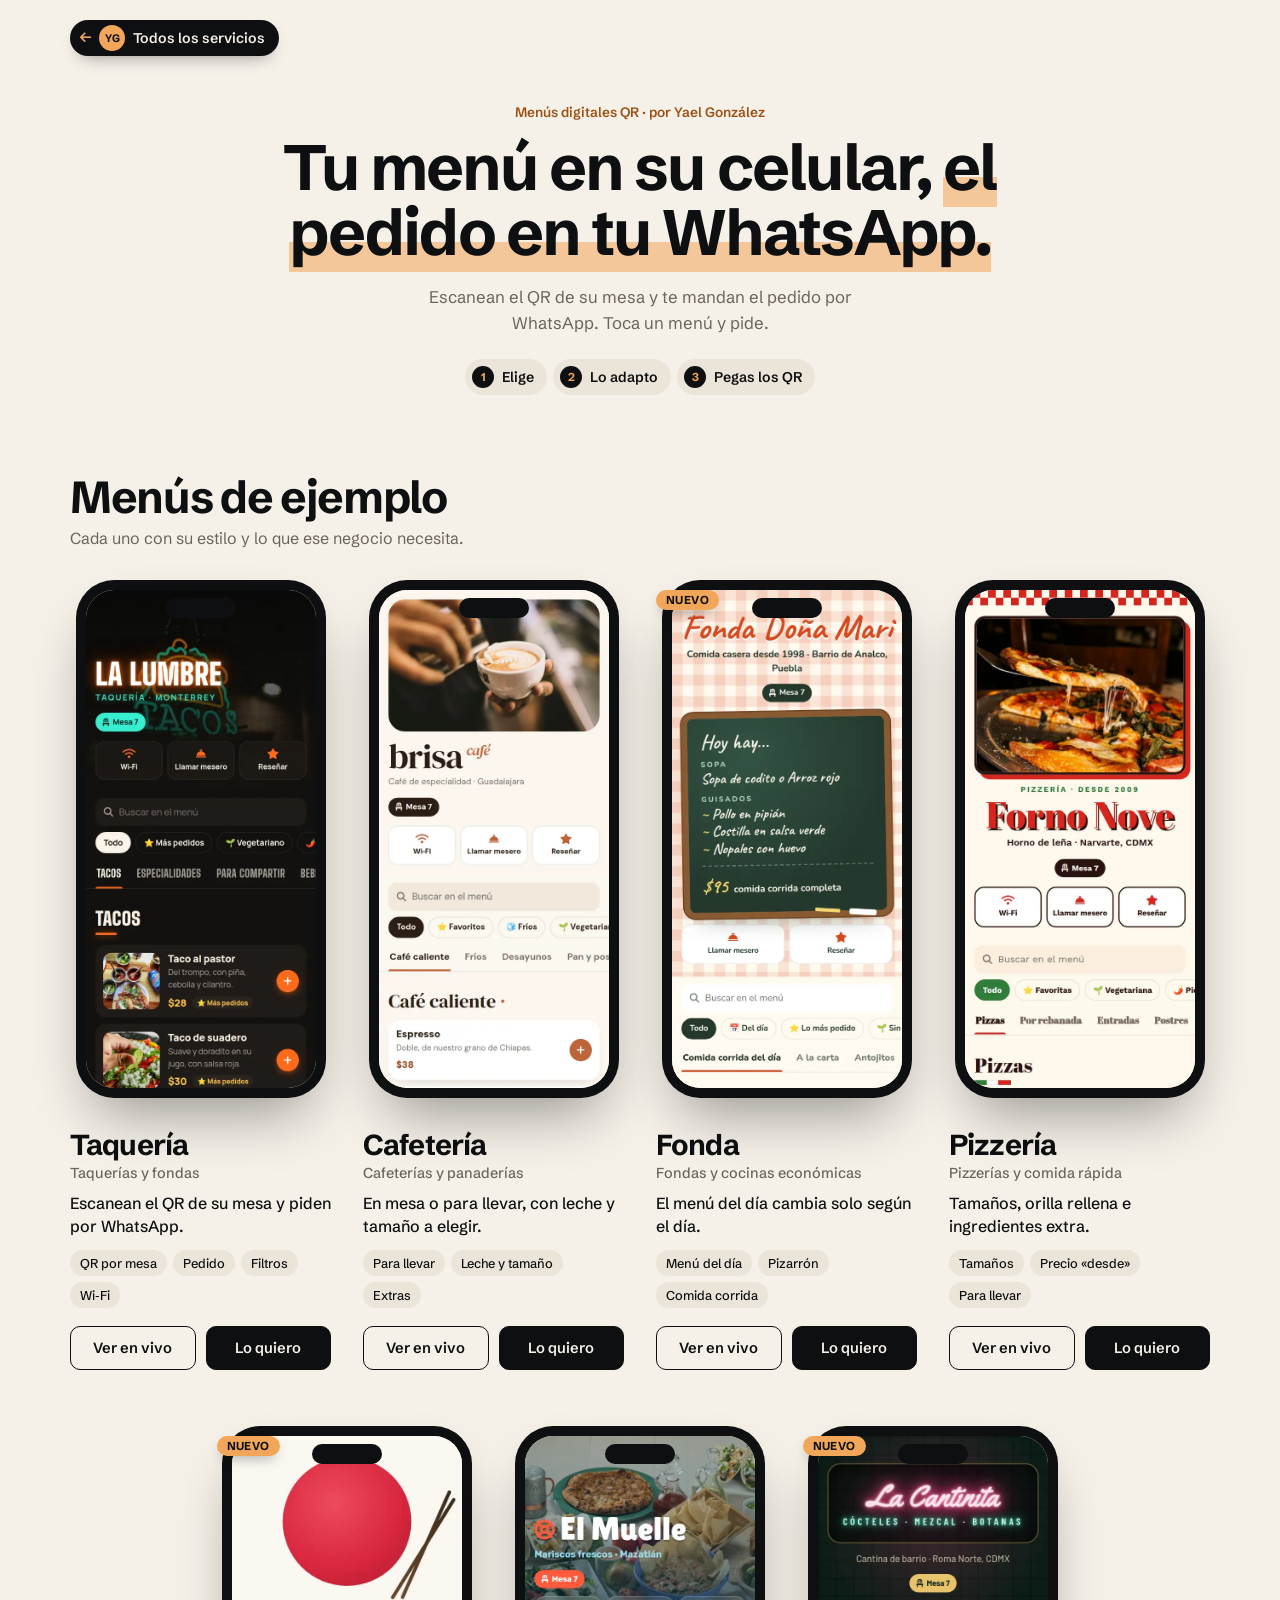
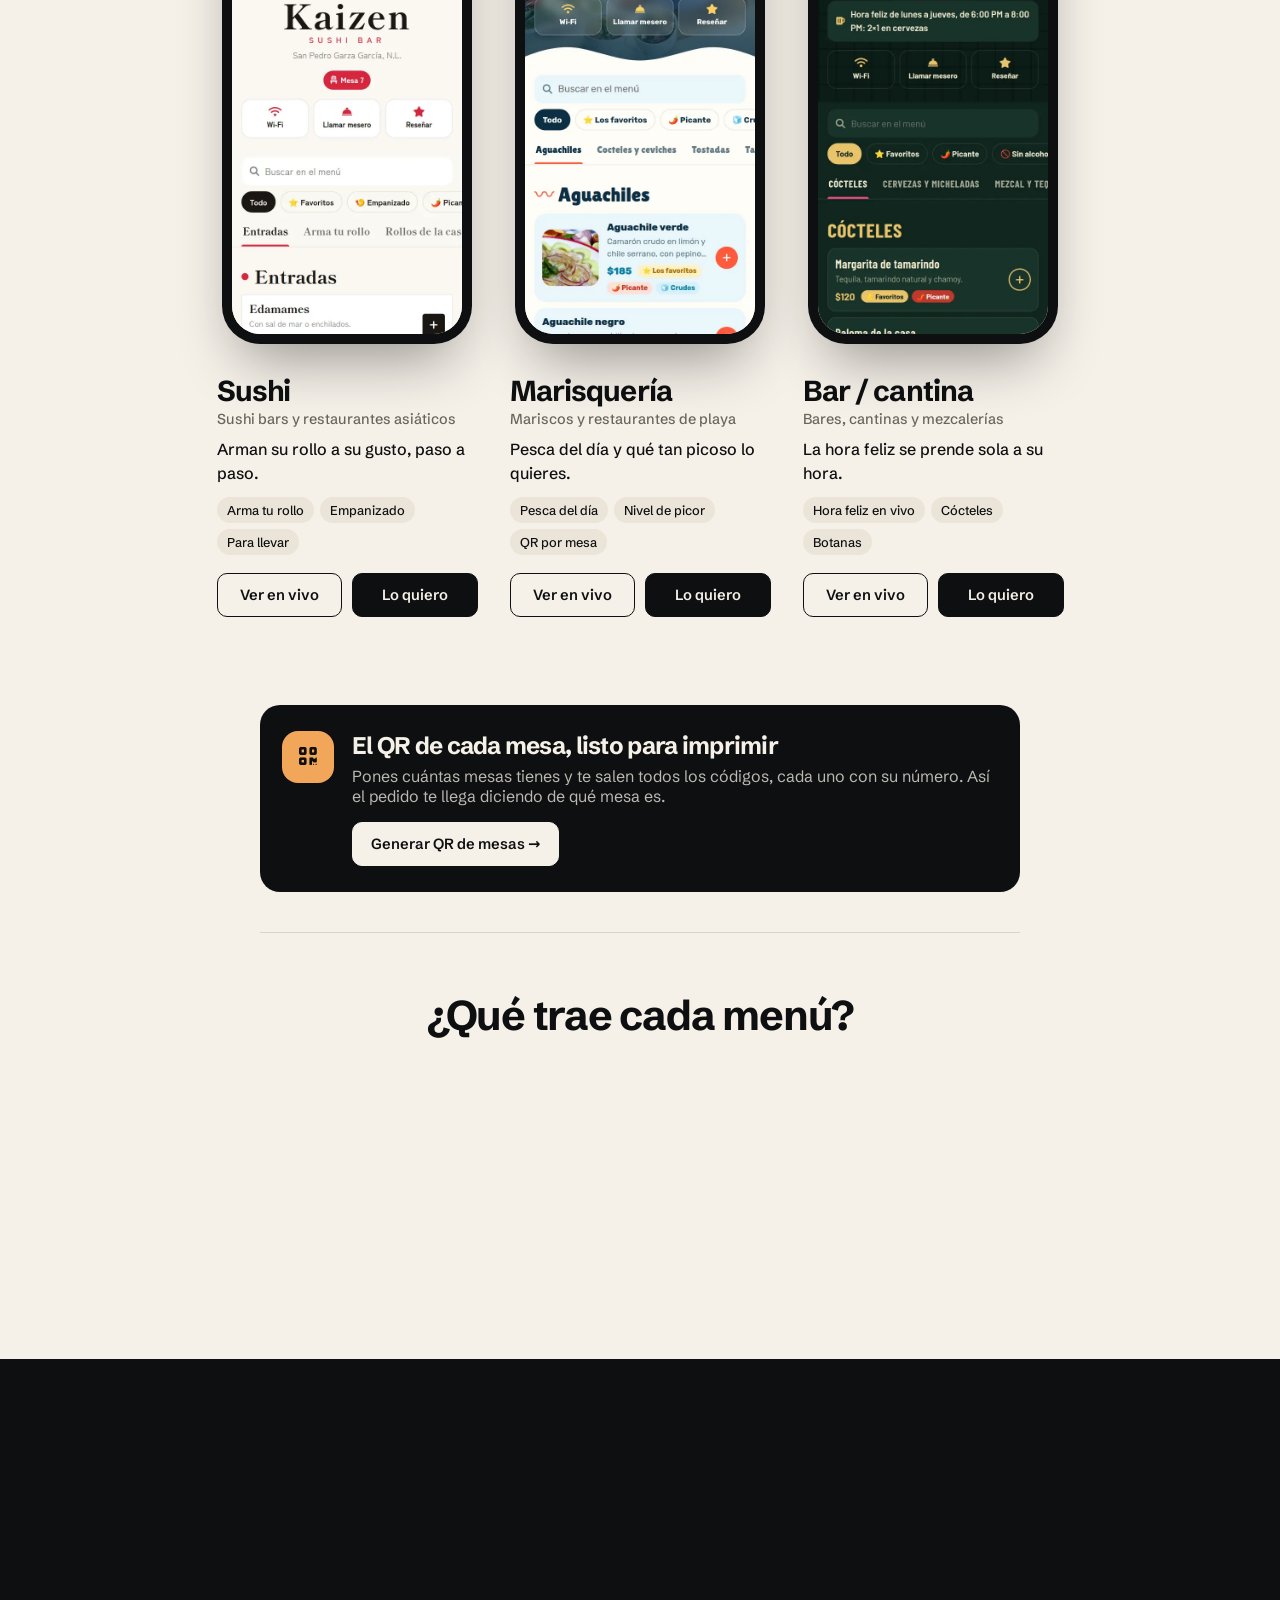
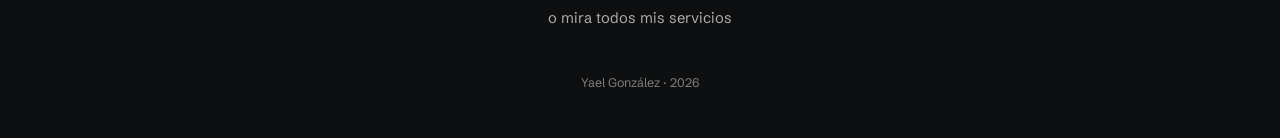
==== commit a24927a1: "Navegación más clara: los ejemplos se abren en la misma pestaña (el botón «atrás» funciona) y cada e" ====
--- a/index.html
+++ b/index.html
@@ -54,7 +54,7 @@
     </div>
     <div class="grid">
       <article class="item">
-        <a class="phone" href="taqueria/?mesa=7" target="_blank" rel="noopener" aria-label="Ver menú de taquería en vivo">
+        <a class="phone" href="taqueria/?mesa=7" aria-label="Ver menú de taquería en vivo">
           <span class="screen"><img src="assets/plantillas/menu-taqueria.jpg" alt="Menú digital de una taquería" fetchpriority="high" width="540" height="1169" data-tall="assets/plantillas/largas/menu-taqueria.webp" /></span>
         </a>
         <div class="item-info">
@@ -63,13 +63,13 @@
           <p class="item-desc">Escanean el QR de su mesa y piden por WhatsApp.</p>
           <ul class="chips"><li>QR por mesa</li><li>Pedido</li><li>Filtros</li><li>Wi‑Fi</li></ul>
           <div class="item-actions">
-            <a class="btn" href="taqueria/?mesa=7" target="_blank" rel="noopener">Ver en vivo</a>
+            <a class="btn" href="taqueria/?mesa=7">Ver en vivo</a>
             <a class="btn btn--solid" data-cotizar="menu" data-ejemplo="Taquería" href="https://wa.me/520000000000?text=Hola%20Yael%2C%20quiero%20un%20men%C3%BA%20digital%20QR%20para%20mi%20negocio%20%28taquer%C3%ADa%29" target="_blank" rel="noopener">Lo quiero</a>
           </div>
         </div>
       </article>
       <article class="item">
-        <a class="phone" href="cafeteria/?mesa=7" target="_blank" rel="noopener" aria-label="Ver menú de cafetería en vivo">
+        <a class="phone" href="cafeteria/?mesa=7" aria-label="Ver menú de cafetería en vivo">
           <span class="screen"><img src="assets/plantillas/menu-cafeteria.jpg" alt="Menú digital de una cafetería" loading="lazy" width="540" height="1169" data-tall="assets/plantillas/largas/menu-cafeteria.webp" /></span>
         </a>
         <div class="item-info">
@@ -78,13 +78,13 @@
           <p class="item-desc">En mesa o para llevar, con leche y tamaño a elegir.</p>
           <ul class="chips"><li>Para llevar</li><li>Leche y tamaño</li><li>Extras</li></ul>
           <div class="item-actions">
-            <a class="btn" href="cafeteria/?mesa=7" target="_blank" rel="noopener">Ver en vivo</a>
+            <a class="btn" href="cafeteria/?mesa=7">Ver en vivo</a>
             <a class="btn btn--solid" data-cotizar="menu" data-ejemplo="Cafetería" href="https://wa.me/520000000000?text=Hola%20Yael%2C%20quiero%20un%20men%C3%BA%20digital%20QR%20para%20mi%20negocio%20%28cafeter%C3%ADa%29" target="_blank" rel="noopener">Lo quiero</a>
           </div>
         </div>
       </article>
       <article class="item">
-        <a class="phone" href="fonda/?mesa=7" target="_blank" rel="noopener" aria-label="Ver menú de fonda en vivo">
+        <a class="phone" href="fonda/?mesa=7" aria-label="Ver menú de fonda en vivo">
           <span class="screen"><img src="assets/plantillas/menu-fonda.jpg" alt="Menú digital de una fonda con pizarrón del día" loading="lazy" width="540" height="1169" data-tall="assets/plantillas/largas/menu-fonda.webp" /></span>
         </a>
         <div class="item-info">
@@ -93,13 +93,13 @@
           <p class="item-desc">El menú del día cambia solo según el día.</p>
           <ul class="chips"><li>Menú del día</li><li>Pizarrón</li><li>Comida corrida</li></ul>
           <div class="item-actions">
-            <a class="btn" href="fonda/?mesa=7" target="_blank" rel="noopener">Ver en vivo</a>
+            <a class="btn" href="fonda/?mesa=7">Ver en vivo</a>
             <a class="btn btn--solid" data-cotizar="menu" data-ejemplo="Fonda" href="https://wa.me/520000000000?text=Hola%20Yael%2C%20quiero%20un%20men%C3%BA%20digital%20QR%20para%20mi%20negocio%20%28fonda%29" target="_blank" rel="noopener">Lo quiero</a>
           </div>
         </div>
       </article>
       <article class="item">
-        <a class="phone" href="pizzeria/?mesa=7" target="_blank" rel="noopener" aria-label="Ver menú de pizzería en vivo">
+        <a class="phone" href="pizzeria/?mesa=7" aria-label="Ver menú de pizzería en vivo">
           <span class="screen"><img src="assets/plantillas/menu-pizzeria.jpg" alt="Menú digital de una pizzería" loading="lazy" width="540" height="1169" data-tall="assets/plantillas/largas/menu-pizzeria.webp" /></span>
         </a>
         <div class="item-info">
@@ -108,13 +108,13 @@
           <p class="item-desc">Tamaños, orilla rellena e ingredientes extra.</p>
           <ul class="chips"><li>Tamaños</li><li>Precio «desde»</li><li>Para llevar</li></ul>
           <div class="item-actions">
-            <a class="btn" href="pizzeria/?mesa=7" target="_blank" rel="noopener">Ver en vivo</a>
+            <a class="btn" href="pizzeria/?mesa=7">Ver en vivo</a>
             <a class="btn btn--solid" data-cotizar="menu" data-ejemplo="Pizzería" href="https://wa.me/520000000000?text=Hola%20Yael%2C%20quiero%20un%20men%C3%BA%20digital%20QR%20para%20mi%20negocio%20%28pizzer%C3%ADa%29" target="_blank" rel="noopener">Lo quiero</a>
           </div>
         </div>
       </article>
       <article class="item">
-        <a class="phone" href="sushi/?mesa=7" target="_blank" rel="noopener" aria-label="Ver menú de sushi en vivo">
+        <a class="phone" href="sushi/?mesa=7" aria-label="Ver menú de sushi en vivo">
           <span class="screen"><img src="assets/plantillas/menu-sushi.jpg" alt="Menú digital de un sushi bar" loading="lazy" width="540" height="1169" data-tall="assets/plantillas/largas/menu-sushi.webp" /></span>
         </a>
         <div class="item-info">
@@ -123,13 +123,13 @@
           <p class="item-desc">Arman su rollo a su gusto, paso a paso.</p>
           <ul class="chips"><li>Arma tu rollo</li><li>Empanizado</li><li>Para llevar</li></ul>
           <div class="item-actions">
-            <a class="btn" href="sushi/?mesa=7" target="_blank" rel="noopener">Ver en vivo</a>
+            <a class="btn" href="sushi/?mesa=7">Ver en vivo</a>
             <a class="btn btn--solid" data-cotizar="menu" data-ejemplo="Sushi" href="https://wa.me/520000000000?text=Hola%20Yael%2C%20quiero%20un%20men%C3%BA%20digital%20QR%20para%20mi%20negocio%20%28sushi%29" target="_blank" rel="noopener">Lo quiero</a>
           </div>
         </div>
       </article>
       <article class="item">
-        <a class="phone" href="mariscos/?mesa=7" target="_blank" rel="noopener" aria-label="Ver menú de marisquería en vivo">
+        <a class="phone" href="mariscos/?mesa=7" aria-label="Ver menú de marisquería en vivo">
           <span class="screen"><img src="assets/plantillas/menu-mariscos.jpg" alt="Menú digital de una marisquería" loading="lazy" width="540" height="1169" data-tall="assets/plantillas/largas/menu-mariscos.webp" /></span>
         </a>
         <div class="item-info">
@@ -138,13 +138,13 @@
           <p class="item-desc">Pesca del día y qué tan picoso lo quieres.</p>
           <ul class="chips"><li>Pesca del día</li><li>Nivel de picor</li><li>QR por mesa</li></ul>
           <div class="item-actions">
-            <a class="btn" href="mariscos/?mesa=7" target="_blank" rel="noopener">Ver en vivo</a>
+            <a class="btn" href="mariscos/?mesa=7">Ver en vivo</a>
             <a class="btn btn--solid" data-cotizar="menu" data-ejemplo="Marisquería" href="https://wa.me/520000000000?text=Hola%20Yael%2C%20quiero%20un%20men%C3%BA%20digital%20QR%20para%20mi%20negocio%20%28marisquer%C3%ADa%29" target="_blank" rel="noopener">Lo quiero</a>
           </div>
         </div>
       </article>
       <article class="item">
-        <a class="phone" href="bar/?mesa=7" target="_blank" rel="noopener" aria-label="Ver menú de bar / cantina en vivo">
+        <a class="phone" href="bar/?mesa=7" aria-label="Ver menú de bar / cantina en vivo">
           <span class="screen"><img src="assets/plantillas/menu-bar.jpg" alt="Menú digital de una cantina con letrero de neón" loading="lazy" width="540" height="1169" data-tall="assets/plantillas/largas/menu-bar.webp" /></span>
         </a>
         <div class="item-info">
@@ -153,7 +153,7 @@
           <p class="item-desc">La hora feliz se prende sola a su hora.</p>
           <ul class="chips"><li>Hora feliz en vivo</li><li>Cócteles</li><li>Botanas</li></ul>
           <div class="item-actions">
-            <a class="btn" href="bar/?mesa=7" target="_blank" rel="noopener">Ver en vivo</a>
+            <a class="btn" href="bar/?mesa=7">Ver en vivo</a>
             <a class="btn btn--solid" data-cotizar="menu" data-ejemplo="Bar / cantina" href="https://wa.me/520000000000?text=Hola%20Yael%2C%20quiero%20un%20men%C3%BA%20digital%20QR%20para%20mi%20negocio%20%28bar%29" target="_blank" rel="noopener">Lo quiero</a>
           </div>
         </div>
